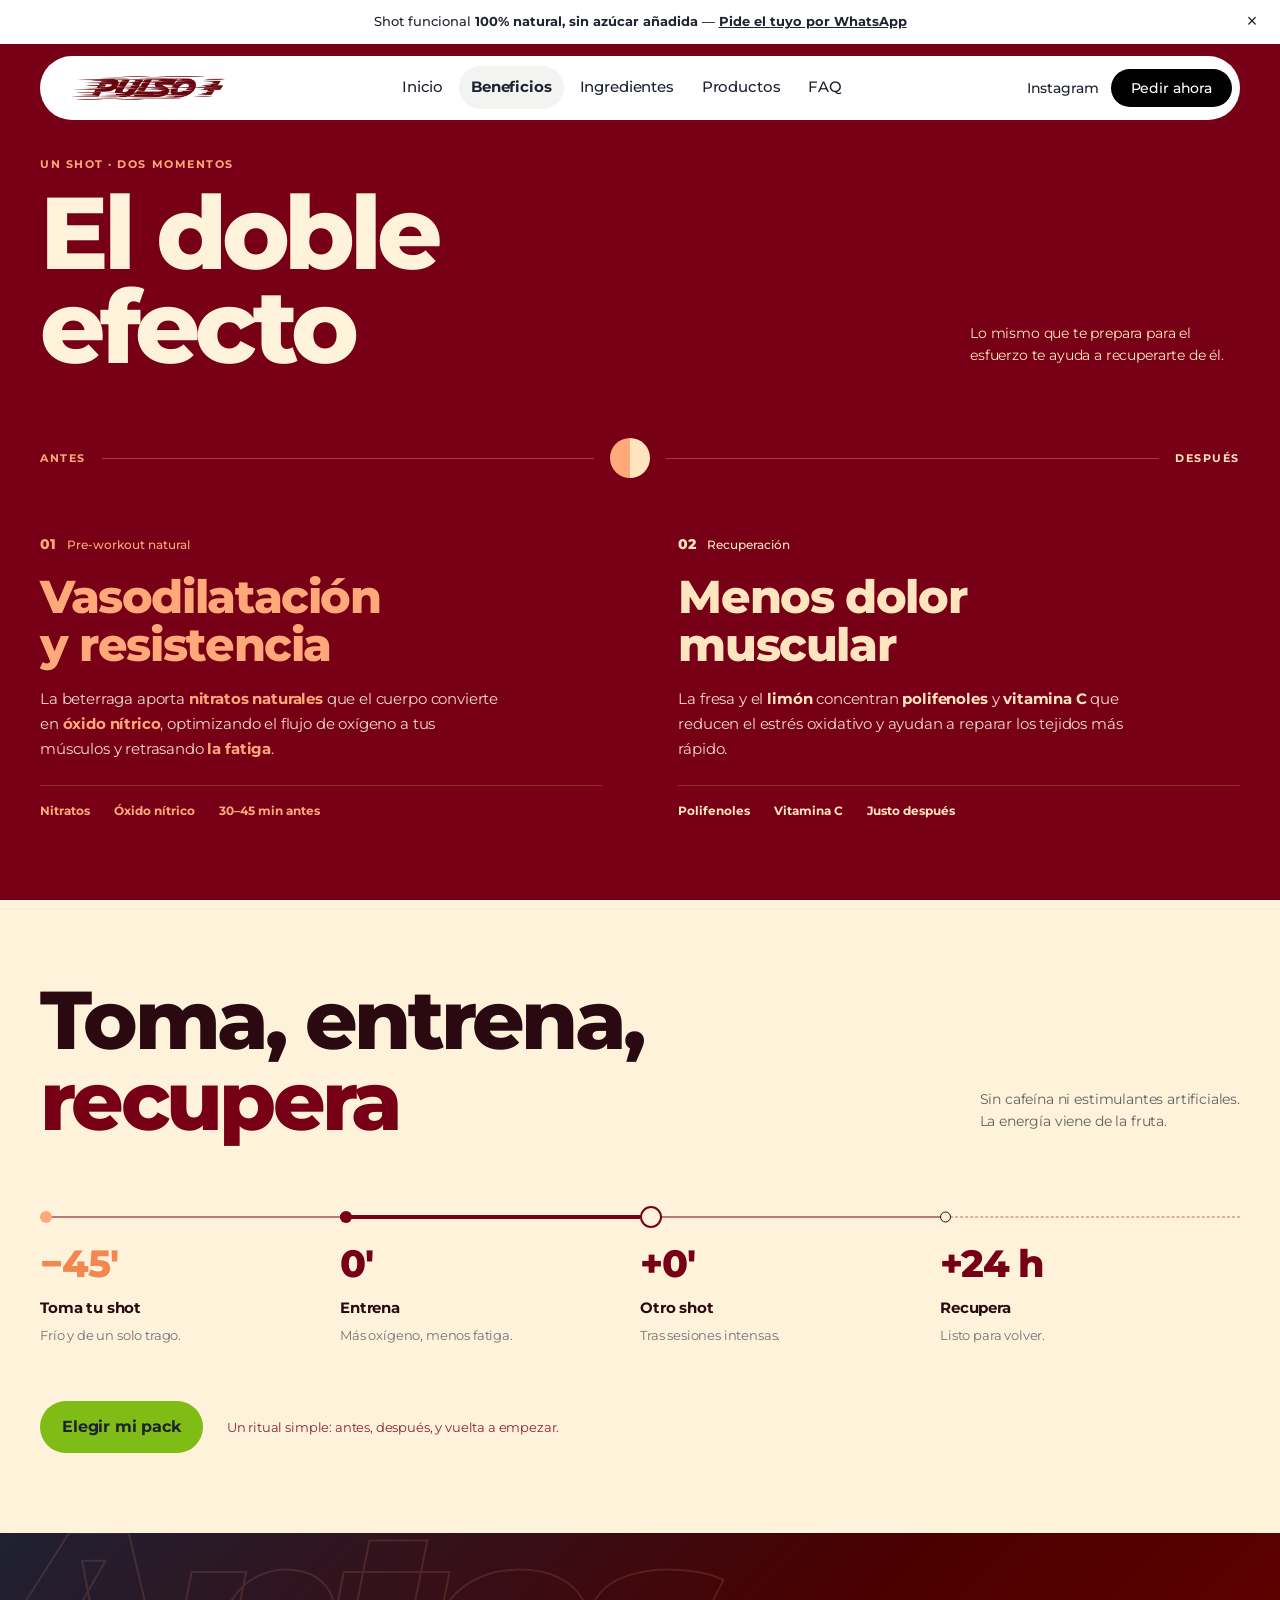
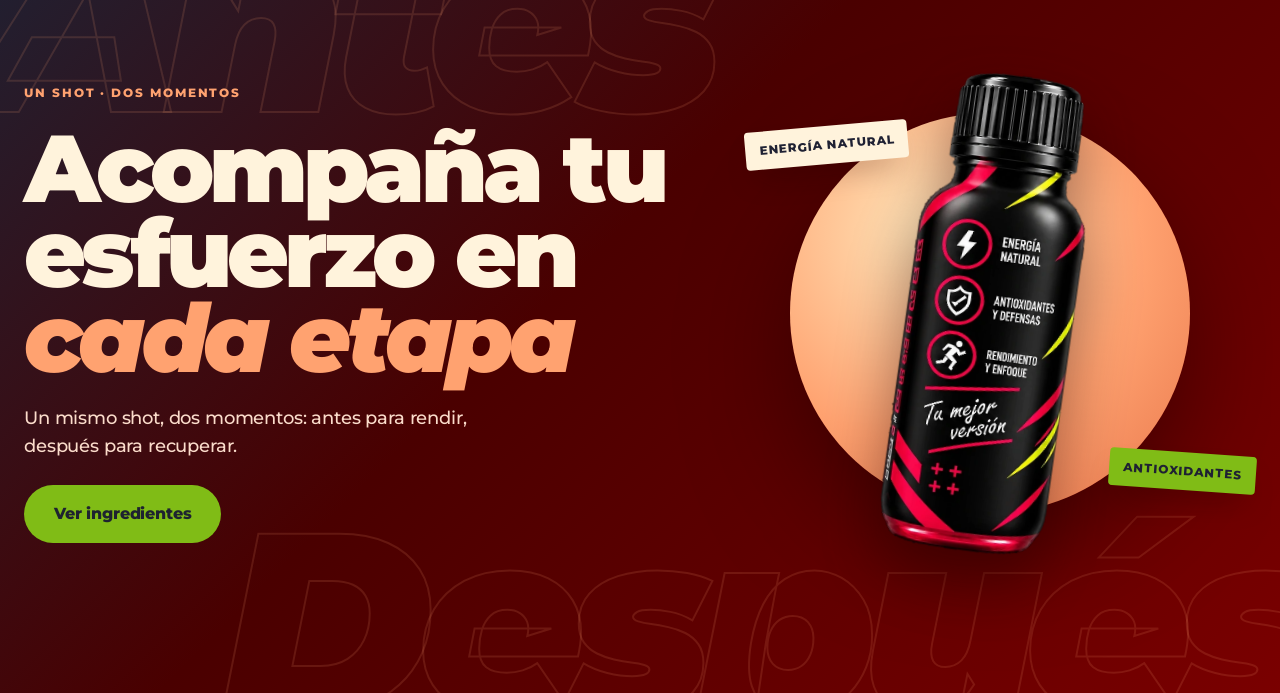
==== beneficios.html @ 3f857eae "Footer: sin banda superior ni columna Legal; WhatsApp en Redes Co-Authored-By: Claude Opus 5.5 <nore" ====
<!doctype html>
<html lang="es">
<head>
  <meta charset="utf-8">
  <meta name="viewport" content="width=device-width, initial-scale=1, viewport-fit=cover">
  <title>Beneficios — PULSO+ de Beti</title>
  <meta name="description" content="El doble efecto de PULSO+: pre-entreno natural con nitratos y recuperación con polifenoles y vitamina C.">
  <meta name="theme-color" content="#ffffff">
  <link rel="icon" type="image/png" href="assets/img/favicon.png">
  <link rel="preconnect" href="https://fonts.googleapis.com">
  <link rel="preconnect" href="https://fonts.gstatic.com" crossorigin>
  <link href="https://fonts.googleapis.com/css2?family=Montserrat:ital,wght@0,400;0,500;0,600;0,700;0,800;0,900;1,800;1,900&display=swap" rel="stylesheet">
  <link rel="stylesheet" href="css/styles.css?v=14">
  <script>document.documentElement.classList.add('js')</script>
</head>
<body>
  <div class="banner">
    Shot funcional <strong>100% natural, sin azúcar añadida</strong> — <a href="productos.html#pedido" data-wa="Hola, quiero información de PULSO+">Pide el tuyo por WhatsApp</a>
    <button class="banner__close" type="button" aria-label="Cerrar aviso">×</button>
  </div>

  <div class="nav-holder">
    <nav class="nav" aria-label="Principal">
      <a class="nav__logo" href="index.html" aria-label="PULSO+, inicio"><img src="assets/img/pulso-logo.webp" alt="PULSO+" width="1953" height="306"></a>
      <ul class="nav__links" id="menu">
        <li><a href="index.html">Inicio</a></li>
        <li><a href="beneficios.html" aria-current="page">Beneficios</a></li>
        <li><a href="ingredientes.html">Ingredientes</a></li>
        <li><a href="productos.html">Productos</a></li>
        <li><a href="faq.html">FAQ</a></li>
      </ul>
      <div class="nav__right">
        <a class="btn btn--ghost nav__ig" href="https://www.instagram.com/pulso.pluss/" target="_blank" rel="noopener">Instagram</a>
        <a class="btn btn--dark nav__cta" href="productos.html#pedido" data-wa="Hola, quiero información de PULSO+">Pedir ahora</a>
        <button class="nav__toggle" type="button" aria-controls="menu" aria-expanded="false">Menú</button>
      </div>
    </nav>
  </div>

  <main>

    <section class="band band--maroon band--first dual" aria-labelledby="h1">
      <div class="wrap">
        <div class="dual__head">
          <div>
            <p class="kicker">Un shot · Dos momentos</p>
            <h1 id="h1" class="dual__title">El doble<br>efecto</h1>
          </div>
          <p class="dual__intro">Lo mismo que te prepara para el esfuerzo te ayuda a recuperarte de él.</p>
        </div>
        <div class="dual__axis" aria-hidden="true">
          <span class="dual__label dual__label--a">Antes</span>
          <span class="dual__line"></span>
          <span class="dual__dot"></span>
          <span class="dual__line"></span>
          <span class="dual__label dual__label--b">Después</span>
        </div>
        <div class="dual__cols">
          <article class="dual__col dual__col--a" data-reveal>
            <p class="dual__meta"><strong>01</strong> Pre-workout natural</p>
            <h2 class="dual__h">Vasodilatación<br>y resistencia</h2>
            <p class="dual__body">La beterraga aporta <strong>nitratos naturales</strong> que el cuerpo convierte en <strong>óxido nítrico</strong>, optimizando el flujo de oxígeno a tus músculos y retrasando <strong>la fatiga</strong>.</p>
            <ul class="dual__tags"><li>Nitratos</li><li>Óxido nítrico</li><li>30–45 min antes</li></ul>
          </article>
          <article class="dual__col dual__col--b" data-reveal>
            <p class="dual__meta"><strong>02</strong> Recuperación</p>
            <h2 class="dual__h">Menos dolor<br>muscular</h2>
            <p class="dual__body">La fresa y el <strong>limón</strong> concentran <strong>polifenoles</strong> y <strong>vitamina C</strong> que reducen el estrés oxidativo y ayudan a reparar los tejidos más rápido.</p>
            <ul class="dual__tags"><li>Polifenoles</li><li>Vitamina C</li><li>Justo después</li></ul>
          </article>
        </div>
      </div>
    </section>

    <section class="band band--cream ritual" aria-labelledby="rutina-h">
      <div class="wrap">
        <div class="ritual__head">
          <h2 id="rutina-h" class="ritual__title">Toma, entrena,<br><span>recupera</span></h2>
          <p class="ritual__intro">Sin cafeína ni estimulantes artificiales.<br>La energía viene de la fruta.</p>
        </div>
        <ol class="ritual__steps">
          <li class="ritual__step ritual__step--1" data-reveal><span class="ritual__time">−45′</span><span class="ritual__name">Toma tu shot</span><span class="ritual__note">Frío y de un solo trago.</span></li>
          <li class="ritual__step ritual__step--2" data-reveal><span class="ritual__time">0′</span><span class="ritual__name">Entrena</span><span class="ritual__note">Más oxígeno, menos fatiga.</span></li>
          <li class="ritual__step ritual__step--3" data-reveal><span class="ritual__time">+0′</span><span class="ritual__name">Otro shot</span><span class="ritual__note">Tras sesiones intensas.</span></li>
          <li class="ritual__step ritual__step--4" data-reveal><span class="ritual__time">+24 h</span><span class="ritual__name">Recupera</span><span class="ritual__note">Listo para volver.</span></li>
        </ol>
        <div class="ritual__cta">
          <a class="btn btn--lime" href="productos.html#packs">Elegir mi pack</a>
          <span class="ritual__tagline">Un ritual simple: antes, después, y vuelta a empezar.</span>
        </div>
      </div>
    </section>


    <section class="bx-close" aria-labelledby="cierre-h">
      <span class="bx-close__word bx-close__word--a" aria-hidden="true">Antes</span>
      <span class="bx-close__word bx-close__word--b" aria-hidden="true">Después</span>
      <div class="ix-wrap bx-close__grid">
        <div class="bx-close__copy" data-reveal>
          <p class="px-kicker">Un shot · Dos momentos</p>
          <h2 id="cierre-h" class="px-h1">Acompaña tu esfuerzo en <em>cada etapa</em></h2>
          <p class="px-lead">Un mismo shot, dos momentos: antes para rendir, después para recuperar.</p>
          <div class="ix-actions"><a class="btn btn--lime ix-btn" href="ingredientes.html">Ver ingredientes</a></div>
        </div>
        <div class="bx-close__art">
          <div class="bx-close__disc" aria-hidden="true"></div>
          <img class="bx-close__bottle ix-float" src="assets/img/pulso-botella-beneficios-v2.webp" alt="Lateral de la botella PULSO+: energía natural, antioxidantes y defensas, rendimiento y enfoque" width="333" height="941" loading="lazy">
          <span class="px-chip px-chip--a">Energía natural</span>
          <span class="px-chip px-chip--b">Antioxidantes</span>
        </div>
      </div>
    </section>


  </main>


  <script src="js/main.js?v=14"></script>
</body>
</html>
---- css/styles.css ----
/* =========================================================
   PULSO+ de Beti — Sistema visual "color-block"
   Franjas de color a todo el ancho, píldoras blancas,
   lima como único color de acción. Plano: sin sombras ni degradados.
   ========================================================= */

:root {
  /* Colores */
  --color-voltage-lime: #80bc16;  /* verde hoja (antes #d2e823) */
  --color-voltage-lime-hover: #6ea512;
  --color-leaf: #80bc16;        /* verde de botones (hojas de Beti) */
  --color-leaf-hover: #6ea512;
  --color-cobalt-signal: #2665d6;
  --color-bordeaux-maroon: #780016;
  --color-maroon-light: #8f0a25;
  --color-midnight-ink: #1e2330;
  --color-plaster-white: #ffffff;
  --color-bone-canvas: #f3f3f1;
  --color-slate-mute: #676b5f;
  --color-lilac-whisper: #e9c0e9;
  --color-indigo-abyss: #061492;
  --color-forest-depth: #254f1a;
  --color-saffron: #d6a337;
  --color-peach: #ffa97b;
  --color-apricot: #ffe5bf;
  --color-cream: #fff2db;
  --color-ivory: #fffaf3;

  /* Tipografía */
  --font-main: 'Montserrat', ui-sans-serif, system-ui, -apple-system, 'Segoe UI', Roboto, sans-serif;

  --text-caption: 12px;
  --text-body-sm: 14px;
  --text-body: 16px;
  --text-body-lg: 18px;
  --text-subheading: 20px;
  --text-heading-sm: 24px;
  --text-heading: 28px;
  --text-heading-lg: clamp(28px, 4.4vw, 51px);
  --text-display-alt: clamp(32px, 5vw, 56px);
  --text-display: clamp(36px, 7vw, 80px);

  /* Layout */
  --page-max-width: 1280px;
  --section-gap: clamp(56px, 8vw, 80px);
  --gutter: clamp(16px, 4vw, 40px);
  --card-padding: 24px;
  --element-gap: 16px;

  /* Radios */
  --radius-inputs: 8px;
  --radius-row: 24px;
  --radius-cards: 32px;
  --radius-lozenge: 48px;
  --radius-pills: 1000px;
}

*,
*::before,
*::after { box-sizing: border-box; }

html { scroll-behavior: smooth; }

body {
  margin: 0;
  background: var(--color-bone-canvas);
  color: var(--color-midnight-ink);
  font-family: var(--font-main);
  font-size: var(--text-body);
  font-weight: 400;
  line-height: 1.5;
  letter-spacing: -0.01em;
  -webkit-font-smoothing: antialiased;
  overflow-x: hidden;
}

img { max-width: 100%; height: auto; display: block; }
a { color: inherit; }
p { margin: 0; }
h1, h2, h3, h4 { margin: 0; overflow-wrap: break-word; hyphens: auto; }

:focus-visible { outline: 2px solid var(--color-midnight-ink); outline-offset: 3px; }
.band--blue :focus-visible,
.band--maroon :focus-visible { outline-color: var(--color-voltage-lime); }

/* ---------- Tipografía ---------- */
.display {
  font-size: var(--text-display);
  font-weight: 800;
  line-height: 1;
  letter-spacing: -0.043em;
}
.display-alt {
  font-size: var(--text-display-alt);
  font-weight: 800;
  line-height: 1.06;
  letter-spacing: -0.024em;
}
.heading-lg { font-size: var(--text-heading-lg); font-weight: 800; line-height: 1.06; letter-spacing: -0.024em; }
.heading { font-size: var(--text-heading); font-weight: 700; line-height: 1.2; letter-spacing: -0.02em; }
.heading-sm { font-size: var(--text-heading-sm); font-weight: 700; line-height: 1.2; letter-spacing: -0.02em; }
.subheading { font-size: var(--text-subheading); font-weight: 700; line-height: 1.31; letter-spacing: -0.02em; }
.lead { font-size: var(--text-body-lg); line-height: 1.5; letter-spacing: -0.013em; max-width: 520px; }
.body { font-size: var(--text-body); line-height: 1.5; max-width: 520px; }
.small { font-size: var(--text-body-sm); line-height: 1.5; letter-spacing: 0; }
.caption { font-size: var(--text-caption); line-height: 1.5; letter-spacing: 0; font-weight: 500; }

/* ---------- Franjas de color (cada una con un único color de titular) ---------- */
.band {
  --accent: var(--color-midnight-ink);
  --ink: var(--color-midnight-ink);
  background: var(--bg);
  color: var(--ink);
  padding: var(--section-gap) var(--gutter);
}
.band--lime   { --bg: var(--color-voltage-lime);   --accent: var(--color-midnight-ink); --ink: var(--color-midnight-ink); }
.band--blue   { --bg: var(--color-cobalt-signal);  --accent: var(--color-voltage-lime); --ink: var(--color-plaster-white); }
.band--maroon { --bg: var(--color-bordeaux-maroon); --accent: var(--color-plaster-white); --ink: var(--color-plaster-white); }
.band--white  { --bg: var(--color-bone-canvas);    --accent: var(--color-midnight-ink); --ink: var(--color-midnight-ink); }
.band--cream  { --bg: var(--color-cream);          --accent: var(--color-midnight-ink); --ink: var(--color-midnight-ink); }

/* Franja con difuminado en los colores de Beti (beterraga, mejillas, hojas, lima) */
/* Versión oscura: base vino casi negra, manchas intensas y grano sutil */
.band--glow {
  --bg: #16040a;
  --accent: var(--color-plaster-white);
  --ink: var(--color-plaster-white);
  position: relative;
  overflow: hidden;
  isolation: isolate;
}
.band--glow::before {
  content: "";
  position: absolute;
  inset: -12%;
  z-index: -2;
  background:
    radial-gradient(34% 44% at 80% 44%, rgba(222, 22, 72, .85), transparent 70%),   /* beterraga detrás del producto */
    radial-gradient(48% 60% at 60% 60%, rgba(120, 0, 22, .90), transparent 72%),    /* vino de marca */
    radial-gradient(26% 32% at 66% 86%, rgba(255, 92, 138, .55), transparent 70%),  /* mejillas */
    radial-gradient(30% 38% at 98% 96%, rgba(98, 160, 40, .70), transparent 70%),   /* hojas */
    radial-gradient(26% 30% at 4% 0%, rgba(128, 188, 22, .38), transparent 70%),    /* chispa verde */
    radial-gradient(30% 36% at 22% 100%, rgba(98, 160, 40, .30), transparent 70%);
  filter: blur(70px) saturate(1.15);
  animation: glow-drift 16s ease-in-out infinite alternate;
}
/* Grano fino para que el difuminado no se vea plano */
.band--glow::after {
  content: "";
  position: absolute;
  inset: 0;
  z-index: -1;
  pointer-events: none;
  opacity: .14;
  mix-blend-mode: overlay;
  background-image: url("data:image/svg+xml,%3Csvg xmlns='http://www.w3.org/2000/svg' width='160' height='160'%3E%3Cfilter id='n'%3E%3CfeTurbulence type='fractalNoise' baseFrequency='.9' numOctaves='2' stitchTiles='stitch'/%3E%3C/filter%3E%3Crect width='100%25' height='100%25' filter='url(%23n)'/%3E%3C/svg%3E");
}
@keyframes glow-drift {
  from { transform: translate3d(0, 0, 0) scale(1); }
  to { transform: translate3d(-3%, 2%, 0) scale(1.08); }
}
.band--glow .btn--dark { background: var(--color-leaf); color: var(--color-midnight-ink); }
.band--glow .btn--dark:hover { background: var(--color-plaster-white); color: var(--color-bordeaux-maroon); }
/* Dentro de la cajita blanca del pedido rápido, el hover va a vino */
.band--glow .quick .btn:hover { background: var(--color-bordeaux-maroon); color: var(--color-plaster-white); }
.band--glow .lead { color: rgba(255, 255, 255, .86); }
/* Página completa sobre un único difuminado fijo: sin cortes entre secciones */
.page-glow { background: #16040a; }
.page-glow::before,
.page-glow::after {
  content: "";
  position: fixed;
  pointer-events: none;
}
.page-glow::before {
  inset: -15%;
  z-index: -2;
  background:
    radial-gradient(34% 44% at 80% 44%, rgba(222, 22, 72, .85), transparent 70%),
    radial-gradient(48% 60% at 60% 60%, rgba(120, 0, 22, .90), transparent 72%),
    radial-gradient(26% 32% at 66% 86%, rgba(255, 92, 138, .55), transparent 70%),
    radial-gradient(30% 38% at 98% 96%, rgba(98, 160, 40, .70), transparent 70%),
    radial-gradient(26% 30% at 4% 0%, rgba(128, 188, 22, .38), transparent 70%),
    radial-gradient(30% 36% at 22% 100%, rgba(98, 160, 40, .30), transparent 70%);
  filter: blur(70px) saturate(1.15);
  animation: glow-drift 16s ease-in-out infinite alternate;
}
.page-glow::after {
  inset: 0;
  z-index: -1;
  opacity: .14;
  mix-blend-mode: overlay;
  background-image: url("data:image/svg+xml,%3Csvg xmlns='http://www.w3.org/2000/svg' width='160' height='160'%3E%3Cfilter id='n'%3E%3CfeTurbulence type='fractalNoise' baseFrequency='.9' numOctaves='2' stitchTiles='stitch'/%3E%3C/filter%3E%3Crect width='100%25' height='100%25' filter='url(%23n)'/%3E%3C/svg%3E");
}
/* Las secciones quedan transparentes: solo se ve el difuminado de fondo */
.page-glow .band--glow { background: transparent; overflow: visible; isolation: auto; }
.page-glow .band--glow::before,
.page-glow .band--glow::after { display: none; }
.page-glow .footer { background: transparent; }

.band .accent { color: var(--accent); }
.band--first { padding-top: calc(var(--section-gap) + 72px); }

.wrap { max-width: var(--page-max-width); margin: 0 auto; }

.split {
  display: grid;
  grid-template-columns: minmax(0, 1.05fr) minmax(0, .95fr);
  gap: clamp(32px, 5vw, 64px);
  align-items: center;
}
.split--reverse > :first-child { order: 2; }
.stack { display: grid; gap: 24px; align-content: start; }
.stack--tight { gap: 16px; }
.center-head { display: grid; gap: 16px; justify-items: center; text-align: center; margin: 0 auto 48px; max-width: 900px; }

@media (max-width: 900px) {
  .split { grid-template-columns: minmax(0, 1fr); }
  .split--reverse > :first-child { order: 0; }
}

/* ---------- Botones (todo lo clicable es píldora) ---------- */
.btn {
  display: inline-flex;
  align-items: center;
  justify-content: center;
  gap: 8px;
  border: 0;
  border-radius: 9999px;
  padding: 18px 22px;
  font: 700 16px/1 var(--font-main);
  letter-spacing: -0.01em;
  text-decoration: none;
  cursor: pointer;
  white-space: nowrap;
  transition: background-color .2s ease, color .2s ease;
}
.btn--lime { background: var(--color-leaf); color: var(--color-midnight-ink); }
.btn--lime:hover { background: var(--color-bordeaux-maroon); color: var(--color-plaster-white); }
/* Sobre fondos vino u oscuros, el hover pasa a blanco para no perderse */
.band--maroon .btn--lime:hover,
.card--maroon .btn--lime:hover,
.band--glow .btn--lime:hover { background: var(--color-plaster-white); color: var(--color-bordeaux-maroon); }
.btn--dark { background: #000; color: #fff; font-weight: 500; font-size: 14px; padding: 12px 20px; }
.btn--dark:hover { background: var(--color-leaf); color: var(--color-midnight-ink); }
.btn--dark.btn--lg { font-size: 16px; font-weight: 700; padding: 18px 22px; }
.btn--ghost { background: transparent; color: inherit; font-weight: 500; font-size: 14px; padding: 12px 8px; }
.btn--ghost:hover { text-decoration: underline; text-underline-offset: 4px; }
.btn:active { transform: translateY(1px); }
.btn--block { width: 100%; white-space: normal; text-align: center; line-height: 1.2; }
.btn .arrow { transition: transform .2s ease; }
.btn:hover .arrow { transform: translateX(3px); }

.actions { display: flex; flex-wrap: wrap; gap: 12px; align-items: center; }

/* ---------- Etiquetas ---------- */
.tag {
  display: inline-flex;
  align-items: center;
  gap: 6px;
  border-radius: 9999px;
  padding: 6px 14px;
  font-size: 13px;
  font-weight: 500;
  letter-spacing: 0;
  border: 1px solid currentColor;
}
.tag--solid { background: var(--color-plaster-white); color: var(--color-midnight-ink); border-color: var(--color-plaster-white); }
.tags { display: flex; flex-wrap: wrap; gap: 8px; }

/* ---------- Franja promocional superior ---------- */
.banner {
  position: relative;
  background: var(--color-plaster-white);
  color: var(--color-midnight-ink);
  font-size: 13px;
  font-weight: 500;
  letter-spacing: 0;
  text-align: center;
  padding: 12px 48px;
}
.banner a { font-weight: 700; }
.banner__close {
  position: absolute;
  right: 12px;
  top: 50%;
  transform: translateY(-50%);
  width: 32px; height: 32px;
  border: 0;
  border-radius: 9999px;
  background: transparent;
  color: inherit;
  font-size: 18px;
  cursor: pointer;
}
.banner__close:hover { background: var(--color-bone-canvas); }

/* ---------- Navegación flotante (píldora blanca) ---------- */
.nav-holder {
  position: sticky;
  top: 0;
  z-index: 50;
  height: 0;
  padding: 0 var(--gutter);
}
.nav {
  position: relative;
  top: 12px;                 /* flota sin empujar la página (no deja hueco arriba) */
  max-width: var(--page-max-width);
  margin: 0 auto;
  background: var(--color-plaster-white);
  border-radius: var(--radius-pills);
  min-height: 64px;
  padding: 8px 8px 8px 32px;
  display: flex;
  align-items: center;
  justify-content: space-between;
  gap: 16px;
}
.nav__logo img { height: 24px; width: auto; }
.nav__links {
  display: flex;
  gap: 4px;
  list-style: none;
  margin: 0;
  padding: 0;
}
.nav__links a {
  display: block;
  padding: 10px 12px;
  border-radius: 9999px;
  font-size: 15px;
  font-weight: 500;
  letter-spacing: -0.01em;
  text-decoration: none;
  color: var(--color-midnight-ink);
}
.nav__links a:hover { background: var(--color-bone-canvas); }
.nav__links a[aria-current="page"] { background: var(--color-bone-canvas); font-weight: 700; }
.nav__right { display: flex; align-items: center; gap: 4px; }
.nav__toggle {
  display: none;
  border: 0;
  border-radius: 9999px;
  background: var(--color-bone-canvas);
  color: var(--color-midnight-ink);
  font: 500 14px/1 var(--font-main);
  padding: 12px 16px;
  cursor: pointer;
}

@media (max-width: 1060px) {
  .nav { padding-left: 20px; }
  .nav__toggle { display: inline-flex; }
  .nav__ig { display: none; }
  .nav__links {
    display: none;
    position: absolute;
    top: calc(100% + 8px);
    left: 0;
    right: 0;
    flex-direction: column;
    gap: 2px;
    padding: 12px;
    background: var(--color-plaster-white);
    border-radius: var(--radius-cards);
  }
  .nav.is-open .nav__links { display: flex; }
  .nav__links a { font-size: 18px; padding: 14px 16px; }
}
@media (max-width: 480px) {
  .nav__logo img { height: 18px; }
  .nav__cta { padding: 12px 14px; }
}

/* ---------- Tarjetas ---------- */
.card {
  border-radius: var(--radius-cards);
  padding: 32px;
  display: grid;
  gap: 16px;
  align-content: start;
  position: relative;
}
.card--white  { background: var(--color-plaster-white); color: var(--color-midnight-ink); }
.card--lime   { background: var(--color-voltage-lime); color: var(--color-midnight-ink); }
.card--blue   { background: var(--color-cobalt-signal); color: #fff; }
.card--blue .accent { color: var(--color-voltage-lime); }
.card--maroon { background: var(--color-bordeaux-maroon); color: #fff; }
.card--maroon .accent { color: var(--color-plaster-white); }
.card--indigo { background: var(--color-indigo-abyss); color: #fff; }
.card--indigo .accent { color: var(--color-lilac-whisper); }
.card--saffron { background: var(--color-saffron); color: var(--color-midnight-ink); }
.card--p1 { background: var(--color-peach); color: var(--color-midnight-ink); }
.card--p2 { background: var(--color-apricot); color: var(--color-midnight-ink); }
.card--p3 { background: var(--color-cream); color: var(--color-midnight-ink); }
.card--p4 { background: var(--color-ivory); color: var(--color-midnight-ink); }
.card--outline { border: 2px solid var(--color-lilac-whisper); }
.card--outline-forest { border: 2px solid var(--color-forest-depth); }
.card--lighter { background: var(--color-maroon-light); border: 1px solid var(--color-lilac-whisper); color: #fff; }
.card .icon { width: 48px; height: 48px; }

.grid-3 { display: grid; grid-template-columns: repeat(3, minmax(0, 1fr)); gap: var(--element-gap); }
.grid-2 { display: grid; grid-template-columns: repeat(2, minmax(0, 1fr)); gap: var(--element-gap); }
.grid-4 { display: grid; grid-template-columns: repeat(4, minmax(0, 1fr)); gap: var(--element-gap); }
@media (max-width: 1200px) { .grid-4 { grid-template-columns: repeat(2, minmax(0, 1fr)); } }
@media (max-width: 900px) { .grid-3, .grid-2 { grid-template-columns: minmax(0, 1fr); } }
@media (max-width: 520px) { .grid-4 { grid-template-columns: minmax(0, 1fr); } }

/* ---------- Bloque visual (producto flotando en un bloque de color) ---------- */
.showcase {
  position: relative;
  border-radius: var(--radius-lozenge);
  min-height: clamp(420px, 52vw, 620px);
  display: grid;
  place-items: center;
  padding: 40px 24px;
  overflow: hidden;
}
/* En las franjas el producto flota directamente sobre el color de la sección;
   el bloque de color solo se usa dentro de tarjetas (galería de producto). */
.band > .wrap .showcase { overflow: visible; }
.card .showcase--maroon { background: var(--color-bordeaux-maroon); }
.card .showcase--lime   { background: var(--color-voltage-lime); }
.card .showcase--lilac  { background: var(--color-lilac-whisper); }
.showcase img {
  max-height: clamp(340px, 44vw, 540px);
  width: auto;
  transform: rotate(-6deg);
  animation: bob 7s ease-in-out infinite;
}
.showcase--mascot img { transform: none; }
@keyframes bob {
  0%, 100% { translate: 0 0; }
  50% { translate: 0 -12px; }
}

/* Pegatinas en píldora sobre el bloque */
.sticker {
  position: absolute;
  z-index: 2;
  background: var(--color-plaster-white);
  color: var(--color-midnight-ink);
  border-radius: 9999px;
  padding: 10px 16px;
  font-size: 14px;
  font-weight: 700;
  letter-spacing: -0.01em;
  white-space: nowrap;
}
.sticker--lime { background: var(--color-voltage-lime); }
.band--lime .sticker--lime { background: var(--color-midnight-ink); color: var(--color-plaster-white); }
.sticker--1 { top: 12%; left: 6%; transform: rotate(-4deg); }
.sticker--2 { top: 42%; right: 5%; transform: rotate(5deg); }
.sticker--3 { bottom: 10%; left: 9%; transform: rotate(3deg); }
@media (max-width: 520px) {
  .sticker { font-size: 12px; padding: 8px 12px; }
}

/* ---------- Pedido rápido (grupo de input estilo "handle") ---------- */
.quick {
  display: flex;
  align-items: center;
  gap: 8px;
  background: var(--color-plaster-white);
  border-radius: 9999px;
  padding: 8px 8px 8px 24px;
  max-width: 560px;
}
.quick__prefix { font-weight: 500; white-space: nowrap; color: var(--color-slate-mute); }
.quick select {
  flex: 1;
  min-width: 0;
  border: 0;
  background: transparent;
  font: 500 16px/1.3 var(--font-main);
  color: var(--color-midnight-ink);
  padding: 10px 4px;
  cursor: pointer;
}
.quick select:focus { outline: none; }
.quick:focus-within { outline: 2px solid var(--color-midnight-ink); outline-offset: 2px; }
@media (max-width: 560px) {
  .quick { flex-wrap: wrap; border-radius: var(--radius-cards); padding: 16px; }
  .quick select { flex-basis: 100%; }
  .quick .btn { width: 100%; }
}

/* ---------- Ingredientes ---------- */
.ing-icon {
  width: 96px;
  height: 96px;
  border-radius: 9999px;
  display: grid;
  place-items: center;
  border: 2px solid currentColor;
}
.ing-icon svg { width: 60px; height: 60px; }

/* ---------- Lista de filas (ficha / lo que no lleva) ---------- */
.rows { list-style: none; margin: 0; padding: 0; display: grid; gap: 8px; }
.rows li {
  display: flex;
  justify-content: space-between;
  align-items: center;
  gap: 16px;
  background: var(--color-plaster-white);
  color: var(--color-midnight-ink);
  border-radius: 9999px;
  padding: 16px 24px;
  font-weight: 500;
}
.rows li strong { font-weight: 800; }
.rows--bone li { background: var(--color-bone-canvas); }
.band--white .rows li { background: var(--color-apricot); }

/* ---------- Pasos (timeline) ---------- */
.steps { display: grid; grid-template-columns: repeat(4, minmax(0, 1fr)); gap: var(--element-gap); }
.step {
  border-radius: var(--radius-cards);
  padding: 24px;
  background: var(--color-maroon-light);
  border: 1px solid var(--color-lilac-whisper);
  color: #fff;
  display: grid;
  gap: 8px;
}
.step__time {
  display: inline-flex;
  justify-self: start;
  background: var(--color-lilac-whisper);
  color: var(--color-bordeaux-maroon);
  border-radius: 9999px;
  padding: 6px 12px;
  font-size: 13px;
  font-weight: 700;
  letter-spacing: 0;
}
.band--white .step { border: 0; color: var(--color-midnight-ink); }
.band--white .step:nth-child(4n+1) { background: var(--color-peach); }
.band--white .step:nth-child(4n+2) { background: var(--color-apricot); }
.band--white .step:nth-child(4n+3) { background: var(--color-cream); }
.band--white .step:nth-child(4n+4) { background: var(--color-ivory); }
.band--white .step__time { background: var(--color-bordeaux-maroon); color: var(--color-plaster-white); }
@media (max-width: 900px) { .steps { grid-template-columns: repeat(2, minmax(0, 1fr)); } }
@media (max-width: 520px) { .steps { grid-template-columns: minmax(0, 1fr); } }

/* ---------- Packs ---------- */
.pack__num { font-size: clamp(72px, 9vw, 112px); font-weight: 800; line-height: .9; letter-spacing: -0.05em; }
.pack .btn { margin-top: 8px; }
.badge {
  position: absolute;
  top: 24px;
  right: 24px;
  background: var(--color-voltage-lime);
  color: var(--color-midnight-ink);
  border-radius: 9999px;
  padding: 6px 14px;
  font-size: 13px;
  font-weight: 700;
  letter-spacing: 0;
}

/* ---------- Formulario ---------- */
.form { display: grid; gap: 16px; }
.form__row { display: grid; grid-template-columns: repeat(2, minmax(0, 1fr)); gap: 16px; }
@media (max-width: 600px) { .form__row { grid-template-columns: minmax(0, 1fr); } }
.field { display: grid; gap: 6px; }
.field label { font-size: 14px; font-weight: 500; letter-spacing: 0; }
.field input,
.field select {
  width: 100%;
  font: 400 16px/1.4 var(--font-main);
  color: var(--color-midnight-ink);
  background: var(--color-plaster-white);
  border: 1px solid var(--color-slate-mute);
  border-radius: var(--radius-inputs);
  padding: 12px 16px;
}
.field input::placeholder { color: #757575; }
.field input:focus, .field select:focus { outline: 2px solid var(--color-midnight-ink); outline-offset: 1px; border-color: var(--color-midnight-ink); }

/* ---------- FAQ (acordeón) ---------- */
.faq { display: grid; gap: 12px; max-width: 960px; margin: 0 auto; }
.faq details {
  background: var(--color-maroon-light);
  border: 1px solid var(--color-lilac-whisper);
  border-radius: var(--radius-row);
  color: #fff;
}
.faq summary {
  list-style: none;
  cursor: pointer;
  display: flex;
  justify-content: space-between;
  align-items: center;
  gap: 16px;
  padding: 20px 24px;
  font-size: 18px;
  font-weight: 500;
  letter-spacing: -0.013em;
}
.faq summary::-webkit-details-marker { display: none; }
.faq summary svg { flex: none; width: 20px; height: 20px; transition: transform .25s ease; }
.faq details[open] summary svg { transform: rotate(180deg); }
.faq .answer { padding: 0 24px 24px; max-width: 70ch; color: rgba(255, 255, 255, .88); }
.faq .answer a { color: var(--color-voltage-lime); font-weight: 700; }
.band--glow .faq details { background: var(--color-ivory); border-color: var(--color-peach); color: var(--color-midnight-ink); }
.band--glow .faq .answer { color: rgba(30, 35, 48, .82); }
.band--glow .faq .answer a { color: var(--color-bordeaux-maroon); }

/* ---------- Beneficios en columnas (sobre el difuminado) ---------- */
.feat-head {
  display: grid;
  grid-template-columns: minmax(0, 1.25fr) minmax(0, .75fr);
  gap: 32px 48px;
  align-items: end;
  margin-bottom: clamp(40px, 6vw, 72px);
}
.feat-head .display { text-align: left; }
.feat-head .lead { color: rgba(255, 236, 236, .82); max-width: 40ch; }
.hl { color: var(--color-voltage-lime); }
.pill-outline {
  display: inline-flex;
  align-items: center;
  border: 1px solid rgba(255, 255, 255, .22);
  border-radius: 9999px;
  padding: 14px 20px;
  font-size: 13px;
  font-weight: 500;
  letter-spacing: 0;
  color: rgba(255, 255, 255, .88);
}
.feat-grid {
  display: grid;
  grid-template-columns: repeat(3, minmax(0, 1fr));
  border-top: 1px solid rgba(255, 255, 255, .12);
}
.feat {
  display: grid;
  gap: 14px;
  align-content: start;
  padding: 32px clamp(20px, 2.5vw, 32px) 36px;
}
.feat + .feat { border-left: 1px solid rgba(255, 255, 255, .12); }
.feat__top { display: flex; justify-content: space-between; align-items: center; margin-bottom: 12px; }
.feat__num { font-size: 13px; font-weight: 500; letter-spacing: 0; color: rgba(255, 190, 200, .7); }
.feat__icon {
  width: 48px; height: 48px;
  display: grid; place-items: center;
  border-radius: 12px;
  background: var(--color-voltage-lime);
  color: var(--color-midnight-ink);
}
.feat__icon .icon { width: 26px; height: 26px; }
.feat .heading { color: var(--color-plaster-white); }
.feat .body { color: rgba(255, 226, 226, .78); }
.feat__tag { font-size: 13px; font-weight: 700; letter-spacing: 0; color: var(--color-voltage-lime); margin-top: 6px; }
@media (max-width: 900px) {
  .feat-head { grid-template-columns: minmax(0, 1fr); align-items: start; }
  .feat-grid { grid-template-columns: minmax(0, 1fr); }
  .feat + .feat { border-left: 0; border-top: 1px solid rgba(255, 255, 255, .12); }
  .feat { padding-inline: 0; }
}

/* ---------- Beneficios: "El doble efecto" ---------- */
.dual.band--first { padding-top: calc(var(--section-gap) * .5 + 72px); }
.kicker {
  font-size: 11px;
  font-weight: 700;
  letter-spacing: .14em;
  text-transform: uppercase;
  color: var(--color-peach);
  margin-bottom: 14px;
}
.dual__head {
  display: flex;
  justify-content: space-between;
  align-items: flex-end;
  gap: 32px;
  flex-wrap: wrap;
}
.dual__title {
  font-size: clamp(56px, 8vw, 104px);
  font-weight: 800;
  line-height: .92;
  letter-spacing: -0.05em;
  color: var(--color-cream);
}
.dual__intro { max-width: 30ch; font-size: 14px; line-height: 1.6; color: var(--color-apricot); padding-bottom: 8px; }
.dual__axis {
  display: flex;
  align-items: center;
  gap: 16px;
  margin: clamp(40px, 6vw, 64px) 0 clamp(36px, 5vw, 56px);
}
.dual__label { font-size: 11px; font-weight: 700; letter-spacing: .14em; text-transform: uppercase; }
.dual__label--a { color: var(--color-peach); }
.dual__label--b { color: var(--color-apricot); }
.dual__line { flex: 1; height: 1px; background: rgba(255, 169, 123, .35); }
.dual__dot {
  width: 40px; height: 40px;
  flex: none;
  border-radius: 9999px;
  background: linear-gradient(90deg, var(--color-peach) 50%, var(--color-apricot) 50%);
}
.dual__cols { display: grid; grid-template-columns: repeat(2, minmax(0, 1fr)); gap: clamp(32px, 6vw, 80px); }
.dual__col { display: grid; gap: 18px; align-content: start; --tone: var(--color-peach); }
.dual__col--b { --tone: var(--color-apricot); }
.dual__meta { font-size: 12px; font-weight: 500; letter-spacing: 0; color: var(--tone); }
.dual__meta strong { font-size: 14px; font-weight: 800; margin-right: 8px; }
.dual__h { font-size: clamp(32px, 3.6vw, 46px); font-weight: 800; line-height: 1.04; letter-spacing: -0.03em; color: var(--tone); }
.dual__body { font-size: 15px; line-height: 1.65; color: rgba(255, 242, 219, .9); max-width: 46ch; }
.dual__body strong { font-weight: 700; color: var(--tone); }
.dual__tags {
  list-style: none;
  margin: 6px 0 0;
  padding: 16px 0 0;
  border-top: 1px solid rgba(255, 169, 123, .25);
  display: flex;
  flex-wrap: wrap;
  gap: 8px 24px;
  font-size: 12px;
  font-weight: 700;
  letter-spacing: 0;
  color: var(--tone);
}
@media (max-width: 760px) { .dual__cols { grid-template-columns: minmax(0, 1fr); } }

/* ---------- Beneficios: "Toma, entrena, recupera" (línea de tiempo) ---------- */
.ritual__head {
  display: flex;
  justify-content: space-between;
  align-items: flex-end;
  gap: 32px;
  flex-wrap: wrap;
  margin-bottom: clamp(40px, 6vw, 64px);
}
.ritual__title {
  font-size: clamp(44px, 6.4vw, 84px);
  font-weight: 800;
  line-height: .98;
  letter-spacing: -0.045em;
  color: #2a0a10;
}
.ritual__title span { color: var(--color-bordeaux-maroon); }
.ritual__intro { font-size: 14px; line-height: 1.6; color: rgba(30, 35, 48, .7); padding-bottom: 8px; }
.ritual__steps {
  list-style: none;
  margin: 0;
  padding: 0;
  display: grid;
  grid-template-columns: repeat(4, minmax(0, 1fr));
}
.ritual__step { position: relative; display: grid; gap: 6px; padding: 40px 24px 0 0; }
/* tramo de línea de cada paso */
.ritual__step::before {
  content: "";
  position: absolute;
  top: 12px; left: 0; right: 0;
  border-top: 1.5px solid var(--color-bordeaux-maroon);
  transform: translateY(-50%);
}
.ritual__step--2::before { border-top-width: 4px; }
.ritual__step--4::before { border-top-style: dashed; border-top-color: rgba(120, 0, 22, .55); }
/* punto de cada paso */
.ritual__step::after {
  content: "";
  position: absolute;
  top: 12px; left: 0;
  transform: translateY(-50%);
  width: 12px; height: 12px;
  border-radius: 9999px;
  background: var(--color-bordeaux-maroon);
}
.ritual__step--1::after { background: var(--color-peach); }
.ritual__step--3::after { width: 22px; height: 22px; background: var(--color-cream); border: 2px solid var(--color-bordeaux-maroon); }
.ritual__step--4::after { width: 11px; height: 11px; background: var(--color-cream); border: 1.5px solid #2a0a10; }
.ritual__time { font-size: clamp(30px, 3vw, 40px); font-weight: 800; line-height: 1; letter-spacing: -0.03em; color: var(--color-bordeaux-maroon); margin-bottom: 8px; }
.ritual__step--1 .ritual__time { color: #f2874f; }
.ritual__name { font-size: 15px; font-weight: 700; letter-spacing: -0.01em; color: #2a0a10; }
.ritual__note { font-size: 13px; color: rgba(30, 35, 48, .62); }
.ritual__cta { display: flex; flex-wrap: wrap; align-items: center; gap: 16px 24px; margin-top: clamp(40px, 5vw, 56px); }
.ritual__tagline { font-size: 13px; color: rgba(120, 0, 22, .85); }
@media (max-width: 760px) {
  .ritual__steps { grid-template-columns: repeat(2, minmax(0, 1fr)); row-gap: 32px; }
}
@media (max-width: 420px) {
  .ritual__steps { grid-template-columns: minmax(0, 1fr); }
}

/* =========================================================
   Vista Ingredientes (réplica del mockup "mockupingredientes")
   ========================================================= */
:root {
  --ix-wine: #7a0000;
  --ix-wine-deep: #4a0000;
  --ix-peach: #ffa270;
  --ix-cream: #ffe6ba;
  --ix-paper: #fff3dc;
  --ix-ink: #1f2133;
  --ix-bg: #f3f2ef;
  --ix-muted: #4a4b5c;
}
.ix-wrap { max-width: 1240px; margin: 0 auto; }
.ix-stack-16 { display: flex; flex-direction: column; gap: 16px; }
.ix-stack-24 { display: flex; flex-direction: column; gap: 24px; }
.ix-stack-56 { display: flex; flex-direction: column; gap: 56px; }
.ix-stack-64 { display: flex; flex-direction: column; gap: 64px; }
.ix-stack-80 { display: flex; flex-direction: column; gap: 80px; }
.ix-wine { color: var(--ix-wine); }
.ix-peach { color: var(--ix-peach); }
.ix-cream { color: var(--ix-cream); }
.ix-outline { color: transparent; -webkit-text-stroke: 2.5px var(--ix-wine); }

.ix-head { display: flex; flex-wrap: wrap; justify-content: space-between; align-items: flex-end; gap: 24px 64px; }
.ix-head__main { max-width: 640px; }
.ix-h1 { margin: 0; font-weight: 900; font-size: clamp(56px, 8vw, 120px); line-height: .88; letter-spacing: -0.05em; color: var(--ix-paper); }
.ix-h1 em { font-style: italic; color: var(--ix-peach); }
.ix-h2 { margin: 0; font-weight: 900; font-size: clamp(48px, 7vw, 104px); line-height: .9; letter-spacing: -0.05em; color: var(--ix-ink); }
.ix-h2--md { font-size: clamp(44px, 5.5vw, 80px); line-height: .92; color: var(--ix-paper); }
.ix-h2--md em { font-style: italic; color: var(--ix-peach); }
.ix-h2--lg { font-size: clamp(48px, 6.5vw, 96px); }
.ix-h2 em { font-style: italic; }
.ix-h2--promo { font-size: clamp(40px, 5vw, 72px); line-height: .92; letter-spacing: -0.045em; color: var(--ix-paper); }
.ix-h2.ix-wine { color: var(--ix-wine); }
.ix-h3 { margin: 0; font-weight: 900; font-size: clamp(44px, 5vw, 72px); line-height: .95; letter-spacing: -0.04em; color: var(--ix-ink); }
.ix-lead { margin: 0; max-width: 440px; font-size: 18px; line-height: 1.55; font-weight: 500; }
.ix-lead--warm { color: #fbdccb; }
.ix-lead--muted { max-width: 340px; color: var(--ix-muted); }
.ix-text { margin: 0; max-width: 520px; font-size: 18px; line-height: 1.55; font-weight: 500; color: #2b2c3d; }

.ix-tags { display: flex; flex-wrap: wrap; gap: 8px; }
.ix-tag { font-size: 13px; font-weight: 800; letter-spacing: .06em; text-transform: uppercase; padding: 8px 12px; border-radius: 4px; }
.ix-tag--sm { font-size: 12px; }
.ix-tag--ink { background: var(--ix-ink); color: var(--ix-cream); }
.ix-tag--wine { background: var(--ix-wine); color: var(--ix-paper); }
.ix-tag--line { border: 2px solid var(--ix-ink); color: var(--ix-ink); }

.ix-actions { display: flex; flex-wrap: wrap; align-items: center; gap: 14px 24px; }
.ix-btn { min-height: 58px; padding: 0 30px; font-size: 16px; font-weight: 800; }
.ix-btn--lg { min-height: 60px; padding: 0 32px; font-size: 17px; }
.ix-ghost {
  display: inline-flex; align-items: center;
  min-height: 58px; padding: 0 28px;
  border-radius: 999px; border: 2px solid var(--ix-paper);
  color: var(--ix-paper); font-size: 16px; font-weight: 700; text-decoration: none;
  transition: background .25s, color .25s;
}
.ix-ghost:hover { background: var(--ix-paper); color: var(--ix-wine); }

/* Animaciones del mockup */
@keyframes ix-marquee { to { transform: translateX(-50%); } }
@keyframes ix-floaty { 50% { transform: translateY(-14px) rotate(-2deg); } }
@keyframes ix-spin { to { transform: rotate(360deg); } }
.ix-float { animation: ix-floaty 6s ease-in-out infinite; }
.ix-float2 { animation: ix-floaty 7s ease-in-out infinite reverse; }
.ix-spin { animation: ix-spin 20s linear infinite; }

/* ---------- Inicio ---------- */
.ix-hero {
  position: relative;
  background: radial-gradient(120% 90% at 78% 40%, #a3121a 0%, var(--ix-wine) 45%, var(--ix-wine-deep) 100%);
  color: var(--ix-paper);
  padding: 120px 24px 0;
  overflow-x: clip;          /* la cinta inclinada no genera scroll lateral */
}
.ix-hero__grid {
  position: relative; z-index: 2;
  padding: 32px 0 140px;
  display: grid;
  grid-template-columns: repeat(auto-fit, minmax(min(340px, 100%), 1fr));
  gap: 48px; align-items: center;
}
.ix-hero__copy { display: flex; flex-direction: column; gap: 28px; }
.ix-chip {
  align-self: flex-start;
  font-size: 12px; font-weight: 800; letter-spacing: .14em; text-transform: uppercase;
  padding: 8px 14px; border: 1.5px solid rgba(255, 243, 220, .5); border-radius: 4px; color: var(--ix-cream);
}
.ix-hero__art { position: relative; min-height: 560px; display: flex; align-items: center; justify-content: center; }
.ix-shot {
  position: absolute;
  font-weight: 900; font-size: clamp(140px, 18vw, 260px); letter-spacing: -0.06em; line-height: 1;
  color: transparent; -webkit-text-stroke: 2px rgba(255, 162, 112, .35); user-select: none;
}
.ix-orb {
  position: absolute; width: 440px; max-width: 90%; aspect-ratio: 1; border-radius: 50%;
  background: radial-gradient(circle at 35% 30%, var(--ix-cream) 0%, var(--ix-peach) 55%, #e8754a 100%);
  box-shadow: 0 40px 120px -20px rgba(0, 0, 0, .5);
}
.ix-bottle { position: relative; z-index: 2; height: 470px; width: auto; filter: drop-shadow(0 30px 30px rgba(40, 0, 0, .45)); }
.ix-fruit { position: absolute; z-index: 3; }
.ix-fruit--beet { top: 4%; left: 6%; }
.ix-fruit--straw { top: 18%; right: 4%; }
.ix-fruit--lemon { bottom: 8%; left: 2%; }
.ix-badge { position: absolute; bottom: 4%; right: 6%; z-index: 3; }
.ix-marquee {
  position: absolute; left: -2%; right: -2%; bottom: -34px; z-index: 4;
  transform: rotate(-2deg); background: var(--ix-ink); color: var(--ix-cream);
  padding: 18px 0; overflow: hidden;
}
.ix-marquee__track {
  display: flex; width: max-content; gap: 40px;
  font-weight: 900; font-size: 26px; letter-spacing: .02em; text-transform: uppercase; white-space: nowrap;
  animation: ix-marquee 28s linear infinite;
}
.ix-marquee__track i { font-style: normal; color: var(--ix-peach); }
.ix-marquee__track em { font-style: italic; color: var(--ix-peach); }

/* ---------- Tres ingredientes ---------- */
.ix-ings { background: var(--ix-bg); padding: 150px 24px 120px; }
.ix-ings--first { padding-top: 140px; }  /* primera sección de Ingredientes: deja espacio al menú flotante */
.ix-cards { display: flex; flex-direction: column; gap: 28px; }
.ix-ing {
  position: relative;
  display: flex; flex-wrap: wrap; align-items: center; gap: 24px 56px;
  padding: 48px 56px; border-radius: 8px;
  transition: transform .4s ease;
}
.ix-ing:hover { transform: translateY(-6px); }
.ix-ing__num { position: absolute; top: 8px; font-weight: 900; font-size: 160px; line-height: 1; letter-spacing: -0.06em; color: rgba(122, 0, 0, .1); }
.ix-ing__fruit { flex: 0 0 auto; margin: -90px 0 -30px; transition: transform .6s cubic-bezier(.2, .8, .2, 1); }
.ix-ing:hover .ix-ing__fruit { transform: rotate(-10deg) scale(1.08); }
.ix-ing__copy { position: relative; flex: 1 1 360px; display: flex; flex-direction: column; gap: 16px; }
.ix-ing--1 { background: linear-gradient(110deg, var(--ix-peach) 0%, #ffb98f 100%); }
.ix-ing--1 .ix-ing__num { right: 32px; color: rgba(122, 0, 0, .12); }
.ix-ing--1 .ix-ing__fruit { filter: drop-shadow(0 24px 24px rgba(74, 0, 0, .3)); }
.ix-ing--2 { flex-direction: row-reverse; flex-wrap: wrap-reverse; margin-left: 6%; background: linear-gradient(250deg, var(--ix-cream) 0%, var(--ix-paper) 100%); }
.ix-ing--2 .ix-ing__num { left: 32px; }
.ix-ing--2 .ix-ing__fruit { filter: drop-shadow(0 24px 24px rgba(74, 0, 0, .25)); }
.ix-ing--2 .ix-ing__copy { padding-left: 8%; }
.ix-ing--3 { margin-right: 6%; background: var(--ix-paper); border: 2px solid var(--ix-ink); }
.ix-ing--3 .ix-ing__num { right: 32px; }
.ix-ing--3 .ix-ing__fruit { margin-top: -80px; filter: drop-shadow(0 24px 24px rgba(74, 0, 0, .22)); }

/* ---------- Lo que no está ---------- */
.ix-zero {
  position: relative;
  background: linear-gradient(160deg, var(--ix-wine) 0%, var(--ix-wine-deep) 100%);
  color: var(--ix-paper);
  padding: 140px 24px 120px;
  clip-path: polygon(0 60px, 100% 0, 100% 100%, 0 100%);
  margin-top: -60px;
}
.ix-zero__grid { display: grid; grid-template-columns: repeat(auto-fit, minmax(min(340px, 100%), 1fr)); gap: 56px 80px; align-items: center; }
.ix-zero__list {
  list-style: none; margin: 0; padding: 0;
  display: grid; grid-template-columns: repeat(2, minmax(0, 1fr)); gap: 2px;
  background: rgba(255, 243, 220, .18);
}
.ix-zero__list li { display: flex; flex-direction: column; gap: 6px; padding: 32px 28px; background: #5e0000; font-size: 16px; font-weight: 700; }
.ix-zero__n { font-weight: 900; font-size: 88px; line-height: .9; letter-spacing: -0.05em; }
.ix-zero__n small { font-size: 40px; }

/* ---------- El doble efecto (con selector) ---------- */
.ix-dual { background: var(--ix-paper); padding: 120px 24px; }
.ix-dual .ix-head { gap: 24px 48px; }
.ix-toggle { display: inline-flex; padding: 5px; border-radius: 999px; background: var(--ix-ink); }
.ix-toggle button {
  min-height: 48px; padding: 0 22px; border: 0; border-radius: 999px;
  font: inherit; font-size: 14px; font-weight: 800; letter-spacing: .04em; text-transform: uppercase;
  cursor: pointer; background: transparent; color: var(--ix-paper);
  transition: background .25s, color .25s;
}
.ix-toggle button[data-pick="antes"][aria-pressed="true"] { background: var(--ix-peach); color: var(--ix-ink); }
.ix-toggle button[data-pick="despues"][aria-pressed="true"] { background: var(--ix-cream); color: var(--ix-ink); }
.ix-panels {
  position: relative; display: flex; flex-wrap: wrap; min-height: 440px;
  border-radius: 8px; overflow: hidden; box-shadow: 0 40px 80px -40px rgba(74, 0, 0, .45);
}
.ix-panel {
  flex: 1 1 300px; opacity: .75;
  text-align: left; border: 0; cursor: pointer; font: inherit; color: var(--ix-ink);
  padding: 56px 48px; min-height: 440px;
  display: flex; flex-direction: column; justify-content: flex-end; gap: 18px;
  transition: flex .5s cubic-bezier(.2, .8, .2, 1), opacity .4s;
}
.ix-panel--antes { background: linear-gradient(140deg, #ffb98f 0%, var(--ix-peach) 60%, #f28a5e 100%); }
.ix-panel--despues { background: linear-gradient(220deg, var(--ix-paper) 0%, var(--ix-cream) 70%); }
[data-active="antes"] .ix-panel--antes,
[data-active="despues"] .ix-panel--despues { flex: 1.7 1 420px; opacity: 1; }
.ix-panel__kicker { font-size: 13px; font-weight: 800; letter-spacing: .12em; text-transform: uppercase; }
.ix-panel__title { font-weight: 900; font-size: clamp(36px, 4vw, 60px); line-height: .95; letter-spacing: -0.04em; }
.ix-panel__more { display: flex; flex-direction: column; gap: 18px; }
.ix-panel__text { max-width: 520px; font-size: 17px; line-height: 1.6; font-weight: 500; color: #2b2c3d; }
/* Con JS solo se ve el detalle del momento elegido (sin JS se ven ambos) */
.js [data-active="antes"] .ix-panel--despues .ix-panel__more,
.js [data-active="despues"] .ix-panel--antes .ix-panel__more { display: none; }

/* ---------- Cómo tomarlo ---------- */
.ix-how { background: var(--ix-bg); padding: 120px 24px 140px; }
.ix-how__bar { height: 10px; border-radius: 999px; background: linear-gradient(90deg, var(--ix-peach) 0%, var(--ix-wine) 38%, var(--ix-cream) 70%, #d8d3ca 100%); }
.ix-how__steps {
  list-style: none; margin: 0; padding: 0;
  display: grid; grid-template-columns: repeat(auto-fit, minmax(min(240px, 100%), 1fr));
  border-left: 2px solid var(--ix-ink);
}
.ix-how__step {
  display: flex; flex-direction: column; gap: 10px;
  padding: 36px 28px 40px;
  border-right: 2px solid var(--ix-ink); border-bottom: 2px solid var(--ix-ink);
  color: var(--ix-ink); transition: background .3s;
}
.ix-how__step:hover { background: var(--ix-cream); }
.ix-how__step--dark { background: var(--ix-ink); color: var(--ix-paper); }
.ix-how__step--dark:hover { background: var(--ix-ink); }
.ix-how__n { font-weight: 900; font-size: 72px; line-height: 1; letter-spacing: -0.05em; }
.ix-how__n.ix-outline { -webkit-text-stroke-width: 2px; }
.ix-how__t { font-size: 22px; font-weight: 800; letter-spacing: -0.01em; }
.ix-how__d { font-size: 16px; line-height: 1.5; font-weight: 500; color: var(--ix-muted); }
.ix-how__step--dark .ix-how__d { color: #e4dccf; }

/* ---------- Promo de packs ---------- */
.ix-promo-wrap { padding: 0 24px 120px; background: var(--ix-bg); }
.ix-promo {
  position: relative; max-width: 1240px; margin: 0 auto;
  display: grid; grid-template-columns: repeat(auto-fit, minmax(min(340px, 100%), 1fr));
  align-items: center; gap: 32px;
  padding: 64px clamp(28px, 5vw, 72px); border-radius: 8px;
  background: linear-gradient(115deg, var(--ix-wine-deep) 0%, var(--ix-wine) 45%, #e8754a 85%, var(--ix-peach) 100%);
  color: var(--ix-paper); overflow: hidden;
}
.ix-promo__mark {
  position: absolute; right: -40px; bottom: -70px;
  font-weight: 900; font-style: italic; font-size: 300px; line-height: 1; letter-spacing: -0.06em;
  color: rgba(255, 243, 220, .1); pointer-events: none;
}
.ix-promo__copy { position: relative; }
.ix-promo__tag {
  align-self: flex-start;
  font-size: 12px; font-weight: 800; letter-spacing: .14em; text-transform: uppercase;
  padding: 8px 12px; border-radius: 4px; background: var(--color-leaf); color: #10200a;
}
.ix-promo__alt { font-size: 15px; font-weight: 600; color: var(--ix-cream); }
.ix-promo__alt:hover { color: var(--ix-paper); }
.ix-promo__art { position: relative; display: flex; justify-content: center; align-items: flex-end; min-height: 300px; }
.ix-promo__main { position: relative; z-index: 2; height: 340px; width: auto; filter: drop-shadow(0 24px 24px rgba(40, 0, 0, .5)); }
.ix-promo__side { height: 262px; width: auto; opacity: .9; }
.ix-promo__side--l { transform: rotate(-12deg) translateY(10px); margin-right: -6px; }
.ix-promo__side--r { transform: rotate(12deg) translateY(10px); margin-left: -6px; }

/* ---------- Ajustes para pantallas pequeñas ---------- */
@media (max-width: 760px) {
  .ix-hero { padding-top: 104px; }
  .ix-hero__art { min-height: 460px; }
  .ix-bottle { height: 380px; }
  .ix-fruit--beet { width: 92px; height: 92px; }
  .ix-fruit--straw { width: 80px; height: 80px; }
  .ix-fruit--lemon { width: 86px; height: 86px; }
  .ix-badge { width: 110px; height: 110px; }
  .ix-ings { padding-top: 120px; }
  .ix-ing { padding: 40px 24px; }
  .ix-ing--2, .ix-ing--3 { margin-left: 0; margin-right: 0; }
  .ix-ing--2 .ix-ing__copy { padding-left: 0; }
  .ix-ing__fruit { width: 160px; height: 160px; margin: -60px 0 -10px; }
  .ix-ing__num { font-size: 110px; }
  .ix-zero__list li { padding: 24px 18px; }
  .ix-zero__n { font-size: 64px; }
  .ix-panel { padding: 40px 24px; min-height: 0; }
  .ix-panels { min-height: 0; }
  .ix-promo__mark { font-size: 180px; bottom: -40px; }
  .ix-promo__main { height: 260px; }
  .ix-promo__side { height: 200px; }
}
@media (max-width: 520px) {
  .ix-h1 { font-size: clamp(44px, 15vw, 56px); }
  .ix-h2, .ix-h2--lg { font-size: clamp(34px, 11.5vw, 48px); }
  .ix-h2--md { font-size: clamp(32px, 10.5vw, 44px); }
  .ix-h2--promo { font-size: clamp(30px, 10vw, 40px); }
  .ix-h3 { font-size: clamp(36px, 12vw, 44px); }
  .ix-panel { min-width: 0; }
  [data-active] .ix-panel--antes, [data-active] .ix-panel--despues { flex-basis: 100%; }
  .ix-panel__title { font-size: clamp(28px, 9vw, 36px); }
  .ix-toggle button { padding: 0 14px; font-size: 12px; }
  .ix-how__n { font-size: 56px; }
}
@media (prefers-reduced-motion: reduce) {
  .ix-float, .ix-float2, .ix-spin, .ix-marquee__track { animation: none !important; }
}

/* En los fondos vino de Ingredientes, el hover del botón verde pasa a crema */
.ix-hero .btn--lime:hover,
.ix-promo .btn--lime:hover { background: var(--ix-paper); color: var(--ix-wine); }

/* ---------- Enlaces a vistas (tarjetas de color) ---------- */
.view-card {
  border-radius: var(--radius-cards);
  padding: 23px;
  min-height: 220px;
  display: flex;
  flex-direction: column;
  justify-content: space-between;
  gap: 24px;
  text-decoration: none;
  transition: transform .2s ease;
}
.view-card:hover { transform: rotate(-1.5deg) scale(1.02); }
.view-card .heading-lg { font-size: clamp(26px, 2.3vw, 36px); overflow-wrap: anywhere; }
.view-card__icon { display: grid; justify-self: center; place-items: center; margin-top: 16px; }
.view-card__icon .icon { width: 80px; height: 80px; stroke-width: 1.6; }
.view-card--1 { background: var(--color-peach); color: var(--color-midnight-ink); }
.view-card--2 { background: var(--color-apricot); color: var(--color-midnight-ink); }
.view-card--3 { background: var(--color-cream); color: var(--color-midnight-ink); }
.view-card--4 { background: var(--color-ivory); color: var(--color-midnight-ink); }
.band--white .view-card--4 { border: 1px solid rgba(30, 35, 48, .10); }
.view-card[class*="view-card--"] .view-card__go { background: var(--color-midnight-ink); color: var(--color-plaster-white); }
.view-card__go {
  width: 48px; height: 48px;
  border-radius: 9999px;
  display: grid; place-items: center;
  background: var(--color-plaster-white);
  color: var(--color-midnight-ink);
  font-size: 20px;
  align-self: flex-end;
}

/* Siguiente vista */
.next-link {
  display: flex;
  align-items: center;
  justify-content: space-between;
  gap: 24px;
  max-width: var(--page-max-width);
  margin: 0 auto;
  border-radius: var(--radius-lozenge);
  padding: clamp(28px, 4vw, 48px);
  text-decoration: none;
  background: var(--color-plaster-white);
  color: var(--color-midnight-ink);
  transition: background-color .2s ease;
}
.next-link:hover { background: var(--color-voltage-lime); }
.next-link > :first-child { min-width: 0; }
.next-link .view-card__go { background: var(--color-midnight-ink); color: #fff; flex: none; }

/* ---------- Footer ---------- */
.footer { background: var(--color-bordeaux-maroon); color: #fff; padding: var(--section-gap) var(--gutter) 32px; }
.footer__card {
  max-width: var(--page-max-width);
  margin: 0 auto;
  background: var(--color-plaster-white);
  color: var(--color-midnight-ink);
  border-radius: var(--radius-cards);
  padding: clamp(28px, 4vw, 48px);
  display: grid;
  grid-template-columns: minmax(0, 1.4fr) repeat(3, minmax(0, 1fr));
  gap: 32px;
}
.footer__brand { display: grid; gap: 16px; align-content: start; }
.footer__brand img { height: 28px; width: auto; }
.footer__col { display: grid; gap: 10px; align-content: start; }
.footer__col h4 { font-size: 13px; font-weight: 700; letter-spacing: 0; color: var(--color-slate-mute); margin-bottom: 4px; }
.footer__col a { font-weight: 500; text-decoration: none; }
.footer__col a:hover { text-decoration: underline; text-underline-offset: 4px; }
.footer__bottom {
  max-width: var(--page-max-width);
  margin: 24px auto 0;
  display: flex;
  flex-wrap: wrap;
  justify-content: space-between;
  gap: 12px;
  font-size: 13px;
  letter-spacing: 0;
  color: var(--color-lilac-whisper);
}
@media (max-width: 900px) { .footer__card { grid-template-columns: repeat(2, minmax(0, 1fr)); } .footer__brand { grid-column: 1 / -1; } }

/* ---------- Animación de entrada (solo con JS) ---------- */
.js [data-reveal] { opacity: 0; transform: translateY(16px); transition: opacity .6s ease, transform .6s ease; }
.js [data-reveal].is-in { opacity: 1; transform: none; }

@media (prefers-reduced-motion: reduce) {
  *, *::before, *::after { animation: none !important; transition: none !important; }
  .js [data-reveal] { opacity: 1; transform: none; }
}

/* =========================================================
   Productos · FAQ · cierre de Beneficios · Footer
   (dirección de arte comercial: bloques contrastados, tipografía
   grande, composiciones asimétricas, sin repetir estructuras)
   ========================================================= */
main { overflow-x: clip; }

/* ---------- Piezas compartidas ---------- */
.px-kicker { margin: 0; font-size: 12px; font-weight: 800; letter-spacing: .16em; text-transform: uppercase; color: var(--ix-peach); }
.px-kicker--ink { color: var(--ix-wine); }
.px-h1 { margin: 0; font-weight: 900; font-size: clamp(52px, 7.4vw, 112px); line-height: .9; letter-spacing: -0.05em; color: var(--ix-paper); }
.px-h1 em, .px-h2 em { font-style: italic; color: var(--ix-peach); }
.px-h2 { margin: 0; font-weight: 900; font-size: clamp(40px, 5.4vw, 84px); line-height: .92; letter-spacing: -0.05em; color: var(--ix-paper); }
.px-h2--xl { font-size: clamp(48px, 7vw, 112px); line-height: .88; }
.px-h2--ink { color: var(--ix-ink); }
.px-h2--ink em { color: var(--ix-wine); }
.px-lead { margin: 0; max-width: 460px; font-size: 18px; line-height: 1.55; font-weight: 500; color: #fbdccb; }
.px-chip {
  position: absolute; z-index: 3;
  background: var(--ix-paper); color: var(--ix-ink);
  font-size: 12px; font-weight: 800; letter-spacing: .08em; text-transform: uppercase;
  padding: 10px 14px; border-radius: 4px;
  box-shadow: 0 16px 30px -14px rgba(20, 0, 0, .55);
  white-space: nowrap;
}

/* ---------- PRODUCTOS · inicio (oscuro, asimétrico) ---------- */
.px-hero {
  position: relative;
  background:
    radial-gradient(70% 80% at 85% 45%, rgba(163, 18, 26, .55) 0%, transparent 70%),
    linear-gradient(160deg, #1f2133 0%, #24131c 60%, #3a0710 100%);
  color: var(--ix-paper);
  padding: 140px 24px 150px;
  overflow: hidden;
}
.px-hero__ghost {
  position: absolute; right: -2%; top: 50%; transform: translateY(-50%);
  font-weight: 900; font-size: clamp(220px, 32vw, 520px); line-height: .8; letter-spacing: -0.07em;
  color: transparent; -webkit-text-stroke: 2px rgba(255, 162, 112, .16); user-select: none; pointer-events: none;
}
.px-hero__ghost small { font-size: .3em; letter-spacing: -0.03em; }
.px-hero__grid { position: relative; z-index: 2; display: grid; grid-template-columns: minmax(0, 1.05fr) minmax(0, .95fr); gap: 48px; align-items: center; }
.px-hero__copy { display: flex; flex-direction: column; gap: 26px; }
.px-hero__facts { list-style: none; margin: 8px 0 0; padding: 22px 0 0; display: flex; flex-wrap: wrap; gap: 16px 40px; border-top: 1px solid rgba(255, 243, 220, .18); }
.px-hero__facts li { display: flex; flex-direction: column; gap: 4px; }
.px-hero__facts strong { font-size: 34px; font-weight: 900; letter-spacing: -0.04em; line-height: 1; color: var(--ix-peach); }
.px-hero__facts span { font-size: 12px; font-weight: 700; letter-spacing: .1em; text-transform: uppercase; color: var(--ix-cream); }
.px-hero__stage { position: relative; min-height: 580px; display: flex; align-items: center; justify-content: center; }
.px-hero__slab {
  position: absolute; right: 0; top: 6%; width: 78%; height: 88%;
  background: linear-gradient(150deg, var(--ix-peach) 0%, #e8754a 55%, var(--ix-wine) 100%);
  clip-path: polygon(18% 0, 100% 0, 82% 100%, 0 100%);
  border-radius: 8px;
}
.px-hero__ring { position: absolute; width: 440px; max-width: 92%; aspect-ratio: 1; border-radius: 50%; border: 2px dashed rgba(255, 243, 220, .45); }
.px-hero__bottle { position: relative; z-index: 2; height: 540px; width: auto; transform: rotate(-8deg); filter: drop-shadow(0 40px 40px rgba(10, 0, 0, .55)); }
.px-chip--1 { top: 12%; left: 0; transform: rotate(-4deg); }
.px-chip--2 { top: 48%; right: -2%; transform: rotate(5deg); }
.px-chip--3 { bottom: 10%; left: 10%; transform: rotate(-2deg); background: var(--color-leaf); }

/* ---------- PRODUCTOS · ficha superpuesta ---------- */
.px-spec { position: relative; z-index: 3; background: var(--ix-bg); padding: 0 24px 110px; }
.px-spec__card {
  margin-top: -80px;
  background: var(--ix-paper); border: 2px solid var(--ix-ink); border-radius: 8px;
  padding: 48px 56px;
  box-shadow: 14px 14px 0 var(--ix-ink);
  display: flex; flex-direction: column; gap: 40px;
}
.px-spec__head { display: flex; flex-wrap: wrap; justify-content: space-between; align-items: flex-end; gap: 16px 48px; }
.px-spec__head .px-h2 { color: var(--ix-ink); font-size: clamp(34px, 4.4vw, 64px); }
.px-spec__head .px-h2 em { color: var(--ix-wine); }
.px-spec__intro { margin: 0; max-width: 320px; font-size: 16px; line-height: 1.55; font-weight: 500; color: var(--ix-muted); }
.px-spec__list { margin: 0; display: grid; grid-template-columns: repeat(5, minmax(0, 1fr)); border-top: 2px solid var(--ix-ink); }
.px-spec__list > div { padding: 22px 20px 4px 0; display: flex; flex-direction: column; gap: 8px; }
.px-spec__list > div + div { border-left: 2px solid var(--ix-ink); padding-left: 20px; }
.px-spec__list dt { font-size: 11px; font-weight: 800; letter-spacing: .14em; text-transform: uppercase; color: var(--ix-wine); }
.px-spec__list dd { margin: 0; font-size: clamp(18px, 1.6vw, 22px); font-weight: 900; line-height: 1.15; letter-spacing: -0.02em; color: var(--ix-ink); }

/* ---------- PRODUCTOS · los tres lados (escalonado) ---------- */
.px-sides { background: linear-gradient(135deg, #ffb98f 0%, var(--ix-peach) 55%, #f28a5e 100%); padding: 120px 24px 150px; }
.px-sides__grid { display: grid; grid-template-columns: minmax(0, .8fr) minmax(0, 1.7fr); gap: 56px; align-items: start; }
.px-sides__intro { position: sticky; top: 120px; display: flex; flex-direction: column; gap: 20px; }
.px-sides__text { margin: 0; max-width: 300px; font-size: 17px; line-height: 1.55; font-weight: 600; color: #3a1a12; }
.px-sides__rail { display: flex; gap: 20px; align-items: flex-start; }
.px-side {
  position: relative; flex: 1 1 0; margin: 0;
  border-radius: 8px; overflow: hidden;
  padding: 44px 20px 22px;
  display: flex; flex-direction: column; align-items: center; gap: 18px;
  transition: transform .4s ease;
}
.px-side:hover { transform: translateY(-8px); }
.px-side img { height: 340px; width: auto; transition: transform .6s cubic-bezier(.2, .8, .2, 1); filter: drop-shadow(0 24px 22px rgba(20, 0, 0, .45)); }
.px-side:hover img { transform: rotate(-6deg) scale(1.04); }
.px-side__n { position: absolute; top: 6px; right: 12px; font-weight: 900; font-size: 92px; line-height: 1; letter-spacing: -0.06em; color: transparent; -webkit-text-stroke: 2px rgba(255, 243, 220, .3); }
.px-side figcaption { align-self: stretch; font-size: 13px; font-weight: 800; letter-spacing: .12em; text-transform: uppercase; padding-top: 14px; border-top: 1.5px solid currentColor; }
.px-side--1 { background: var(--ix-wine); color: var(--ix-cream); }
.px-side--2 { background: var(--ix-ink); color: var(--ix-cream); margin-top: 80px; }
.px-side--3 { background: var(--ix-paper); color: var(--ix-ink); margin-top: 160px; }
.px-side--3 .px-side__n { -webkit-text-stroke-color: rgba(122, 0, 0, .25); }

/* ---------- Cinta ---------- */
.px-marquee {
  position: relative; z-index: 4;
  margin: -26px 0;
  transform: rotate(1.5deg);
  background: var(--ix-ink); color: var(--ix-cream);
  padding: 16px 0; overflow: hidden;
}
.px-marquee .ix-marquee__track { font-size: 22px; }

/* ---------- PRODUCTOS · packs (composición editorial) ---------- */
.px-packs {
  background: radial-gradient(120% 90% at 15% 0%, #a3121a 0%, var(--ix-wine) 45%, var(--ix-wine-deep) 100%);
  color: var(--ix-paper);
  padding: 140px 24px 120px;
}
.px-packs__head { display: flex; flex-wrap: wrap; justify-content: space-between; align-items: flex-end; gap: 24px 56px; margin-bottom: 56px; }
.px-packs__grid { display: grid; grid-template-columns: minmax(0, 1.15fr) minmax(0, 1fr); grid-template-rows: auto auto; gap: 20px; }
.px-pack {
  position: relative; overflow: hidden;
  border-radius: 8px; padding: 40px;
  display: flex; flex-direction: column; gap: 14px;
  transition: transform .35s ease, box-shadow .35s ease;
}
.px-pack:hover { transform: translateY(-6px); box-shadow: 0 30px 60px -30px rgba(0, 0, 0, .6); }
.px-pack--hero { grid-row: span 2; background: linear-gradient(165deg, var(--ix-paper) 0%, var(--ix-cream) 100%); color: var(--ix-ink); padding: 48px; }
.px-pack--ink { background: var(--ix-ink); color: var(--ix-paper); }
.px-pack--peach { background: linear-gradient(120deg, var(--ix-peach) 0%, #f28a5e 100%); color: var(--ix-ink); }
.px-pack__badge {
  position: absolute; top: 28px; right: 28px; transform: rotate(4deg);
  background: var(--color-leaf); color: #10200a;
  font-size: 12px; font-weight: 800; letter-spacing: .1em; text-transform: uppercase;
  padding: 8px 12px; border-radius: 4px;
}
.px-pack__name { margin: 0; font-size: 13px; font-weight: 800; letter-spacing: .14em; text-transform: uppercase; }
.px-pack--hero .px-pack__name { color: var(--ix-wine); }
.px-pack--ink .px-pack__name { color: var(--ix-peach); }
.px-pack__num { margin: 0; font-weight: 900; line-height: .8; letter-spacing: -0.06em; font-size: 96px; display: flex; align-items: flex-end; gap: 10px; }
.px-pack__num small { font-size: 16px; letter-spacing: .04em; text-transform: uppercase; font-weight: 800; padding-bottom: 8px; }
.px-pack--hero .px-pack__num { font-size: clamp(140px, 15vw, 220px); color: var(--ix-wine); }
.px-pack--ink .px-pack__num { color: var(--ix-peach); }
.px-pack--peach .px-pack__num { color: var(--ix-wine); }
.px-pack__sub { margin: 0; font-size: 18px; font-weight: 800; letter-spacing: -0.01em; }
.px-pack__desc { margin: 0; max-width: 420px; font-size: 16px; line-height: 1.55; font-weight: 500; opacity: .85; }
.px-pack--hero .px-pack__desc { font-size: 18px; }
.px-pack--hero .btn { align-self: flex-start; margin-top: auto; }
.px-pack__row { display: flex; align-items: center; gap: 28px; }
.px-pack__info { display: flex; flex-direction: column; gap: 6px; }
.px-pack__foot { display: flex; flex-wrap: wrap; justify-content: space-between; align-items: center; gap: 16px; margin-top: 12px; }
.px-minis { display: flex; flex-wrap: wrap; gap: 6px; }
.px-mini { width: 14px; height: 31px; fill: currentColor; }
.px-pack--hero .px-minis { color: var(--ix-wine); margin: 8px 0 10px; }
.px-pack--hero .px-mini { width: 22px; height: 48px; }
.px-pack--ink .px-minis { color: var(--ix-peach); }
.px-pack--peach .px-minis { color: var(--ix-wine); max-width: 240px; gap: 4px; }
.px-minis--12 .px-mini { width: 12px; height: 26px; }

/* ---------- PRODUCTOS · pedido ---------- */
.px-order { background: var(--ix-bg); padding: 120px 24px; }
.px-order__grid { display: grid; grid-template-columns: minmax(0, .9fr) minmax(0, 1.1fr); }
.px-order__side {
  background: var(--ix-ink); color: var(--ix-paper);
  border-radius: 8px 0 0 8px; padding: 56px;
  display: flex; flex-direction: column; gap: 22px;
}
.px-order__text { margin: 0; max-width: 380px; font-size: 16px; line-height: 1.6; color: #e4dccf; }
.px-order__steps { list-style: none; margin: auto 0 0; padding: 0; }
.px-order__steps li { display: flex; align-items: baseline; gap: 16px; padding: 16px 0; border-top: 1px solid rgba(255, 243, 220, .18); font-size: 18px; font-weight: 800; }
.px-order__steps span { font-size: 13px; font-weight: 900; color: var(--ix-peach); letter-spacing: .06em; }
.px-form {
  background: var(--ix-paper); border: 2px solid var(--ix-ink); border-left: 0;
  border-radius: 0 8px 8px 0; padding: 48px;
  display: grid; gap: 20px; align-content: start;
}
.px-form__row { display: grid; grid-template-columns: repeat(2, minmax(0, 1fr)); gap: 20px; }
.px-field { display: grid; gap: 8px; }
.px-field label { font-size: 12px; font-weight: 800; letter-spacing: .1em; text-transform: uppercase; color: var(--ix-ink); }
.px-field input, .px-field select {
  width: 100%; font: 500 16px/1.4 var(--font-main); color: var(--ix-ink);
  background: #fff; border: 2px solid var(--ix-ink); border-radius: 6px; padding: 14px 16px;
}
.px-field input::placeholder { color: #8a8478; }
.px-field input:focus, .px-field select:focus { outline: 3px solid var(--ix-peach); outline-offset: 1px; }

/* ---------- PRODUCTOS · ayuda ---------- */
.px-help { background: var(--ix-peach); padding: 48px 24px; }
.px-help__inner { display: flex; flex-wrap: wrap; justify-content: space-between; align-items: center; gap: 20px 40px; }
.px-help__title { margin: 0; font-weight: 900; font-size: clamp(32px, 4vw, 56px); line-height: .95; letter-spacing: -0.045em; color: var(--ix-ink); }
.px-help__title em { font-style: italic; color: var(--ix-wine); }
.px-help__link { font-size: 18px; font-weight: 800; letter-spacing: .06em; text-transform: uppercase; color: var(--ix-ink); text-decoration: underline; text-decoration-thickness: 3px; text-underline-offset: 8px; transition: color .2s; }
.px-help__link:hover { color: var(--ix-wine); }

/* ---------- FAQ · inicio con Beti ---------- */
.fq-hero {
  position: relative; overflow: hidden;
  background: radial-gradient(110% 90% at 85% 55%, #a3121a 0%, var(--ix-wine) 45%, var(--ix-wine-deep) 100%);
  color: var(--ix-paper);
  padding: 140px 24px 100px;
}
.fq-hero__grid { display: grid; grid-template-columns: minmax(0, 1.1fr) minmax(0, .9fr); gap: 48px; align-items: center; }
.fq-hero__copy { display: flex; flex-direction: column; gap: 24px; }
.fq-hero .px-h1 { font-size: clamp(44px, 5.4vw, 80px); hyphens: manual; overflow-wrap: normal; }
.fq-chips { display: flex; flex-wrap: wrap; gap: 8px; margin-top: 8px; }
.fq-chip {
  font-size: 13px; font-weight: 700; color: var(--ix-paper); text-decoration: none;
  border: 1.5px solid rgba(255, 243, 220, .4); border-radius: 4px; padding: 9px 12px;
  transition: background .2s, color .2s, border-color .2s;
}
.fq-chip:hover { background: var(--ix-paper); color: var(--ix-wine); border-color: var(--ix-paper); }
.fq-hero__art { position: relative; min-height: 480px; display: grid; place-items: center; }
.fq-hero__mark {
  position: absolute; font-weight: 900; font-size: clamp(320px, 36vw, 560px); line-height: .8;
  color: transparent; -webkit-text-stroke: 2px rgba(255, 162, 112, .3); user-select: none;
}
.fq-hero__beti { position: relative; z-index: 2; height: 440px; width: auto; filter: drop-shadow(0 30px 30px rgba(30, 0, 0, .45)); }
.fq-bubble {
  position: absolute; z-index: 3; top: 6%; left: 0;
  background: var(--ix-paper); color: var(--ix-ink);
  font-size: 18px; font-weight: 900; font-style: italic; letter-spacing: -0.02em;
  padding: 14px 20px; border-radius: 6px; transform: rotate(-4deg);
  box-shadow: 0 18px 30px -16px rgba(20, 0, 0, .6);
}
.fq-bubble::after { content: ""; position: absolute; left: 70%; bottom: -10px; border: 10px solid transparent; border-top-color: var(--ix-paper); border-bottom: 0; }

/* ---------- FAQ · lista numerada ---------- */
.fq-list { background: var(--ix-paper); padding: 110px 24px; }
.fq-list__grid { display: grid; grid-template-columns: minmax(0, .75fr) minmax(0, 1.6fr); gap: 64px; align-items: start; }
.fq-aside { position: sticky; top: 110px; display: flex; flex-direction: column; gap: 14px; align-items: flex-start; }
.fq-aside__count { margin: 0; font-weight: 900; font-size: clamp(110px, 12vw, 170px); line-height: .8; letter-spacing: -0.06em; color: var(--ix-wine); }
.fq-aside__label { margin: 0; font-size: 14px; font-weight: 800; letter-spacing: .14em; text-transform: uppercase; color: var(--ix-ink); }
.fq-aside__text { margin: 0 0 8px; max-width: 280px; font-size: 16px; line-height: 1.55; color: var(--ix-muted); }
.fq-items { border-top: 2px solid var(--ix-ink); }
.fq-item { border-bottom: 2px solid var(--ix-ink); scroll-margin-top: 110px; }
.fq-item summary {
  list-style: none; cursor: pointer;
  display: grid; grid-template-columns: 56px minmax(0, 1fr) 40px; align-items: center; gap: 16px;
  padding: 28px 0;
}
.fq-item summary::-webkit-details-marker { display: none; }
.fq-item__n { font-size: 14px; font-weight: 900; letter-spacing: .06em; color: #e8754a; }
.fq-item__q { font-weight: 900; font-size: clamp(20px, 2.2vw, 28px); line-height: 1.15; letter-spacing: -0.025em; color: var(--ix-ink); transition: color .2s; }
.fq-item summary:hover .fq-item__q { color: var(--ix-wine); }
.fq-item__icon { position: relative; width: 40px; height: 40px; border: 2px solid var(--ix-ink); border-radius: 50%; transition: transform .3s ease, background .3s; }
.fq-item__icon::before, .fq-item__icon::after { content: ""; position: absolute; left: 50%; top: 50%; width: 14px; height: 2px; background: var(--ix-ink); transform: translate(-50%, -50%); }
.fq-item__icon::after { transform: translate(-50%, -50%) rotate(90deg); }
.fq-item[open] .fq-item__icon { transform: rotate(45deg); background: var(--ix-ink); }
.fq-item[open] .fq-item__icon::before, .fq-item[open] .fq-item__icon::after { background: var(--ix-paper); }
.fq-item__a { padding: 0 56px 30px 72px; }
.fq-item__a p { margin: 0; max-width: 62ch; font-size: 17px; line-height: 1.6; font-weight: 500; color: var(--ix-muted); }
.fq-item__a a { color: var(--ix-wine); font-weight: 800; }

/* ---------- FAQ · cierre ---------- */
.fq-cta { position: relative; overflow: hidden; background: var(--ix-ink); color: var(--ix-paper); padding: 120px 24px; }
.fq-cta::before {
  content: ""; position: absolute; right: -10%; top: 0; bottom: 0; width: 55%;
  background: linear-gradient(160deg, var(--ix-wine) 0%, var(--ix-wine-deep) 100%);
  clip-path: polygon(22% 0, 100% 0, 100% 100%, 0 100%);
}
.fq-cta__grid { position: relative; display: grid; grid-template-columns: minmax(0, 1.1fr) minmax(0, .9fr); gap: 48px; align-items: center; }
.fq-cta__copy { display: flex; flex-direction: column; gap: 24px; }
.fq-cta__art { position: relative; min-height: 480px; display: grid; place-items: center; }
.fq-cta__word { position: absolute; font-weight: 900; font-size: clamp(140px, 18vw, 260px); letter-spacing: -0.06em; line-height: 1; color: transparent; -webkit-text-stroke: 2px rgba(255, 162, 112, .25); user-select: none; }
.fq-cta__bottle { position: relative; z-index: 2; height: 440px; width: auto; transform: rotate(6deg); filter: drop-shadow(0 30px 30px rgba(0, 0, 0, .5)); }
.px-chip--a { top: 14%; left: 4%; transform: rotate(-5deg); }
.px-chip--b { bottom: 16%; right: 0; transform: rotate(4deg); background: var(--color-leaf); }

/* ---------- BENEFICIOS · cierre ---------- */
.bx-close {
  position: relative; overflow: hidden;
  background: linear-gradient(135deg, var(--ix-ink) 0%, var(--ix-wine-deep) 45%, var(--ix-wine) 100%);
  color: var(--ix-paper);
  padding: 120px 24px;
}
.bx-close__word { position: absolute; font-weight: 900; font-style: italic; font-size: clamp(140px, 20vw, 320px); line-height: .8; letter-spacing: -0.06em; color: transparent; -webkit-text-stroke: 2px rgba(255, 162, 112, .14); user-select: none; pointer-events: none; }
.bx-close__word--a { top: -2%; left: -2%; }
.bx-close__word--b { bottom: -4%; right: -2%; }
.bx-close__grid { position: relative; display: grid; grid-template-columns: minmax(0, 1.1fr) minmax(0, .9fr); gap: 48px; align-items: center; }
.bx-close__copy { display: flex; flex-direction: column; gap: 24px; }
.bx-close__art { position: relative; min-height: 520px; display: grid; place-items: center; }
.bx-close__disc { position: absolute; width: 400px; max-width: 90%; aspect-ratio: 1; border-radius: 50%; background: radial-gradient(circle at 35% 30%, var(--ix-cream) 0%, var(--ix-peach) 55%, #e8754a 100%); box-shadow: 0 40px 120px -20px rgba(0, 0, 0, .5); }
.bx-close__bottle { position: relative; z-index: 2; height: 480px; width: auto; transform: rotate(8deg); filter: drop-shadow(0 30px 30px rgba(40, 0, 0, .45)); }

/* ---------- FOOTER ---------- */
.ft { background: var(--ix-ink); color: var(--ix-paper); overflow: hidden; }
.ft__cta { background: linear-gradient(110deg, var(--ix-wine-deep) 0%, var(--ix-wine) 55%, #e8754a 100%); padding: 60px 24px; }
.ft__cta-inner { display: flex; flex-wrap: wrap; justify-content: space-between; align-items: center; gap: 24px 48px; }
.ft__tagline { margin: 0; font-weight: 900; font-size: clamp(40px, 5vw, 76px); line-height: .9; letter-spacing: -0.05em; }
.ft__tagline em { font-style: italic; color: var(--ix-cream); }
.ft__body { padding: 72px 24px 24px; display: grid; grid-template-columns: minmax(0, 1.8fr) repeat(2, minmax(0, 1fr)); gap: 40px; }
.ft__brand { display: flex; flex-direction: column; gap: 18px; }
.ft__brand img { height: 34px; width: auto; align-self: flex-start; }
.ft__brand p { margin: 0; max-width: 320px; font-size: 15px; line-height: 1.6; font-weight: 500; color: #d9d3c8; }
.ft__col { display: flex; flex-direction: column; gap: 2px; }
.ft__col h4 { margin: 0 0 10px; font-size: 13px; font-weight: 800; letter-spacing: .14em; text-transform: uppercase; color: var(--ix-peach); }
.ft__col a { padding: 6px 0; font-size: 15px; font-weight: 600; color: var(--ix-paper); text-decoration: none; transition: color .2s; }
.ft__col a:hover { color: var(--ix-peach); }
.ft__mark { max-width: 1240px; margin: 24px auto -2%; padding: 0 24px; opacity: .07; }
.ft__mark img { width: 100%; height: auto; }
.ft__bottom { background: #14151f; padding: 18px 24px; }
.ft__bottom-inner { display: flex; flex-wrap: wrap; justify-content: space-between; gap: 8px 24px; font-size: 13px; font-weight: 500; color: #b9b3a8; }

/* Hover del botón verde sobre fondos oscuros o vino de estas vistas */
.px-hero .btn--lime:hover, .px-packs .btn--lime:hover, .px-pack--ink .btn--lime:hover,
.fq-hero .btn--lime:hover, .fq-cta .btn--lime:hover, .bx-close .btn--lime:hover, .ft .btn--lime:hover {
  background: var(--ix-paper); color: var(--ix-wine);
}
.px-pack--hero .btn--lime:hover, .px-pack--peach .btn--lime:hover { background: var(--ix-ink); color: var(--ix-paper); }

/* ---------- Responsive ---------- */
@media (max-width: 960px) {
  .px-hero__grid, .fq-hero__grid, .fq-cta__grid, .bx-close__grid { grid-template-columns: minmax(0, 1fr); }
  .px-hero__stage { min-height: 500px; }
  .px-hero__bottle { height: 440px; }
  .px-spec__list { grid-template-columns: repeat(2, minmax(0, 1fr)); }
  .px-spec__list > div { border-left: 0 !important; padding-left: 0 !important; border-bottom: 1.5px solid rgba(31, 33, 51, .2); }
  .px-sides__grid { grid-template-columns: minmax(0, 1fr); }
  .px-sides__intro { position: static; }
  .px-packs__grid { grid-template-columns: minmax(0, 1fr); }
  .px-pack--hero { grid-row: auto; }
  .px-order__grid { grid-template-columns: minmax(0, 1fr); }
  .px-order__side { border-radius: 8px 8px 0 0; }
  .px-form { border-left: 2px solid var(--ix-ink); border-top: 0; border-radius: 0 0 8px 8px; }
  .fq-list__grid { grid-template-columns: minmax(0, 1fr); gap: 40px; }
  .fq-aside { position: static; }
  .fq-cta::before { width: 100%; right: 0; top: 55%; clip-path: polygon(0 12%, 100% 0, 100% 100%, 0 100%); }
  .ft__body { grid-template-columns: repeat(2, minmax(0, 1fr)); }
  .ft__brand { grid-column: 1 / -1; }
}
@media (max-width: 640px) {
  .px-hero { padding: 112px 20px 120px; }
  .px-hero__stage { min-height: 420px; }
  .px-hero__bottle { height: 360px; }
  .px-hero__ring { width: 320px; }
  .px-chip { font-size: 11px; padding: 8px 10px; }
  .px-spec__card { padding: 32px 22px; box-shadow: 8px 8px 0 var(--ix-ink); }
  .px-spec__list { grid-template-columns: minmax(0, 1fr); }
  /* Los tres lados: carrusel horizontal */
  .px-sides { padding: 90px 0 110px; }
  .px-sides__intro { padding: 0 20px; }
  .px-sides__rail { overflow-x: auto; scroll-snap-type: x mandatory; padding: 0 20px 12px; }
  .px-side { flex: 0 0 72%; scroll-snap-align: center; margin-top: 0 !important; }
  .px-side img { height: 280px; }
  .px-packs { padding: 110px 20px 90px; }
  .px-pack, .px-pack--hero { padding: 30px 24px; }
  .px-pack__row { flex-direction: column; align-items: flex-start; gap: 14px; }
  .px-order { padding: 80px 20px; }
  .px-order__side, .px-form { padding: 32px 22px; }
  .px-form__row { grid-template-columns: minmax(0, 1fr); }
  .fq-hero { padding: 112px 20px 70px; }
  .fq-hero__art { min-height: 380px; }
  .fq-hero__beti { height: 330px; }
  .fq-item summary { grid-template-columns: 34px minmax(0, 1fr) 34px; gap: 12px; }
  .fq-item__icon { width: 34px; height: 34px; }
  .fq-item__a { padding: 0 0 26px 46px; }
  .fq-cta, .bx-close { padding: 90px 20px; }
  .fq-cta__art, .bx-close__art { min-height: 400px; }
  .fq-cta__bottle, .bx-close__bottle { height: 340px; }
  .ft__body { grid-template-columns: minmax(0, 1fr); }
}
@media (max-width: 520px) {
  .px-h1 { font-size: clamp(42px, 13vw, 56px); }
  .px-h2, .px-h2--xl { font-size: clamp(34px, 11vw, 48px); }
  .px-pack--hero .px-pack__num { font-size: clamp(84px, 28vw, 120px); }
  .fq-hero .px-h1 { font-size: clamp(34px, 11.5vw, 48px); }
}

/* =========================================================
   Inicio · "Todo lo bueno de la beterraga" (anatomía del producto)
   ========================================================= */
.hx-benefits {
  position: relative; overflow: hidden;
  background:
    radial-gradient(55% 60% at 50% 66%, rgba(163, 18, 26, .9) 0%, transparent 70%),
    linear-gradient(170deg, var(--ix-wine) 0%, var(--ix-wine-deep) 100%);
  color: var(--ix-paper);
  padding: 120px 24px 130px;
}
.hx-benefits__ghost {
  position: absolute; left: 50%; top: 64%; transform: translate(-50%, -50%);
  font-weight: 900; font-size: clamp(260px, 34vw, 560px); line-height: .8; letter-spacing: -0.07em;
  color: transparent; -webkit-text-stroke: 2px rgba(255, 162, 112, .12);
  white-space: nowrap; user-select: none; pointer-events: none;
}
.hx-benefits__ghost small { font-size: .3em; }
.hx-benefits__head { position: relative; display: flex; flex-wrap: wrap; justify-content: space-between; align-items: flex-end; gap: 28px 56px; }
.hx-benefits__side { display: flex; flex-direction: column; gap: 22px; max-width: 440px; }
.hx-anatomy {
  position: relative;
  margin-top: 72px;
  display: grid;
  grid-template-columns: minmax(0, 1fr) minmax(280px, 380px) minmax(0, 1fr);
  grid-template-areas: "a p b" "c p b";
  gap: 28px 64px;
  align-items: center;
}
.hx-anatomy__product { grid-area: p; position: relative; min-height: 540px; display: grid; place-items: center; }
.hx-anatomy__disc {
  position: absolute; width: 340px; max-width: 100%; aspect-ratio: 1; border-radius: 50%;
  background: radial-gradient(circle at 38% 32%, var(--ix-cream) 0%, var(--ix-peach) 55%, #e8754a 100%);
  box-shadow: 0 40px 120px -20px rgba(0, 0, 0, .55);
}
.hx-anatomy__orbit { position: absolute; width: 460px; max-width: 120%; aspect-ratio: 1; border-radius: 50%; border: 2px dashed rgba(255, 243, 220, .28); }
.hx-anatomy__bottle { position: relative; z-index: 2; height: 500px; width: auto; transform: rotate(-6deg); filter: drop-shadow(0 34px 34px rgba(20, 0, 0, .55)); }
.hx-note {
  position: relative;
  padding: 26px 28px;
  background: rgba(31, 33, 51, .55);
  border: 1px solid rgba(255, 243, 220, .14);
  border-radius: 8px;
  -webkit-backdrop-filter: blur(6px); backdrop-filter: blur(6px);
  display: flex; flex-direction: column; gap: 12px;
  transition: transform .35s ease, border-color .35s ease, background .35s ease;
}
.hx-note:hover { transform: translateY(-4px); border-color: rgba(255, 162, 112, .7); background: rgba(31, 33, 51, .75); }
.hx-note--a { grid-area: a; align-self: end; }
.hx-note--b { grid-area: b; }
.hx-note--c { grid-area: c; align-self: start; }
.hx-note__top { display: flex; justify-content: space-between; align-items: center; }
.hx-note__n { font-weight: 900; font-size: 46px; line-height: 1; letter-spacing: -0.05em; color: transparent; -webkit-text-stroke: 1.5px var(--ix-peach); }
.hx-note__title { margin: 0; font-weight: 900; font-size: 24px; line-height: 1.1; letter-spacing: -0.03em; color: var(--ix-paper); }
.hx-note__text { margin: 0; font-size: 15px; line-height: 1.55; color: rgba(255, 226, 226, .82); }
/* Líneas que conectan cada beneficio con la botella */
.hx-note__link { position: absolute; top: 50%; width: 52px; height: 2px; background: rgba(255, 162, 112, .65); }
.hx-note__link::after { content: ""; position: absolute; top: 50%; width: 10px; height: 10px; border-radius: 50%; background: var(--ix-peach); transform: translateY(-50%); }
.hx-note--a .hx-note__link, .hx-note--c .hx-note__link { right: -53px; }
.hx-note--a .hx-note__link::after, .hx-note--c .hx-note__link::after { right: -4px; }
.hx-note--b .hx-note__link { left: -53px; }
.hx-note--b .hx-note__link::after { left: -4px; }
.hx-benefits .btn--lime:hover { background: var(--ix-paper); color: var(--ix-wine); }

/* =========================================================
   Inicio · "Explora PULSO+" (mosaico de categorías)
   ========================================================= */
.hx-explore { position: relative; overflow: hidden; background: var(--ix-bg); padding: 110px 24px 120px; }
.hx-explore__mark {
  position: absolute; right: -2%; top: 40px;
  font-weight: 900; font-size: clamp(160px, 22vw, 340px); line-height: .8; letter-spacing: -0.06em;
  color: transparent; -webkit-text-stroke: 2px rgba(122, 0, 0, .08); user-select: none; pointer-events: none;
}
.hx-explore__head { position: relative; display: flex; flex-wrap: wrap; justify-content: space-between; align-items: flex-end; gap: 16px 40px; }
.hx-explore__intro { margin: 0; font-size: 14px; font-weight: 800; letter-spacing: .14em; text-transform: uppercase; color: var(--ix-wine); }
.hx-bento {
  position: relative; margin-top: 48px;
  display: grid; grid-template-columns: minmax(0, 1.3fr) minmax(0, 1fr); grid-template-rows: minmax(300px, 1fr) minmax(300px, 1fr);
  gap: 18px;
}
.hx-tile {
  position: relative; overflow: hidden; border-radius: 8px; padding: 36px;
  display: flex; flex-direction: column; justify-content: flex-end; gap: 10px;
  text-decoration: none;
  transition: transform .35s ease, box-shadow .35s ease;
}
.hx-tile:hover { transform: translateY(-6px); box-shadow: 0 34px 60px -34px rgba(74, 0, 0, .6); }
.hx-tile__kicker { margin: 0; font-size: 12px; font-weight: 800; letter-spacing: .14em; text-transform: uppercase; }
.hx-tile__title { margin: 0; font-weight: 900; font-size: clamp(40px, 4vw, 64px); line-height: .92; letter-spacing: -0.045em; }
.hx-tile__go {
  position: absolute; right: 28px; bottom: 28px;
  width: 52px; height: 52px; border-radius: 50%;
  display: grid; place-items: center; font-size: 30px; font-weight: 500; line-height: 1;
  background: var(--ix-ink); color: var(--ix-paper);
  transition: transform .35s ease, background .35s ease;
}
.hx-tile:hover .hx-tile__go { transform: rotate(90deg); background: var(--ix-wine); }

/* Productos: bloque grande */
.hx-tile--prod {
  grid-row: span 2; padding: 44px;
  background: linear-gradient(150deg, var(--ix-ink) 0%, #2a1320 55%, var(--ix-wine) 100%);
  color: var(--ix-paper);
}
.hx-tile__big {
  position: absolute; top: 24px; left: 32px;
  font-weight: 900; font-size: clamp(110px, 12vw, 180px); line-height: .8; letter-spacing: -0.06em;
  color: transparent; -webkit-text-stroke: 2px rgba(255, 162, 112, .18);
}
.hx-tile__copy { position: relative; z-index: 2; max-width: 56%; display: flex; flex-direction: column; gap: 12px; }
.hx-tile--prod .hx-tile__kicker { color: var(--ix-peach); }
.hx-tile--prod .hx-tile__title { font-size: clamp(44px, 4.6vw, 72px); overflow-wrap: normal; hyphens: manual; }
.hx-tile__sub { margin: 0; font-size: 18px; font-weight: 700; color: var(--ix-cream); }
.hx-tile__packs { list-style: none; margin: 4px 0 10px; padding: 0; display: flex; gap: 8px; }
.hx-tile__packs li {
  width: 52px; height: 52px; display: grid; place-items: center;
  border-radius: 6px; background: var(--ix-paper); color: var(--ix-wine);
  font-weight: 900; font-size: 22px; letter-spacing: -0.03em;
}
.hx-tile__link { font-size: 14px; font-weight: 800; letter-spacing: .08em; text-transform: uppercase; color: var(--ix-paper); text-decoration: underline; text-decoration-thickness: 2px; text-underline-offset: 6px; transition: color .2s; }
.hx-tile__link:hover { color: var(--ix-peach); }
.hx-tile__bottle {
  position: absolute; right: 3%; bottom: -4%; z-index: 1;
  height: 94%; width: auto; transform: rotate(-8deg);
  filter: drop-shadow(0 34px 34px rgba(0, 0, 0, .55));
  transition: transform .6s cubic-bezier(.2, .8, .2, 1);
}
.hx-tile--prod:hover .hx-tile__bottle { transform: rotate(-3deg) scale(1.03); }
.hx-tile--prod .btn--lime:hover { background: var(--ix-paper); color: var(--ix-wine); }

/* Beneficios: durazno con Antes / Después */
.hx-tile--ben { background: linear-gradient(135deg, #ffb98f 0%, var(--ix-peach) 55%, #f28a5e 100%); color: var(--ix-ink); }
.hx-tile__words { position: absolute; top: 22px; left: 30px; display: flex; flex-direction: column; }
.hx-tile__words span { font-weight: 900; font-style: italic; font-size: clamp(54px, 5.6vw, 92px); line-height: .85; letter-spacing: -0.05em; color: transparent; -webkit-text-stroke: 2px rgba(122, 0, 0, .3); }
.hx-tile__words span + span { -webkit-text-stroke: 0; color: rgba(122, 0, 0, .14); }
.hx-tile__dot { position: absolute; top: 30px; right: 30px; width: 54px; height: 54px; border-radius: 50%; background: linear-gradient(90deg, var(--ix-wine) 50%, var(--ix-paper) 50%); transition: transform .5s ease; }
.hx-tile--ben:hover .hx-tile__dot { transform: rotate(180deg); }
.hx-tile--ben .hx-tile__kicker { color: var(--ix-wine); }

/* Ingredientes: crema con las tres frutas */
.hx-tile--ing { background: linear-gradient(200deg, var(--ix-paper) 0%, var(--ix-cream) 100%); border: 2px solid var(--ix-ink); color: var(--ix-ink); }
.hx-tile__fruits { position: absolute; top: 18px; right: 22px; display: flex; align-items: flex-start; }
.hx-fruit { transition: transform .6s cubic-bezier(.2, .8, .2, 1); filter: drop-shadow(0 14px 14px rgba(74, 0, 0, .22)); }
.hx-fruit--2 { margin-top: 26px; margin-left: -8px; }
.hx-fruit--3 { margin-left: -10px; }
.hx-tile--ing:hover .hx-fruit--1 { transform: rotate(-12deg) translateY(-4px); }
.hx-tile--ing:hover .hx-fruit--2 { transform: rotate(10deg) scale(1.08); }
.hx-tile--ing:hover .hx-fruit--3 { transform: rotate(-8deg) translateY(-6px); }
.hx-tile--ing .hx-tile__kicker { color: var(--ix-wine); }
.hx-tile--ben .hx-tile__title, .hx-tile--ing .hx-tile__title { padding-right: 64px; }

/* ---------- Responsive ---------- */
@media (max-width: 960px) {
  .hx-anatomy { grid-template-columns: minmax(0, 1fr); grid-template-areas: "p" "a" "b" "c"; gap: 16px; margin-top: 40px; }
  .hx-anatomy__product { min-height: 440px; }
  .hx-anatomy__bottle { height: 400px; }
  .hx-note__link { display: none; }
  .hx-note--a, .hx-note--c { align-self: auto; }
  .hx-bento { grid-template-columns: minmax(0, 1fr); grid-template-rows: none; }
  .hx-tile--prod { grid-row: auto; min-height: 560px; justify-content: flex-start; }
  .hx-tile__copy { max-width: 62%; }
  .hx-tile__bottle { height: 380px; right: -2%; bottom: -6%; }
  .hx-tile--ben, .hx-tile--ing { min-height: 300px; }
}
@media (max-width: 560px) {
  .hx-benefits { padding: 90px 20px 100px; }
  .hx-anatomy__product { min-height: 380px; }
  .hx-anatomy__disc { width: 260px; }
  .hx-anatomy__orbit { width: 330px; }
  .hx-anatomy__bottle { height: 340px; }
  .hx-note { padding: 22px 20px; }
  .hx-explore { padding: 90px 20px 100px; }
  .hx-tile, .hx-tile--prod { padding: 28px 22px; }
  .hx-tile--prod { min-height: 620px; }
  .hx-tile__copy { max-width: 100%; }
  .hx-tile__bottle { height: 320px; right: 50%; bottom: -3%; transform: translateX(50%) rotate(-8deg); }
  .hx-tile--prod:hover .hx-tile__bottle { transform: translateX(50%) rotate(-3deg) scale(1.03); }
  .hx-tile__fruits svg { width: 70px; height: 70px; }
  .hx-tile__words span { font-size: 52px; }
  .hx-tile--ben .hx-tile__title, .hx-tile--ing .hx-tile__title { padding-right: 0; }
  .hx-tile__go { position: static; align-self: flex-start; margin-top: 10px; width: 46px; height: 46px; }
}
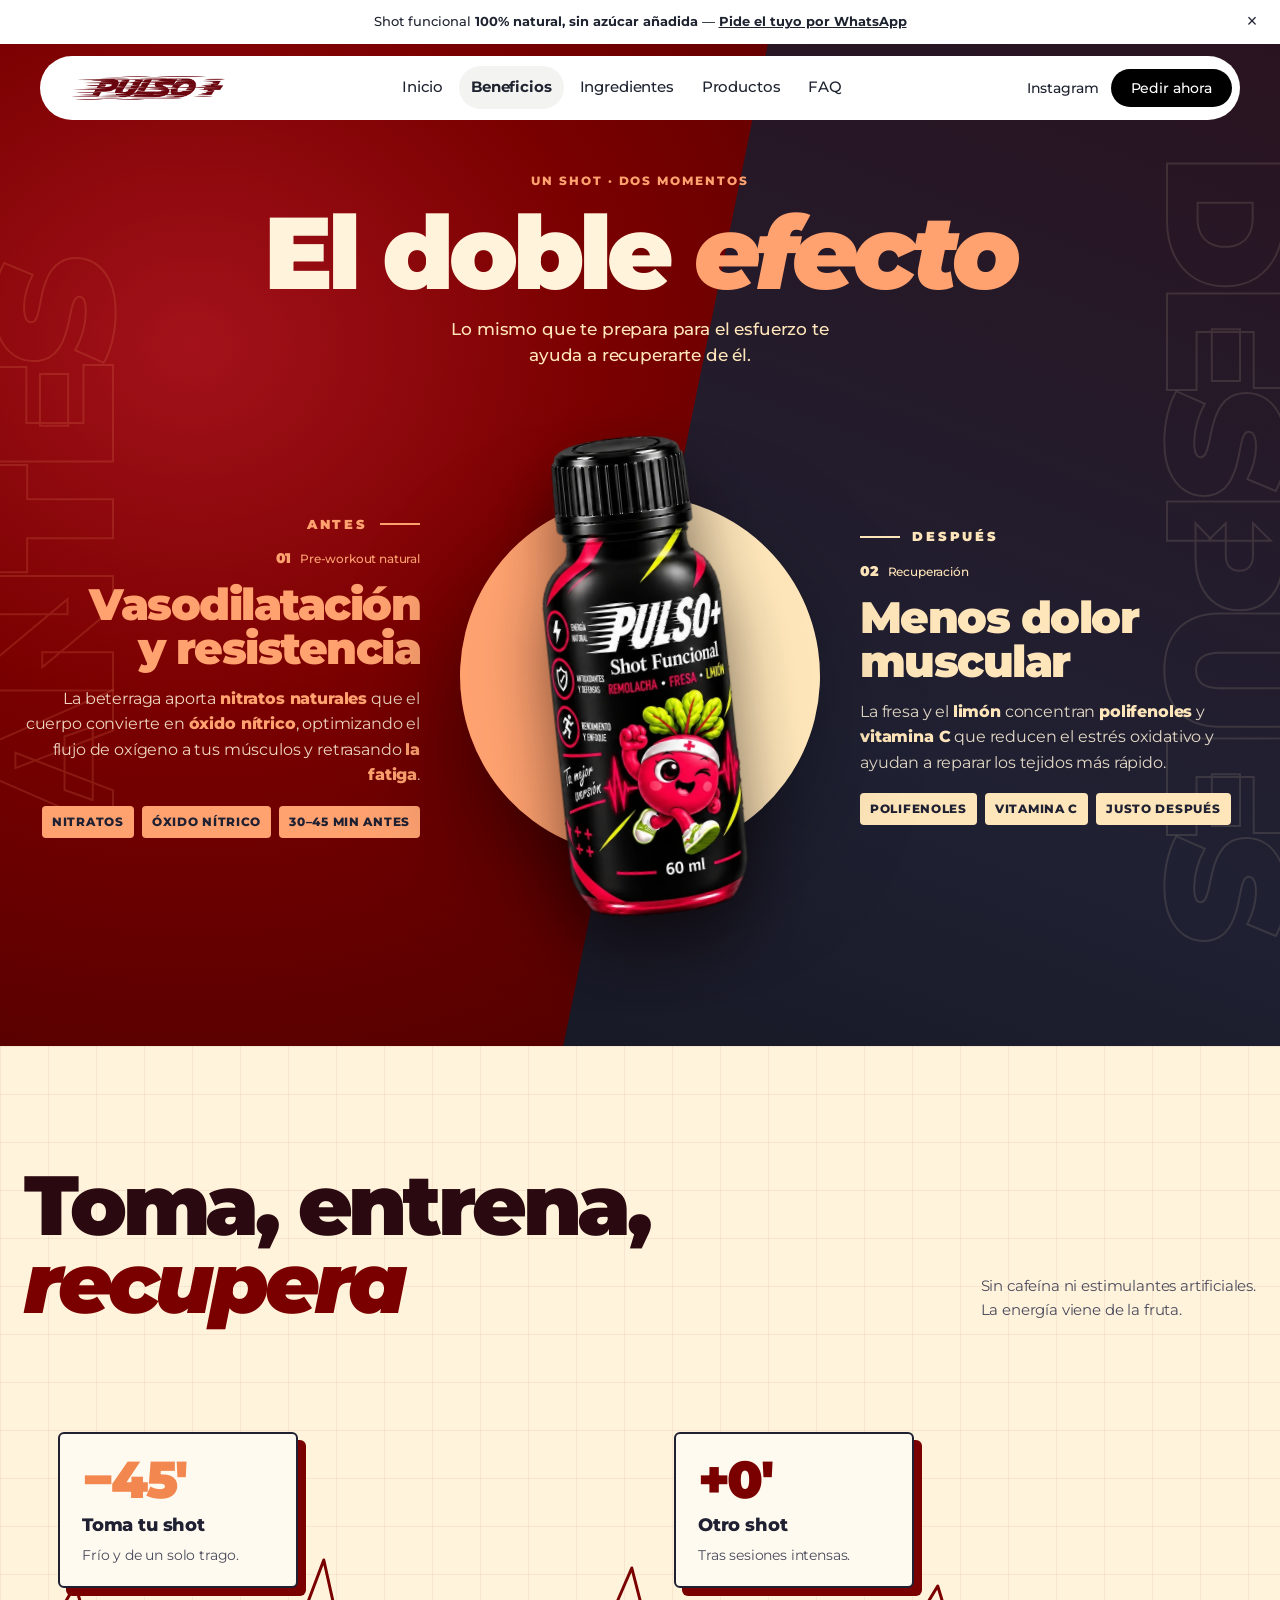
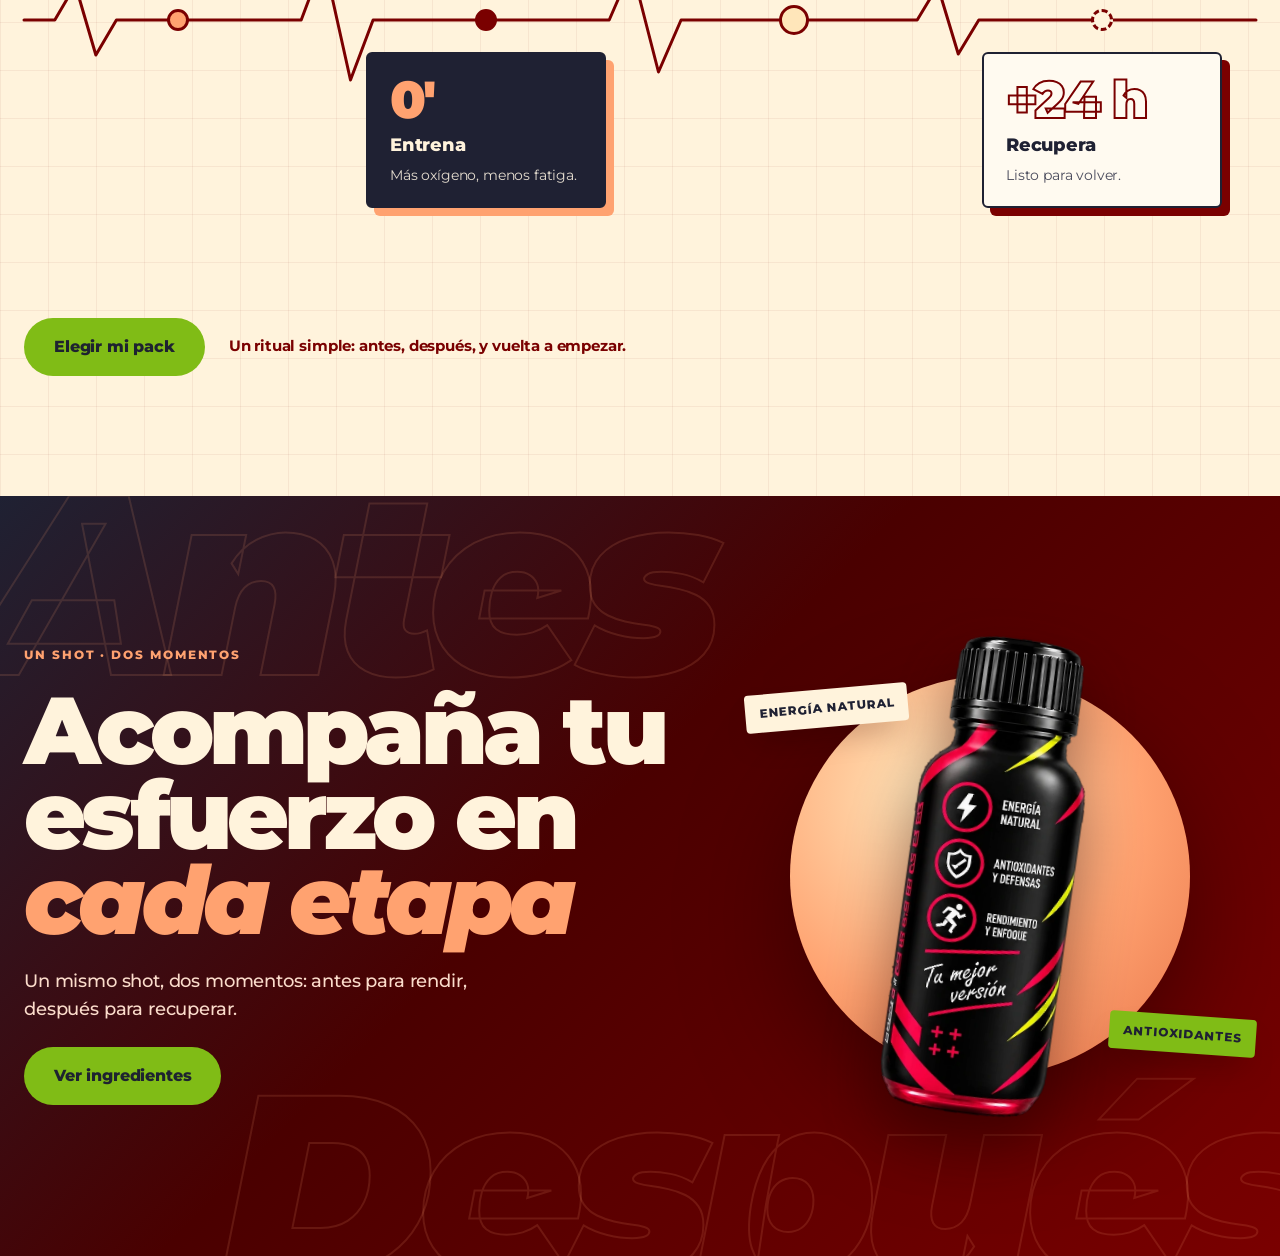
==== commit ee4287d9: "Beneficios: doble efecto en pantalla dividida y rutina sobre línea de pulso - "El doble efecto": dia" ====
--- a/beneficios.html
+++ b/beneficios.html
@@ -10,7 +10,7 @@
   <link rel="preconnect" href="https://fonts.googleapis.com">
   <link rel="preconnect" href="https://fonts.gstatic.com" crossorigin>
   <link href="https://fonts.googleapis.com/css2?family=Montserrat:ital,wght@0,400;0,500;0,600;0,700;0,800;0,900;1,800;1,900&display=swap" rel="stylesheet">
-  <link rel="stylesheet" href="css/styles.css?v=14">
+  <link rel="stylesheet" href="css/styles.css?v=16">
   <script>document.documentElement.classList.add('js')</script>
 </head>
 <body>
@@ -39,57 +39,77 @@
 
   <main>
 
-    <section class="band band--maroon band--first dual" aria-labelledby="h1">
-      <div class="wrap">
-        <div class="dual__head">
-          <div>
-            <p class="kicker">Un shot · Dos momentos</p>
-            <h1 id="h1" class="dual__title">El doble<br>efecto</h1>
+
+    <section class="bd band--first" aria-labelledby="h1">
+      <div class="bd__bg" aria-hidden="true"><span class="bd__half bd__half--b"></span></div>
+      <span class="bd__vword bd__vword--a" aria-hidden="true">Antes</span>
+      <span class="bd__vword bd__vword--b" aria-hidden="true">Después</span>
+      <div class="ix-wrap bd__wrap">
+        <header class="bd__head" data-reveal>
+          <p class="px-kicker">Un shot · Dos momentos</p>
+          <h1 id="h1" class="bd__title">El doble <em>efecto</em></h1>
+          <p class="bd__intro">Lo mismo que te prepara para el esfuerzo te ayuda a recuperarte de él.</p>
+        </header>
+        <div class="bd__stage">
+          <article class="bd__side bd__side--a" data-reveal>
+            <p class="bd__moment">Antes</p>
+            <p class="bd__meta"><strong>01</strong> Pre-workout natural</p>
+            <h2 class="bd__h">Vasodilatación<br>y resistencia</h2>
+            <p class="bd__body">La beterraga aporta <strong>nitratos naturales</strong> que el cuerpo convierte en <strong>óxido nítrico</strong>, optimizando el flujo de oxígeno a tus músculos y retrasando <strong>la fatiga</strong>.</p>
+            <ul class="bd__tags"><li>Nitratos</li><li>Óxido nítrico</li><li>30–45 min antes</li></ul>
+          </article>
+          <div class="bd__product" aria-hidden="true">
+            <div class="bd__disc"></div>
+            <img class="bd__bottle ix-float" src="assets/img/pulso-botella-34-v2.webp" alt="" width="364" height="960" loading="lazy">
           </div>
-          <p class="dual__intro">Lo mismo que te prepara para el esfuerzo te ayuda a recuperarte de él.</p>
-        </div>
-        <div class="dual__axis" aria-hidden="true">
-          <span class="dual__label dual__label--a">Antes</span>
-          <span class="dual__line"></span>
-          <span class="dual__dot"></span>
-          <span class="dual__line"></span>
-          <span class="dual__label dual__label--b">Después</span>
-        </div>
-        <div class="dual__cols">
-          <article class="dual__col dual__col--a" data-reveal>
-            <p class="dual__meta"><strong>01</strong> Pre-workout natural</p>
-            <h2 class="dual__h">Vasodilatación<br>y resistencia</h2>
-            <p class="dual__body">La beterraga aporta <strong>nitratos naturales</strong> que el cuerpo convierte en <strong>óxido nítrico</strong>, optimizando el flujo de oxígeno a tus músculos y retrasando <strong>la fatiga</strong>.</p>
-            <ul class="dual__tags"><li>Nitratos</li><li>Óxido nítrico</li><li>30–45 min antes</li></ul>
-          </article>
-          <article class="dual__col dual__col--b" data-reveal>
-            <p class="dual__meta"><strong>02</strong> Recuperación</p>
-            <h2 class="dual__h">Menos dolor<br>muscular</h2>
-            <p class="dual__body">La fresa y el <strong>limón</strong> concentran <strong>polifenoles</strong> y <strong>vitamina C</strong> que reducen el estrés oxidativo y ayudan a reparar los tejidos más rápido.</p>
-            <ul class="dual__tags"><li>Polifenoles</li><li>Vitamina C</li><li>Justo después</li></ul>
+          <article class="bd__side bd__side--b" data-reveal>
+            <p class="bd__moment">Después</p>
+            <p class="bd__meta"><strong>02</strong> Recuperación</p>
+            <h2 class="bd__h">Menos dolor<br>muscular</h2>
+            <p class="bd__body">La fresa y el <strong>limón</strong> concentran <strong>polifenoles</strong> y <strong>vitamina C</strong> que reducen el estrés oxidativo y ayudan a reparar los tejidos más rápido.</p>
+            <ul class="bd__tags"><li>Polifenoles</li><li>Vitamina C</li><li>Justo después</li></ul>
           </article>
         </div>
       </div>
     </section>
 
-    <section class="band band--cream ritual" aria-labelledby="rutina-h">
-      <div class="wrap">
-        <div class="ritual__head">
-          <h2 id="rutina-h" class="ritual__title">Toma, entrena,<br><span>recupera</span></h2>
-          <p class="ritual__intro">Sin cafeína ni estimulantes artificiales.<br>La energía viene de la fruta.</p>
+
+    <section class="br" aria-labelledby="rutina-h">
+      <div class="ix-wrap">
+        <div class="br__head" data-reveal>
+          <h2 id="rutina-h" class="br__title">Toma, entrena,<br><span>recupera</span></h2>
+          <p class="br__intro">Sin cafeína ni estimulantes artificiales.<br>La energía viene de la fruta.</p>
         </div>
-        <ol class="ritual__steps">
-          <li class="ritual__step ritual__step--1" data-reveal><span class="ritual__time">−45′</span><span class="ritual__name">Toma tu shot</span><span class="ritual__note">Frío y de un solo trago.</span></li>
-          <li class="ritual__step ritual__step--2" data-reveal><span class="ritual__time">0′</span><span class="ritual__name">Entrena</span><span class="ritual__note">Más oxígeno, menos fatiga.</span></li>
-          <li class="ritual__step ritual__step--3" data-reveal><span class="ritual__time">+0′</span><span class="ritual__name">Otro shot</span><span class="ritual__note">Tras sesiones intensas.</span></li>
-          <li class="ritual__step ritual__step--4" data-reveal><span class="ritual__time">+24 h</span><span class="ritual__name">Recupera</span><span class="ritual__note">Listo para volver.</span></li>
-        </ol>
-        <div class="ritual__cta">
-          <a class="btn btn--lime" href="productos.html#packs">Elegir mi pack</a>
-          <span class="ritual__tagline">Un ritual simple: antes, después, y vuelta a empezar.</span>
+        <div class="br__track" data-reveal>
+          <svg class="br__pulse" viewBox="0 0 1200 160" preserveAspectRatio="none" aria-hidden="true">
+            <path d="M0 80 H30 L50 45 L70 115 L90 80 H270 L292 20 L318 140 L340 80 H570 L592 28 L618 132 L640 80 H870 L890 46 L910 114 L930 80 H1200"/>
+          </svg>
+          <ol class="br__steps">
+            <li class="br__step br__step--1">
+              <div class="br__card"><span class="br__n">−45′</span><span class="br__name">Toma tu shot</span><span class="br__note">Frío y de un solo trago.</span></div>
+              <span class="br__dot" aria-hidden="true"></span>
+            </li>
+            <li class="br__step br__step--2">
+              <div class="br__card"><span class="br__n">0′</span><span class="br__name">Entrena</span><span class="br__note">Más oxígeno, menos fatiga.</span></div>
+              <span class="br__dot" aria-hidden="true"></span>
+            </li>
+            <li class="br__step br__step--3">
+              <div class="br__card"><span class="br__n">+0′</span><span class="br__name">Otro shot</span><span class="br__note">Tras sesiones intensas.</span></div>
+              <span class="br__dot" aria-hidden="true"></span>
+            </li>
+            <li class="br__step br__step--4">
+              <div class="br__card"><span class="br__n">+24 h</span><span class="br__name">Recupera</span><span class="br__note">Listo para volver.</span></div>
+              <span class="br__dot" aria-hidden="true"></span>
+            </li>
+          </ol>
+        </div>
+        <div class="br__cta" data-reveal>
+          <a class="btn btn--lime ix-btn" href="productos.html#packs">Elegir mi pack</a>
+          <span class="br__tagline">Un ritual simple: antes, después, y vuelta a empezar.</span>
         </div>
       </div>
     </section>
+
 
 
     <section class="bx-close" aria-labelledby="cierre-h">
@@ -115,6 +135,6 @@
   </main>
 
 
-  <script src="js/main.js?v=14"></script>
+  <script src="js/main.js?v=16"></script>
 </body>
 </html>
--- a/css/styles.css
+++ b/css/styles.css
@@ -1727,3 +1727,138 @@
   .hx-tile__go { position: static; align-self: flex-start; margin-top: 10px; width: 46px; height: 46px; }
 }
 
+/* =========================================================
+   Beneficios · "El doble efecto" (pantalla dividida en diagonal)
+   ========================================================= */
+.bd {
+  position: relative; overflow: hidden;
+  color: var(--ix-paper);
+  background: radial-gradient(80% 90% at 15% 30%, #a3121a 0%, var(--ix-wine) 40%, var(--ix-wine-deep) 100%);
+}
+.bd.band--first { padding: 128px 24px 110px; }
+.bd__bg { position: absolute; inset: 0; z-index: 0; }
+.bd__half--b {
+  position: absolute; inset: 0;
+  background: linear-gradient(200deg, #2a1320 0%, var(--ix-ink) 60%, #14151f 100%);
+  clip-path: polygon(60% 0, 100% 0, 100% 100%, 44% 100%);
+}
+.bd__vword {
+  position: absolute; top: 50%; z-index: 1;
+  writing-mode: vertical-rl;
+  font-weight: 900; text-transform: uppercase; font-size: clamp(110px, 13vw, 210px); line-height: .8; letter-spacing: -0.04em;
+  color: transparent; user-select: none; pointer-events: none;
+}
+.bd__vword--a { left: -1%; transform: translateY(-50%) rotate(180deg); -webkit-text-stroke: 2px rgba(255, 162, 112, .16); }
+.bd__vword--b { right: -1%; transform: translateY(-50%); -webkit-text-stroke: 2px rgba(255, 230, 186, .12); }
+.bd__wrap { position: relative; z-index: 2; }
+.bd__head { max-width: 780px; margin: 0 auto; text-align: center; display: flex; flex-direction: column; align-items: center; gap: 18px; }
+.bd__title { margin: 0; font-weight: 900; font-size: clamp(56px, 8vw, 128px); line-height: .88; letter-spacing: -0.05em; color: var(--ix-paper); }
+.bd__title em { font-style: italic; color: var(--ix-peach); }
+.bd__intro { margin: 0; max-width: 420px; font-size: 17px; line-height: 1.55; font-weight: 500; color: var(--ix-cream); }
+.bd__stage { margin-top: 48px; display: grid; grid-template-columns: minmax(0, 1fr) minmax(260px, 360px) minmax(0, 1fr); gap: 40px; align-items: center; }
+.bd__product { position: relative; min-height: 520px; display: grid; place-items: center; }
+.bd__disc {
+  position: absolute; width: 360px; max-width: 100%; aspect-ratio: 1; border-radius: 50%;
+  background: linear-gradient(90deg, var(--ix-peach) 50%, var(--ix-cream) 50%);
+  transform: rotate(14deg);
+  box-shadow: 0 40px 120px -20px rgba(0, 0, 0, .6);
+}
+.bd__bottle { position: relative; z-index: 2; height: 480px; width: auto; transform: rotate(-6deg); filter: drop-shadow(0 34px 34px rgba(10, 0, 0, .55)); }
+.bd__side { display: flex; flex-direction: column; gap: 14px; transition: transform .35s ease; --tone: var(--ix-peach); }
+.bd__side:hover { transform: translateY(-4px); }
+.bd__side--a { text-align: right; align-items: flex-end; }
+.bd__side--b { --tone: var(--ix-cream); }
+.bd__moment { margin: 0; display: inline-flex; align-items: center; gap: 12px; font-size: 13px; font-weight: 900; letter-spacing: .22em; text-transform: uppercase; color: var(--tone); }
+.bd__moment::before { content: ""; width: 40px; height: 2px; background: currentColor; }
+.bd__side--a .bd__moment { flex-direction: row-reverse; }
+.bd__meta { margin: 0; font-size: 12px; font-weight: 500; color: var(--tone); }
+.bd__meta strong { font-size: 14px; font-weight: 900; margin-right: 6px; }
+.bd__h { margin: 0; font-weight: 900; font-size: clamp(32px, 3.4vw, 50px); line-height: 1.02; letter-spacing: -0.035em; color: var(--tone); }
+.bd__body { margin: 0; max-width: 40ch; font-size: 15.5px; line-height: 1.65; color: rgba(255, 242, 219, .88); }
+.bd__body strong { font-weight: 800; color: var(--tone); }
+.bd__tags { list-style: none; margin: 4px 0 0; padding: 0; display: flex; flex-wrap: wrap; gap: 8px; }
+.bd__side--a .bd__tags { justify-content: flex-end; }
+.bd__tags li { font-size: 12px; font-weight: 800; letter-spacing: .06em; text-transform: uppercase; padding: 7px 10px; border-radius: 4px; background: var(--tone); color: var(--ix-ink); }
+
+/* =========================================================
+   Beneficios · "Toma, entrena, recupera" (línea de pulso)
+   ========================================================= */
+.br {
+  background-color: var(--ix-paper);
+  background-image:
+    linear-gradient(rgba(122, 0, 0, .06) 1px, transparent 1px),
+    linear-gradient(90deg, rgba(122, 0, 0, .06) 1px, transparent 1px);
+  background-size: 48px 48px;
+  color: var(--ix-ink);
+  padding: 120px 24px;
+}
+.br__head { display: flex; flex-wrap: wrap; justify-content: space-between; align-items: flex-end; gap: 24px 48px; }
+.br__title { margin: 0; font-weight: 900; font-size: clamp(48px, 6.6vw, 100px); line-height: .92; letter-spacing: -0.05em; color: #2a0a10; }
+.br__title span { font-style: italic; color: var(--ix-wine); }
+.br__intro { margin: 0; font-size: 15px; line-height: 1.6; color: var(--ix-muted); }
+.br__track { position: relative; margin-top: 48px; }
+.br__pulse { position: absolute; left: 0; top: 50%; width: 100%; height: 160px; transform: translateY(-50%); overflow: visible; }
+.br__pulse path { fill: none; stroke: var(--ix-wine); stroke-width: 3; stroke-linejoin: round; stroke-linecap: round; vector-effect: non-scaling-stroke; }
+/* La línea se dibuja al aparecer la sección (solo con JS) */
+.js .br__track .br__pulse path { stroke-dasharray: 3000; stroke-dashoffset: 3000; transition: stroke-dashoffset 2.2s cubic-bezier(.4, 0, .2, 1) .2s; }
+.js .br__track.is-in .br__pulse path { stroke-dashoffset: 0; }
+.br__steps { position: relative; z-index: 1; list-style: none; margin: 0; padding: 0; display: grid; grid-template-columns: repeat(4, minmax(0, 1fr)); min-height: 500px; }
+.br__step { display: grid; grid-template-rows: 1fr 28px 1fr; justify-items: center; }
+.br__dot { grid-row: 2; align-self: center; width: 22px; height: 22px; border-radius: 50%; border: 3px solid var(--ix-wine); background: var(--ix-paper); }
+.br__step--1 .br__dot { background: var(--ix-peach); }
+.br__step--2 .br__dot { background: var(--ix-wine); }
+.br__step--3 .br__dot { width: 30px; height: 30px; background: var(--ix-cream); }
+.br__step--4 .br__dot { border-style: dashed; }
+.br__card {
+  width: min(100%, 240px);
+  display: flex; flex-direction: column; gap: 6px;
+  background: #fffaf0; border: 2px solid var(--ix-ink); border-radius: 6px;
+  padding: 20px 22px;
+  box-shadow: 8px 8px 0 var(--ix-wine);
+  transition: transform .3s ease, box-shadow .3s ease;
+}
+.br__card:hover { transform: translate(-3px, -3px); box-shadow: 11px 11px 0 var(--ix-wine); }
+.br__step--1 .br__card, .br__step--3 .br__card { grid-row: 1; align-self: end; margin-bottom: 18px; }
+.br__step--2 .br__card, .br__step--4 .br__card { grid-row: 3; align-self: start; margin-top: 18px; }
+.br__step--1 .br__dot, .br__step--3 .br__dot { grid-row: 2; }
+.br__step--2 .br__card { background: var(--ix-ink); color: var(--ix-paper); box-shadow: 8px 8px 0 var(--ix-peach); }
+.br__step--2 .br__card:hover { box-shadow: 11px 11px 0 var(--ix-peach); }
+.br__n { font-weight: 900; font-size: 52px; line-height: 1; letter-spacing: -0.05em; color: var(--ix-wine); }
+.br__step--1 .br__n { color: #f2874f; }
+.br__step--2 .br__n { color: var(--ix-peach); }
+.br__step--4 .br__n { color: transparent; -webkit-text-stroke: 2px var(--ix-wine); }
+.br__name { font-size: 18px; font-weight: 800; letter-spacing: -0.01em; }
+.br__note { font-size: 14px; line-height: 1.5; color: var(--ix-muted); }
+.br__step--2 .br__note { color: #e4dccf; }
+.br__cta { margin-top: 48px; display: flex; flex-wrap: wrap; align-items: center; gap: 16px 24px; }
+.br__tagline { font-size: 15px; font-weight: 700; color: var(--ix-wine); }
+
+/* ---------- Responsive ---------- */
+@media (max-width: 960px) {
+  .bd__stage { grid-template-columns: minmax(0, 1fr); gap: 32px; }
+  .bd__product { order: -1; min-height: 440px; }
+  .bd__bottle { height: 400px; }
+  .bd__side--a { text-align: left; align-items: flex-start; }
+  .bd__side--a .bd__moment { flex-direction: row; }
+  .bd__side--a .bd__tags { justify-content: flex-start; }
+  .bd__half--b { clip-path: polygon(0 66%, 100% 58%, 100% 100%, 0 100%); }
+  .bd__vword { display: none; }
+}
+@media (max-width: 760px) {
+  .br { padding: 90px 20px; }
+  .br__pulse { display: none; }
+  .br__steps { grid-template-columns: minmax(0, 1fr); min-height: 0; margin-left: 11px; border-left: 3px solid var(--ix-wine); }
+  .br__step { display: block; position: relative; padding: 0 0 28px 30px; }
+  .br__step:last-child { padding-bottom: 0; }
+  .br__dot { position: absolute; left: -13px; top: 24px; }
+  .br__step--3 .br__dot { left: -17px; }
+  .br__card { width: auto; margin: 0 !important; }
+}
+@media (max-width: 560px) {
+  .bd.band--first { padding: 112px 20px 90px; }
+  .bd__product { min-height: 380px; }
+  .bd__disc { width: 280px; }
+  .bd__bottle { height: 340px; }
+  .bd__title { font-size: clamp(44px, 14vw, 60px); }
+}
+
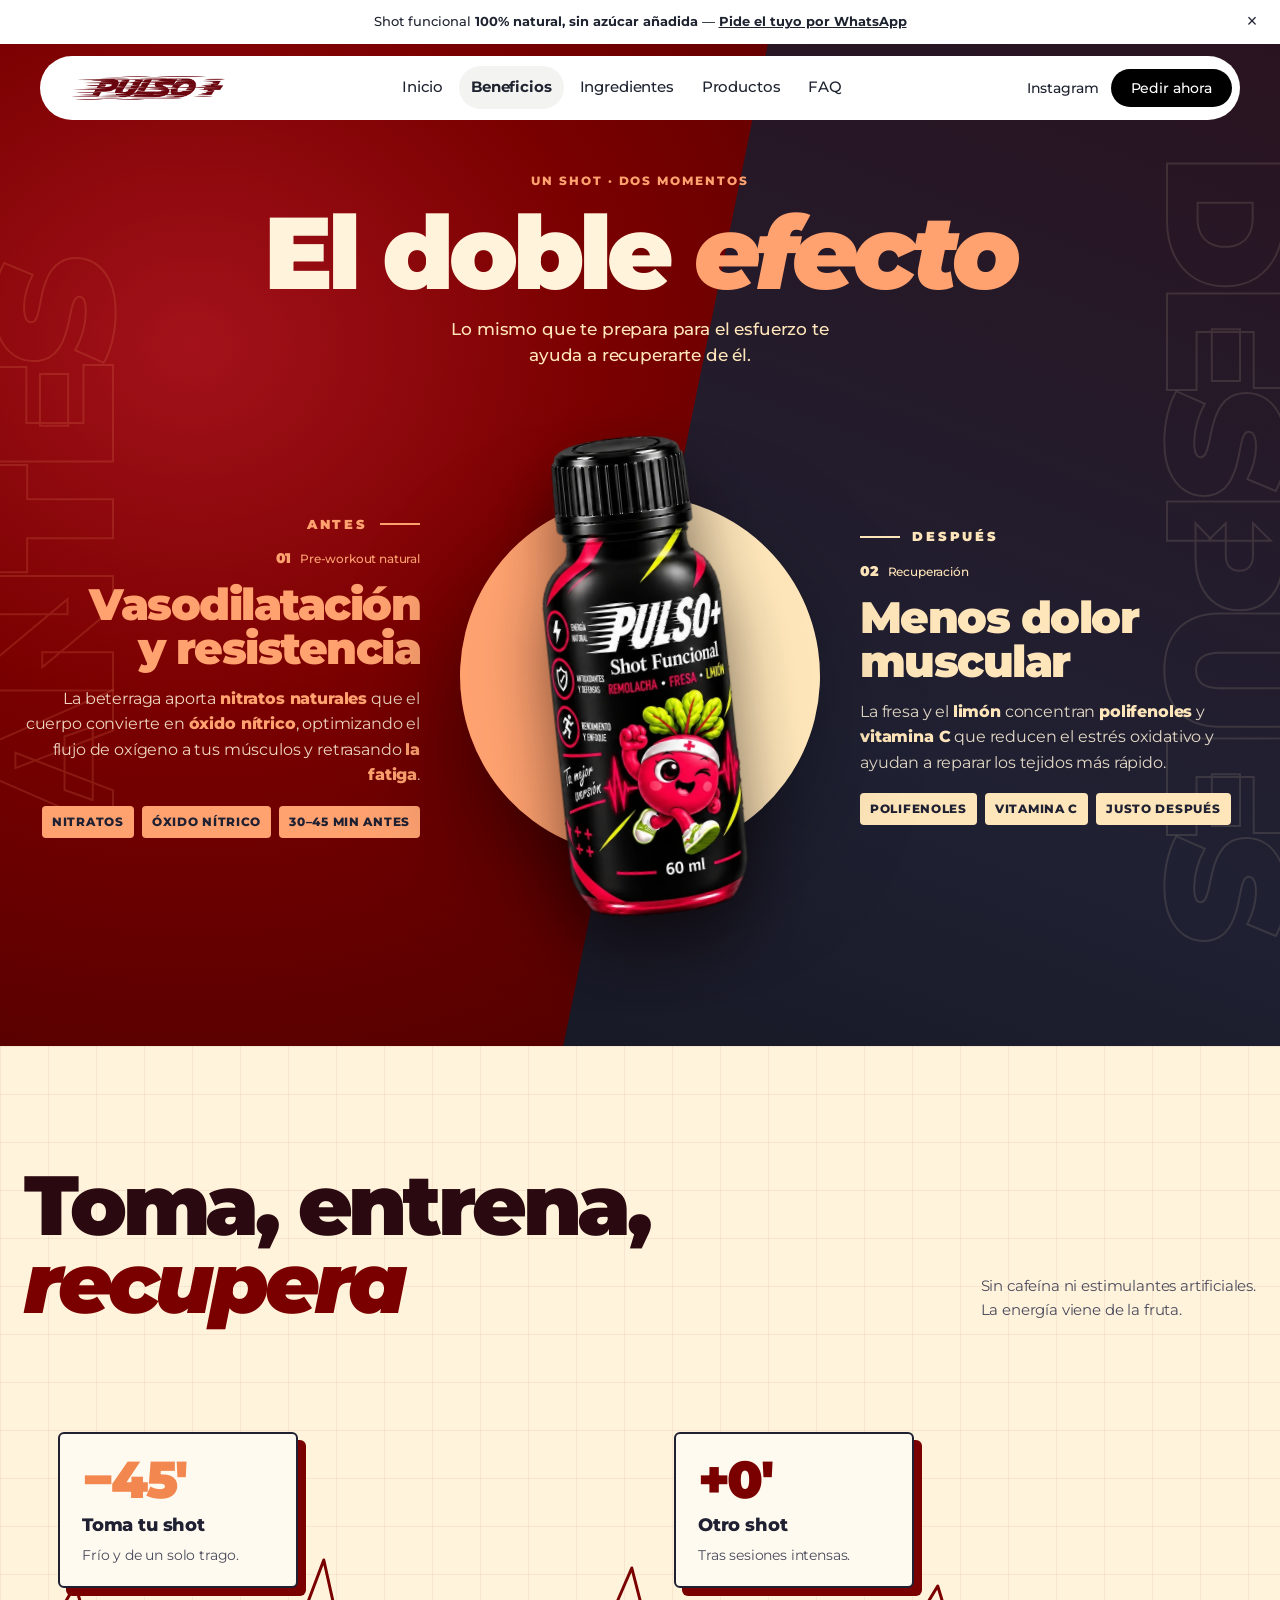
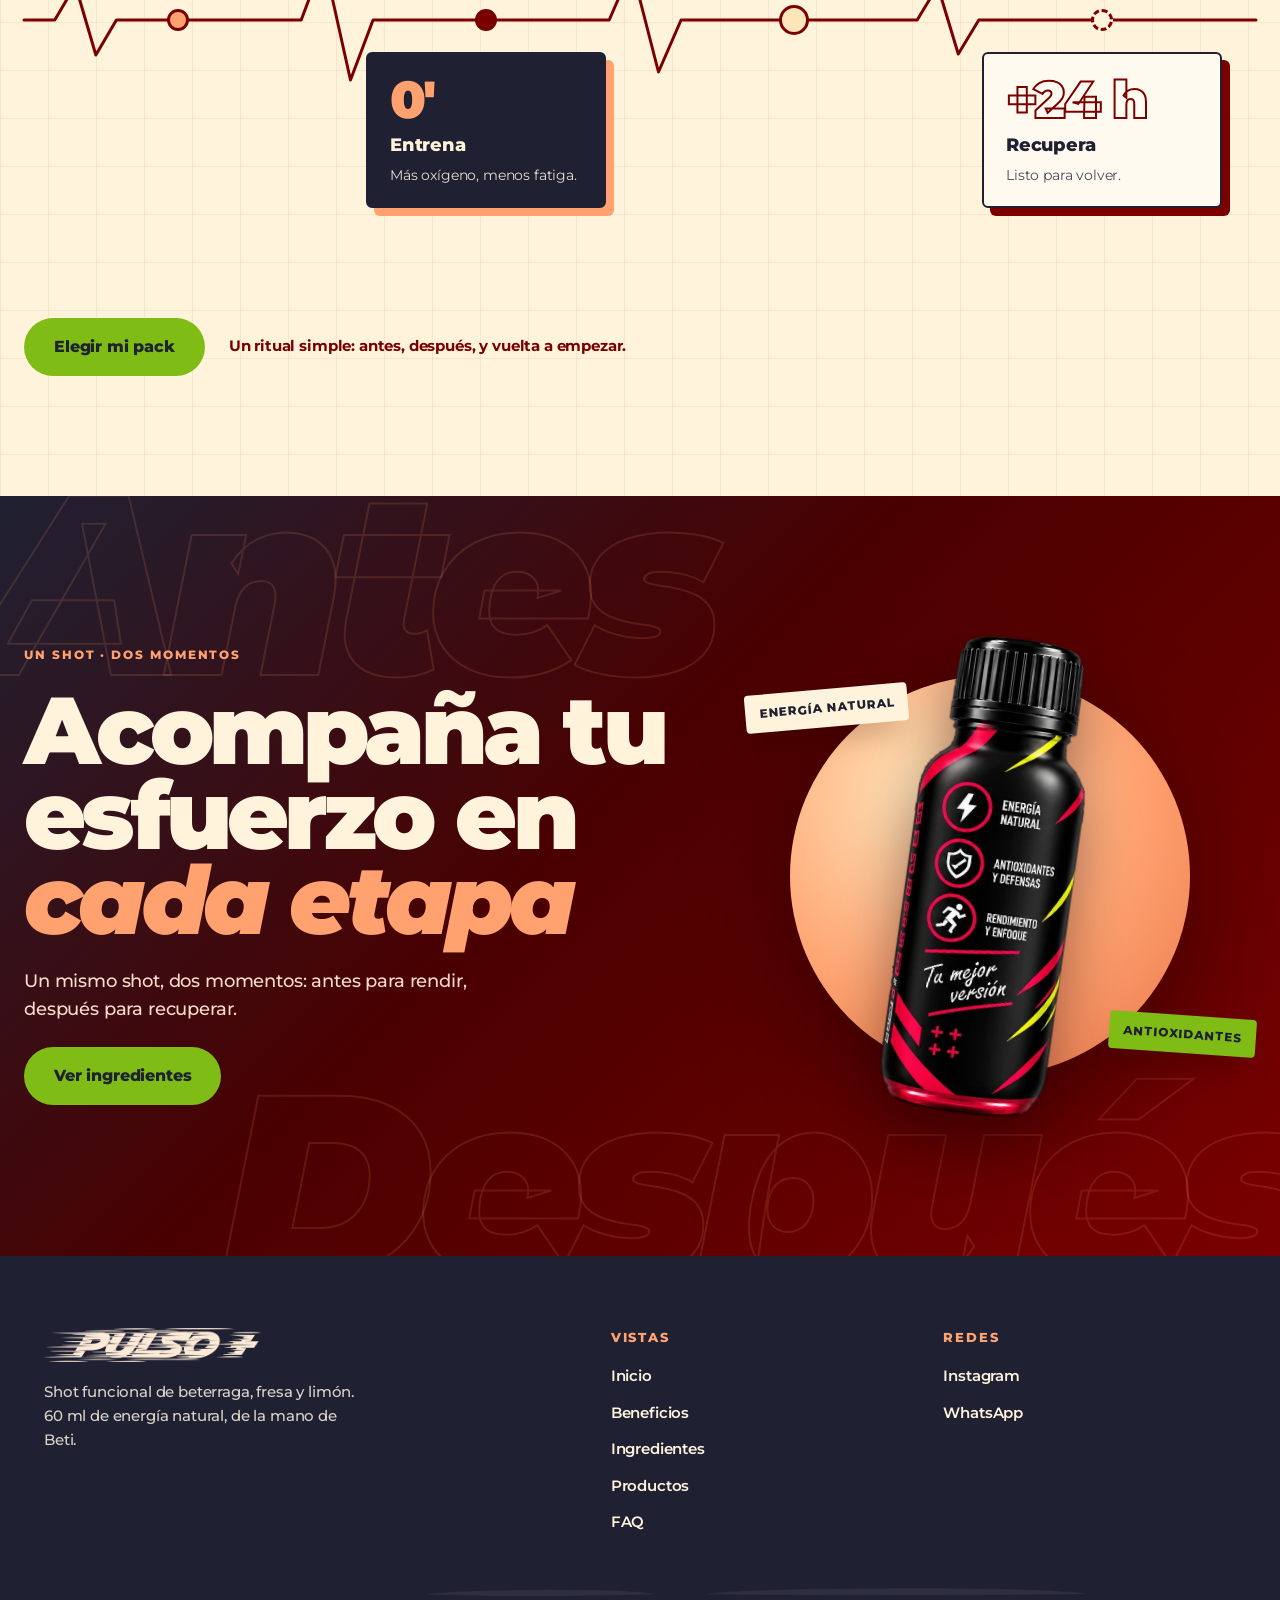
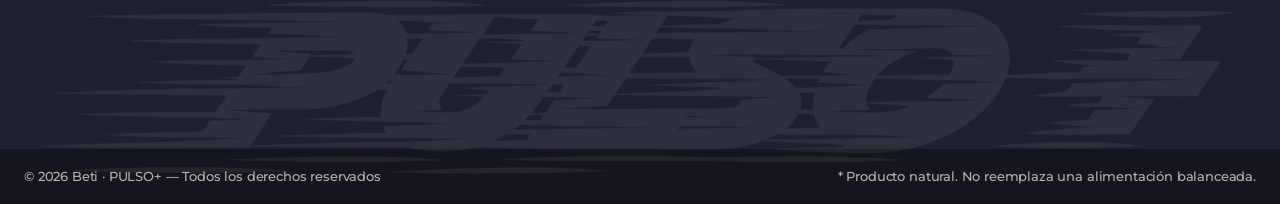
==== commit 17b5b11d: "Beneficios vuelve a tener footer Co-Authored-By: Claude Opus 5.5 <noreply@anthropic.com>" ====
--- a/beneficios.html
+++ b/beneficios.html
@@ -134,7 +134,34 @@
 
   </main>
 
-
+  <footer class="ft">
+    <div class="ix-wrap ft__body">
+      <div class="ft__brand">
+        <img src="assets/img/pulso-logo-crema.webp" alt="PULSO+" width="1953" height="306" loading="lazy">
+        <p>Shot funcional de beterraga, fresa y limón. 60 ml de energía natural, de la mano de Beti.</p>
+      </div>
+      <nav class="ft__col" aria-label="Vistas">
+        <h4>Vistas</h4>
+          <a href="index.html">Inicio</a>
+          <a href="beneficios.html">Beneficios</a>
+          <a href="ingredientes.html">Ingredientes</a>
+          <a href="productos.html">Productos</a>
+          <a href="faq.html">FAQ</a>
+      </nav>
+      <div class="ft__col">
+        <h4>Redes</h4>
+        <a href="https://www.instagram.com/pulso.pluss/" target="_blank" rel="noopener">Instagram</a>
+        <a href="productos.html#pedido" data-wa="Hola, quiero información de PULSO+">WhatsApp</a>
+      </div>
+    </div>
+    <div class="ft__mark" aria-hidden="true"><img src="assets/img/pulso-logo-crema.webp" alt="" width="1953" height="306" loading="lazy"></div>
+    <div class="ft__bottom">
+      <div class="ix-wrap ft__bottom-inner">
+        <span>© <span data-year>2026</span> Beti · PULSO+ — Todos los derechos reservados</span>
+        <span>* Producto natural. No reemplaza una alimentación balanceada.</span>
+      </div>
+    </div>
+  </footer>
   <script src="js/main.js?v=16"></script>
 </body>
 </html>
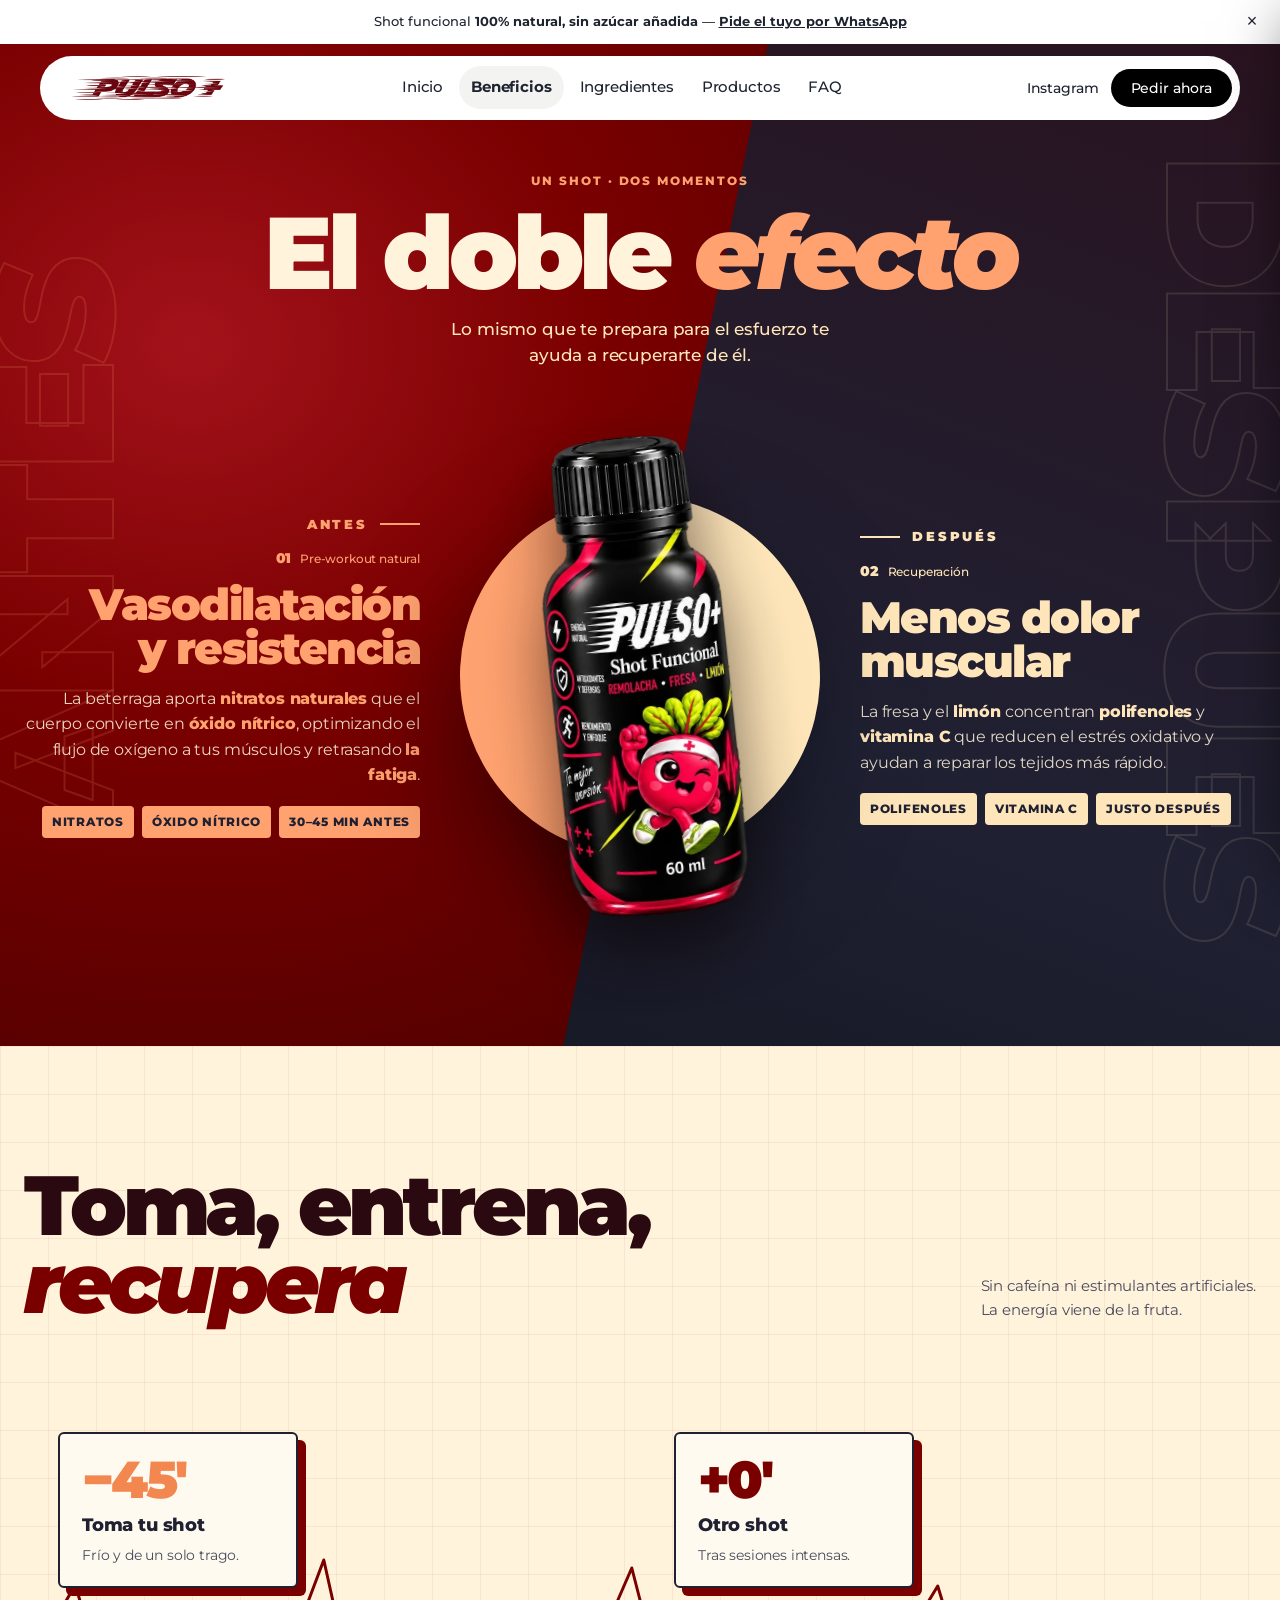
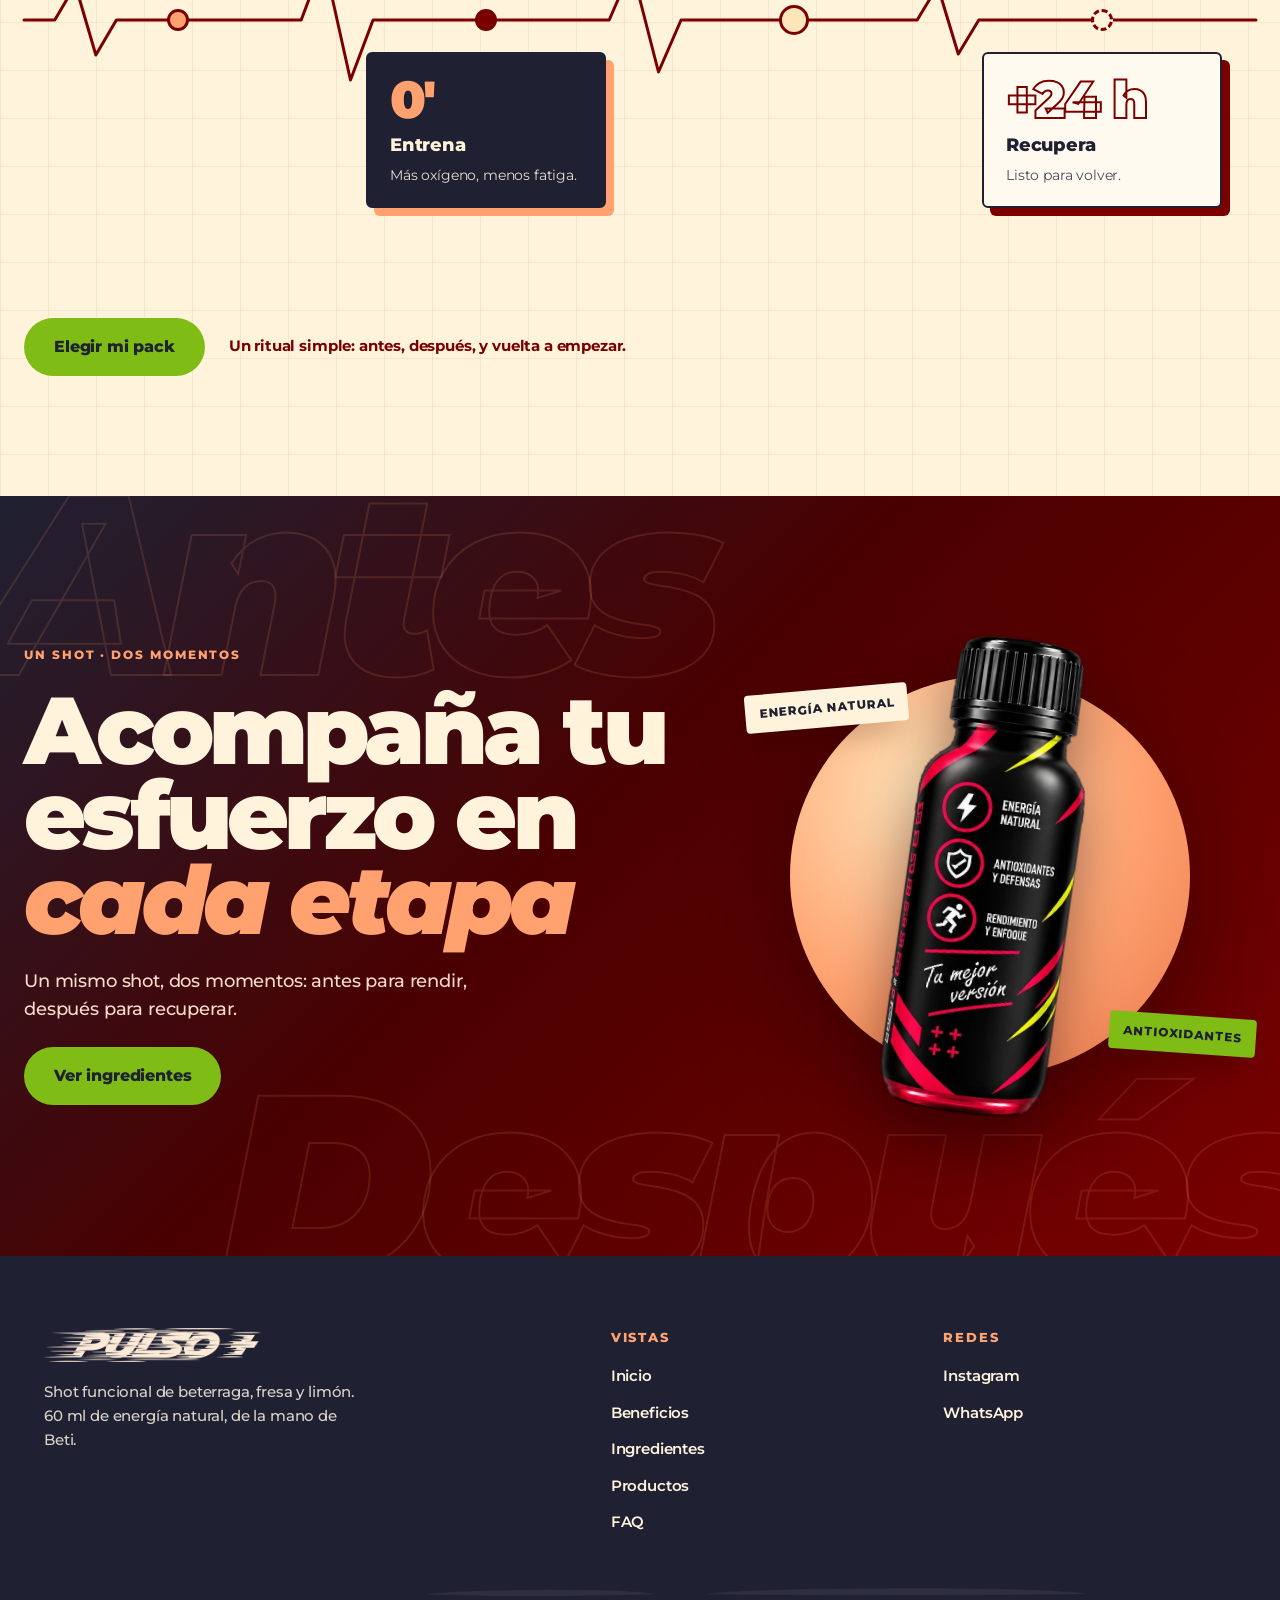
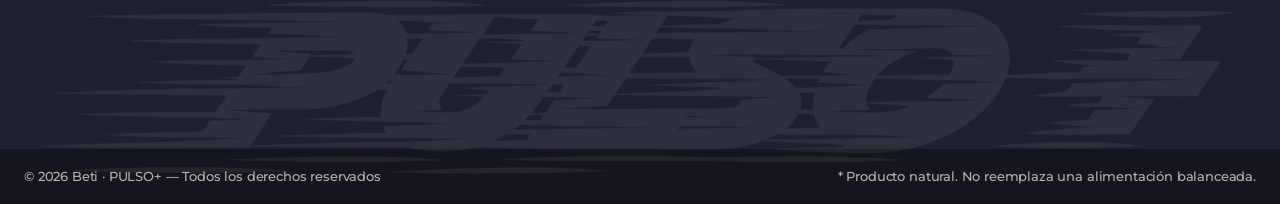
==== commit 9d70bea0: "Menú hamburguesa con menú lateral de vistas en celular y tablet Co-Authored-By: Claude Opus 5.5 <nor" ====
--- a/beneficios.html
+++ b/beneficios.html
@@ -10,7 +10,7 @@
   <link rel="preconnect" href="https://fonts.googleapis.com">
   <link rel="preconnect" href="https://fonts.gstatic.com" crossorigin>
   <link href="https://fonts.googleapis.com/css2?family=Montserrat:ital,wght@0,400;0,500;0,600;0,700;0,800;0,900;1,800;1,900&display=swap" rel="stylesheet">
-  <link rel="stylesheet" href="css/styles.css?v=16">
+  <link rel="stylesheet" href="css/styles.css?v=25">
   <script>document.documentElement.classList.add('js')</script>
 </head>
 <body>
@@ -32,10 +32,34 @@
       <div class="nav__right">
         <a class="btn btn--ghost nav__ig" href="https://www.instagram.com/pulso.pluss/" target="_blank" rel="noopener">Instagram</a>
         <a class="btn btn--dark nav__cta" href="productos.html#pedido" data-wa="Hola, quiero información de PULSO+">Pedir ahora</a>
-        <button class="nav__toggle" type="button" aria-controls="menu" aria-expanded="false">Menú</button>
+        <button class="nav__burger" type="button" aria-controls="drawer" aria-expanded="false" aria-label="Abrir menú"><span></span><span></span><span></span></button>
       </div>
     </nav>
   </div>
+
+  <div class="drawer-backdrop" data-drawer-close hidden></div>
+  <aside class="drawer" id="drawer" aria-label="Menú de vistas" aria-hidden="true" inert>
+    <div class="drawer__top">
+      <img class="drawer__logo" src="assets/img/pulso-logo-crema.webp" alt="PULSO+" width="1953" height="306">
+      <button class="drawer__close" type="button" data-drawer-close aria-label="Cerrar menú"><span></span><span></span></button>
+    </div>
+    <p class="drawer__kicker">Vistas</p>
+    <nav aria-label="Vistas">
+      <ol class="drawer__list">
+        <li style="--i:0"><a href="index.html"><span class="drawer__n">01</span><span class="drawer__name">Inicio</span><span class="drawer__sub">Toma, entrena, recupera</span></a></li>
+        <li style="--i:1"><a href="beneficios.html" aria-current="page"><span class="drawer__n">02</span><span class="drawer__name">Beneficios</span><span class="drawer__sub">Antes y después de entrenar</span></a></li>
+        <li style="--i:2"><a href="ingredientes.html"><span class="drawer__n">03</span><span class="drawer__name">Ingredientes</span><span class="drawer__sub">Beterraga · Fresa · Limón</span></a></li>
+        <li style="--i:3"><a href="productos.html"><span class="drawer__n">04</span><span class="drawer__name">Productos</span><span class="drawer__sub">Packs de 3, 6 y 12 shots</span></a></li>
+        <li style="--i:4"><a href="faq.html"><span class="drawer__n">05</span><span class="drawer__name">FAQ</span><span class="drawer__sub">Preguntas frecuentes</span></a></li>
+      </ol>
+    </nav>
+    <div class="drawer__foot">
+      <a class="btn btn--lime ix-btn" href="productos.html#pedido" data-wa="Hola, quiero información de PULSO+">Pedir por WhatsApp</a>
+      <a class="drawer__ig" href="https://www.instagram.com/pulso.pluss/" target="_blank" rel="noopener">Instagram</a>
+    </div>
+    <span class="drawer__mark" aria-hidden="true">PULSO+</span>
+    <img class="drawer__bottle" src="assets/img/pulso-botella-frente-v2.webp" alt="" width="355" height="941" loading="lazy">
+  </aside>
 
   <main>
 
@@ -162,6 +186,6 @@
       </div>
     </div>
   </footer>
-  <script src="js/main.js?v=16"></script>
+  <script src="js/main.js?v=25"></script>
 </body>
 </html>
--- a/css/styles.css
+++ b/css/styles.css
@@ -1862,3 +1862,119 @@
   .bd__title { font-size: clamp(44px, 14vw, 60px); }
 }
 
+/* =========================================================
+   Inicio · portada a pantalla completa (la cinta se ve al abrir)
+   ========================================================= */
+.ix-hero { min-height: calc(100svh - 44px - 74px); display: flex; flex-direction: column; padding-top: 100px; }
+.ix-hero__grid { flex: 1; width: 100%; padding: 0 0 72px; align-content: center; }
+.ix-hero .ix-h1 { font-size: clamp(46px, min(8vw, 10.4vh), 120px); }
+.ix-hero .ix-hero__copy { gap: clamp(18px, 2.6vh, 28px); }
+.ix-hero__art { min-height: min(520px, 52vh); }
+.ix-hero .ix-marquee { bottom: -34px; }  /* montada sobre el borde, corta el rojo como antes */
+@media (max-width: 760px) {
+  .ix-hero { min-height: 0; padding-top: 88px; }
+  .ix-hero__grid { padding-bottom: 100px; }
+  .ix-hero__art { min-height: 240px; }
+  .ix-hero .ix-btn { min-height: 50px; padding: 0 20px; font-size: 15px; }
+  .ix-hero .ix-ghost { min-height: 50px; padding: 0 20px; font-size: 15px; }
+  .ix-hero .ix-actions { gap: 10px; }
+  .ix-hero .ix-lead { font-size: 16px; }
+  .ix-hero .ix-fruit--beet { width: 70px; height: 70px; }
+  .ix-hero .ix-fruit--straw { width: 62px; height: 62px; }
+  .ix-hero .ix-fruit--lemon { width: 66px; height: 66px; }
+  .ix-hero .ix-badge { width: 92px; height: 92px; }
+  .ix-hero .ix-shot { font-size: 150px; }
+  .ix-hero .ix-hero__grid { gap: 20px; }
+}
+.ix-hero .ix-bottle { height: min(470px, 46vh); }
+.ix-hero .ix-orb { width: min(440px, 44vh); }
+@media (max-width: 760px) {
+  .ix-hero .ix-bottle { height: 230px; }
+  .ix-hero .ix-orb { width: 220px; }
+  .ix-hero__grid { padding-bottom: 54px; }
+}
+
+/* =========================================================
+   Menú hamburguesa + menú lateral (celular y tablet)
+   ========================================================= */
+.nav__burger {
+  display: none; position: relative; flex: none;
+  width: 48px; height: 48px; border: 0; border-radius: 50%;
+  background: var(--ix-ink); cursor: pointer;
+  transition: background .25s ease;
+}
+.nav__burger span { position: absolute; left: 14px; right: 14px; height: 2px; border-radius: 2px; background: var(--ix-paper); transition: right .3s ease; }
+.nav__burger span:nth-child(1) { top: 17px; }
+.nav__burger span:nth-child(2) { top: 23px; right: 20px; }
+.nav__burger span:nth-child(3) { top: 29px; }
+.nav__burger:hover { background: var(--ix-wine); }
+.nav__burger:hover span:nth-child(2) { right: 14px; }
+@media (max-width: 1060px) {
+  .nav__burger { display: inline-block; }
+  .nav__toggle { display: none !important; }
+  .nav .nav__links { display: none !important; }
+}
+
+.drawer-open, .drawer-open body { overflow: hidden; }
+.drawer-backdrop {
+  position: fixed; inset: 0; z-index: 99;
+  background: rgba(16, 6, 10, .55);
+  -webkit-backdrop-filter: blur(3px); backdrop-filter: blur(3px);
+  opacity: 0; transition: opacity .35s ease;
+}
+.drawer-backdrop.is-open { opacity: 1; }
+.drawer {
+  position: fixed; top: 0; right: 0; bottom: 0; z-index: 100;
+  width: min(440px, 92vw);
+  display: flex; flex-direction: column; gap: 14px;
+  padding: calc(20px + env(safe-area-inset-top, 0px)) 28px calc(28px + env(safe-area-inset-bottom, 0px));
+  background:
+    radial-gradient(120% 60% at 100% 100%, rgba(163, 18, 26, .9) 0%, transparent 60%),
+    linear-gradient(170deg, var(--ix-ink) 0%, #2a1320 55%, var(--ix-wine-deep) 100%);
+  color: var(--ix-paper);
+  overflow-y: auto; overflow-x: hidden;
+  transform: translateX(105%);
+  transition: transform .45s cubic-bezier(.2, .8, .2, 1);
+  box-shadow: -30px 0 60px -20px rgba(0, 0, 0, .6);
+}
+.drawer.is-open { transform: none; }
+.drawer > * { position: relative; z-index: 1; }
+.drawer__top { display: flex; justify-content: space-between; align-items: center; }
+.drawer__logo { height: 26px; width: auto; }
+.drawer__close { position: relative; width: 46px; height: 46px; border-radius: 50%; border: 1.5px solid rgba(255, 243, 220, .5); background: transparent; cursor: pointer; transition: background .25s, border-color .25s; }
+.drawer__close span { position: absolute; left: 13px; right: 13px; top: 21px; height: 2px; background: var(--ix-paper); }
+.drawer__close span:first-child { transform: rotate(45deg); }
+.drawer__close span:last-child { transform: rotate(-45deg); }
+.drawer__close:hover { background: var(--ix-paper); border-color: var(--ix-paper); }
+.drawer__close:hover span { background: var(--ix-wine); }
+.drawer__kicker { margin: 18px 0 0; font-size: 12px; font-weight: 800; letter-spacing: .16em; text-transform: uppercase; color: var(--ix-peach); }
+.drawer__list { list-style: none; margin: 0; padding: 0; }
+.drawer__list li { border-top: 1px solid rgba(255, 243, 220, .14); opacity: 0; transform: translateX(28px); transition: opacity .4s ease, transform .5s cubic-bezier(.2, .8, .2, 1); }
+.drawer__list li:last-child { border-bottom: 1px solid rgba(255, 243, 220, .14); }
+.drawer.is-open .drawer__list li { opacity: 1; transform: none; transition-delay: calc(.15s + .07s * var(--i)); }
+.drawer__list a {
+  display: grid; grid-template-columns: 44px minmax(0, 1fr); grid-template-rows: auto auto; column-gap: 6px; row-gap: 4px;
+  padding: 13px 0; text-decoration: none; color: var(--ix-paper);
+}
+.drawer__n { grid-row: span 2; padding-top: 6px; font-size: 13px; font-weight: 900; letter-spacing: .06em; color: var(--ix-peach); }
+.drawer__name { font-weight: 900; font-size: clamp(30px, 8.4vw, 40px); line-height: 1; letter-spacing: -0.04em; transition: color .25s ease, transform .3s ease; }
+.drawer__sub { font-size: 13px; font-weight: 500; color: rgba(255, 230, 186, .72); }
+.drawer__list a:hover .drawer__name { color: var(--ix-peach); transform: translateX(6px); }
+.drawer__list a[aria-current="page"] .drawer__name { font-style: italic; color: var(--ix-peach); }
+.drawer__list a[aria-current="page"] .drawer__n::after { content: ""; display: block; width: 8px; height: 8px; margin-top: 8px; border-radius: 50%; background: var(--color-leaf); }
+.drawer__foot { margin-top: auto; padding-top: 24px; display: flex; flex-direction: column; align-items: flex-start; gap: 16px; }
+.drawer__ig { font-size: 14px; font-weight: 800; letter-spacing: .08em; text-transform: uppercase; color: var(--ix-paper); text-decoration: underline; text-decoration-thickness: 2px; text-underline-offset: 6px; }
+.drawer__ig:hover { color: var(--ix-peach); }
+.drawer .btn--lime:hover { background: var(--ix-paper); color: var(--ix-wine); }
+.drawer > .drawer__mark {
+  position: absolute; z-index: 0; left: -8px; bottom: -18px;
+  font-weight: 900; font-size: 120px; line-height: 1; letter-spacing: -0.06em;
+  color: transparent; -webkit-text-stroke: 2px rgba(255, 243, 220, .07); pointer-events: none; white-space: nowrap;
+}
+.drawer > .drawer__bottle {
+  position: absolute; z-index: 0; right: -18px; bottom: 24px;
+  height: 230px; width: auto; transform: rotate(10deg); pointer-events: none;
+  filter: drop-shadow(0 20px 24px rgba(0, 0, 0, .55));
+}
+@media (max-height: 640px) { .drawer > .drawer__bottle { display: none; } }
+@media (prefers-reduced-motion: reduce) { .drawer, .drawer__list li { transition: none !important; } }
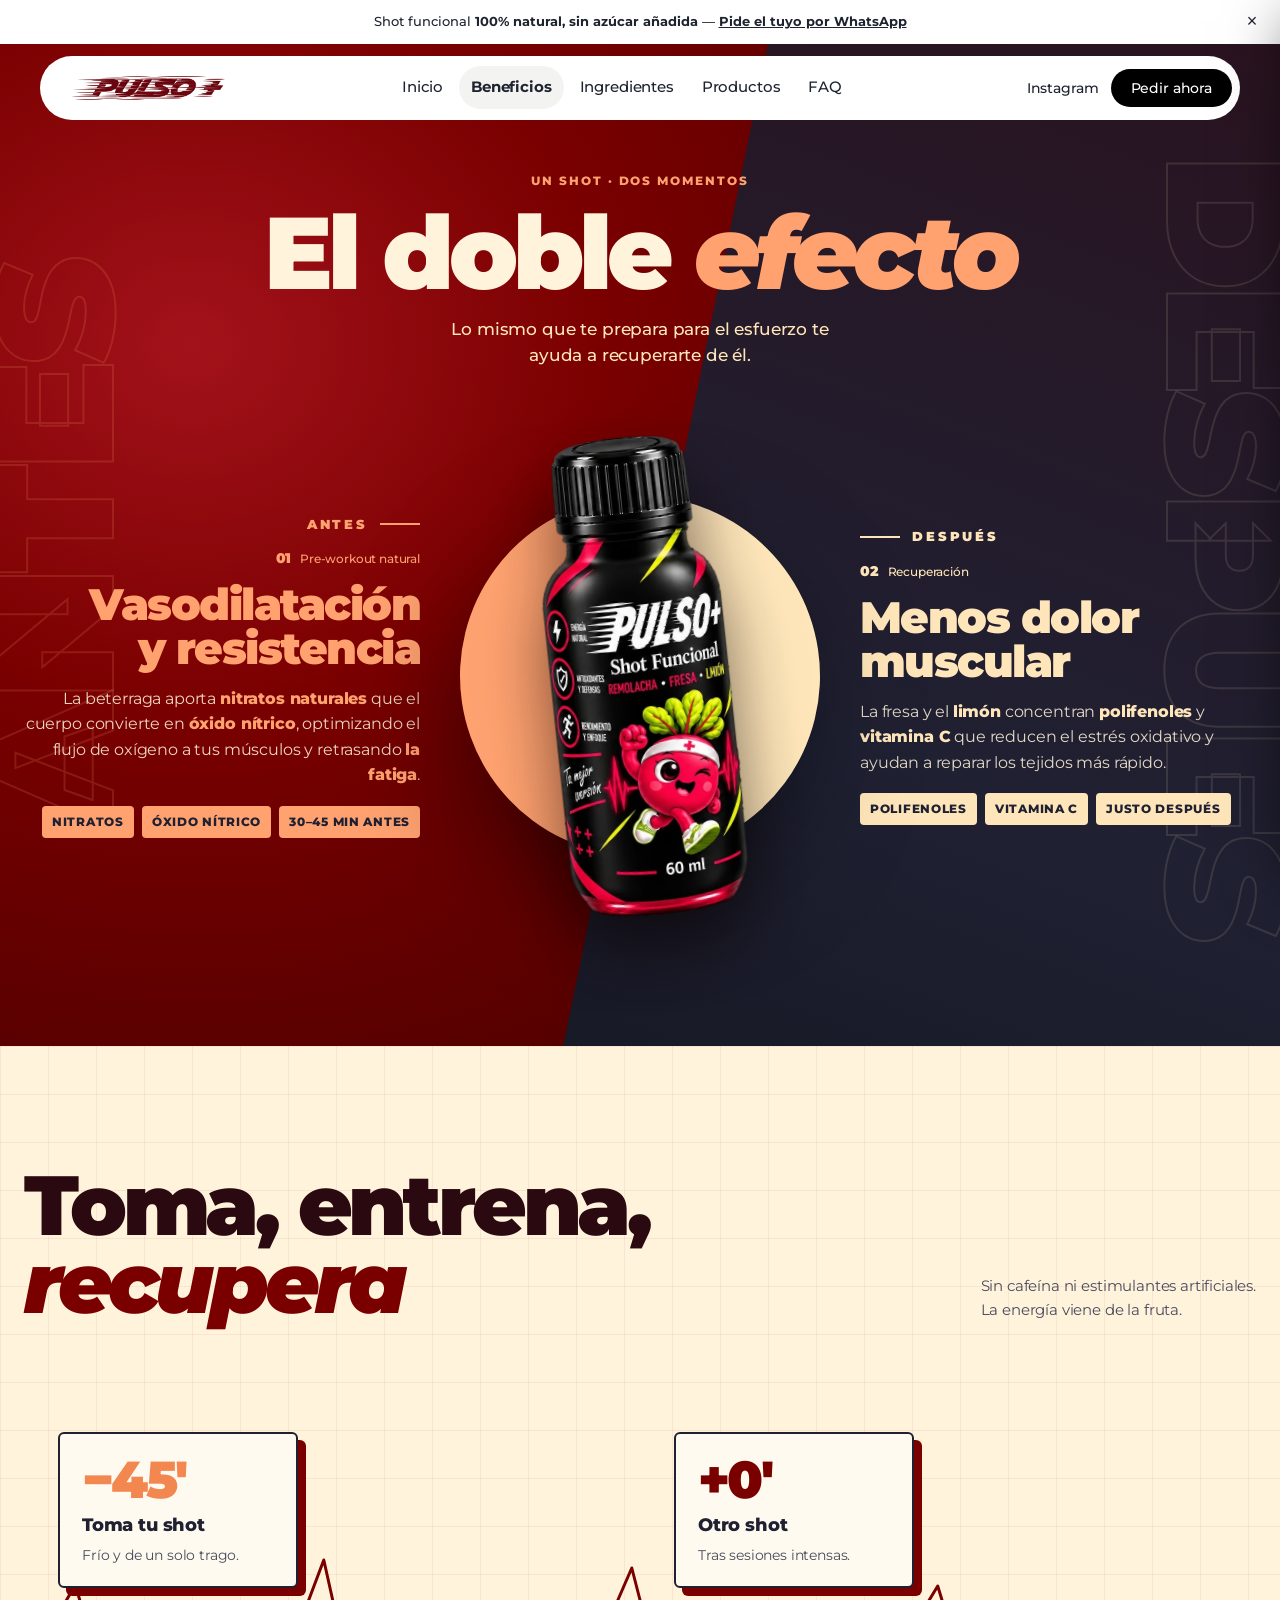
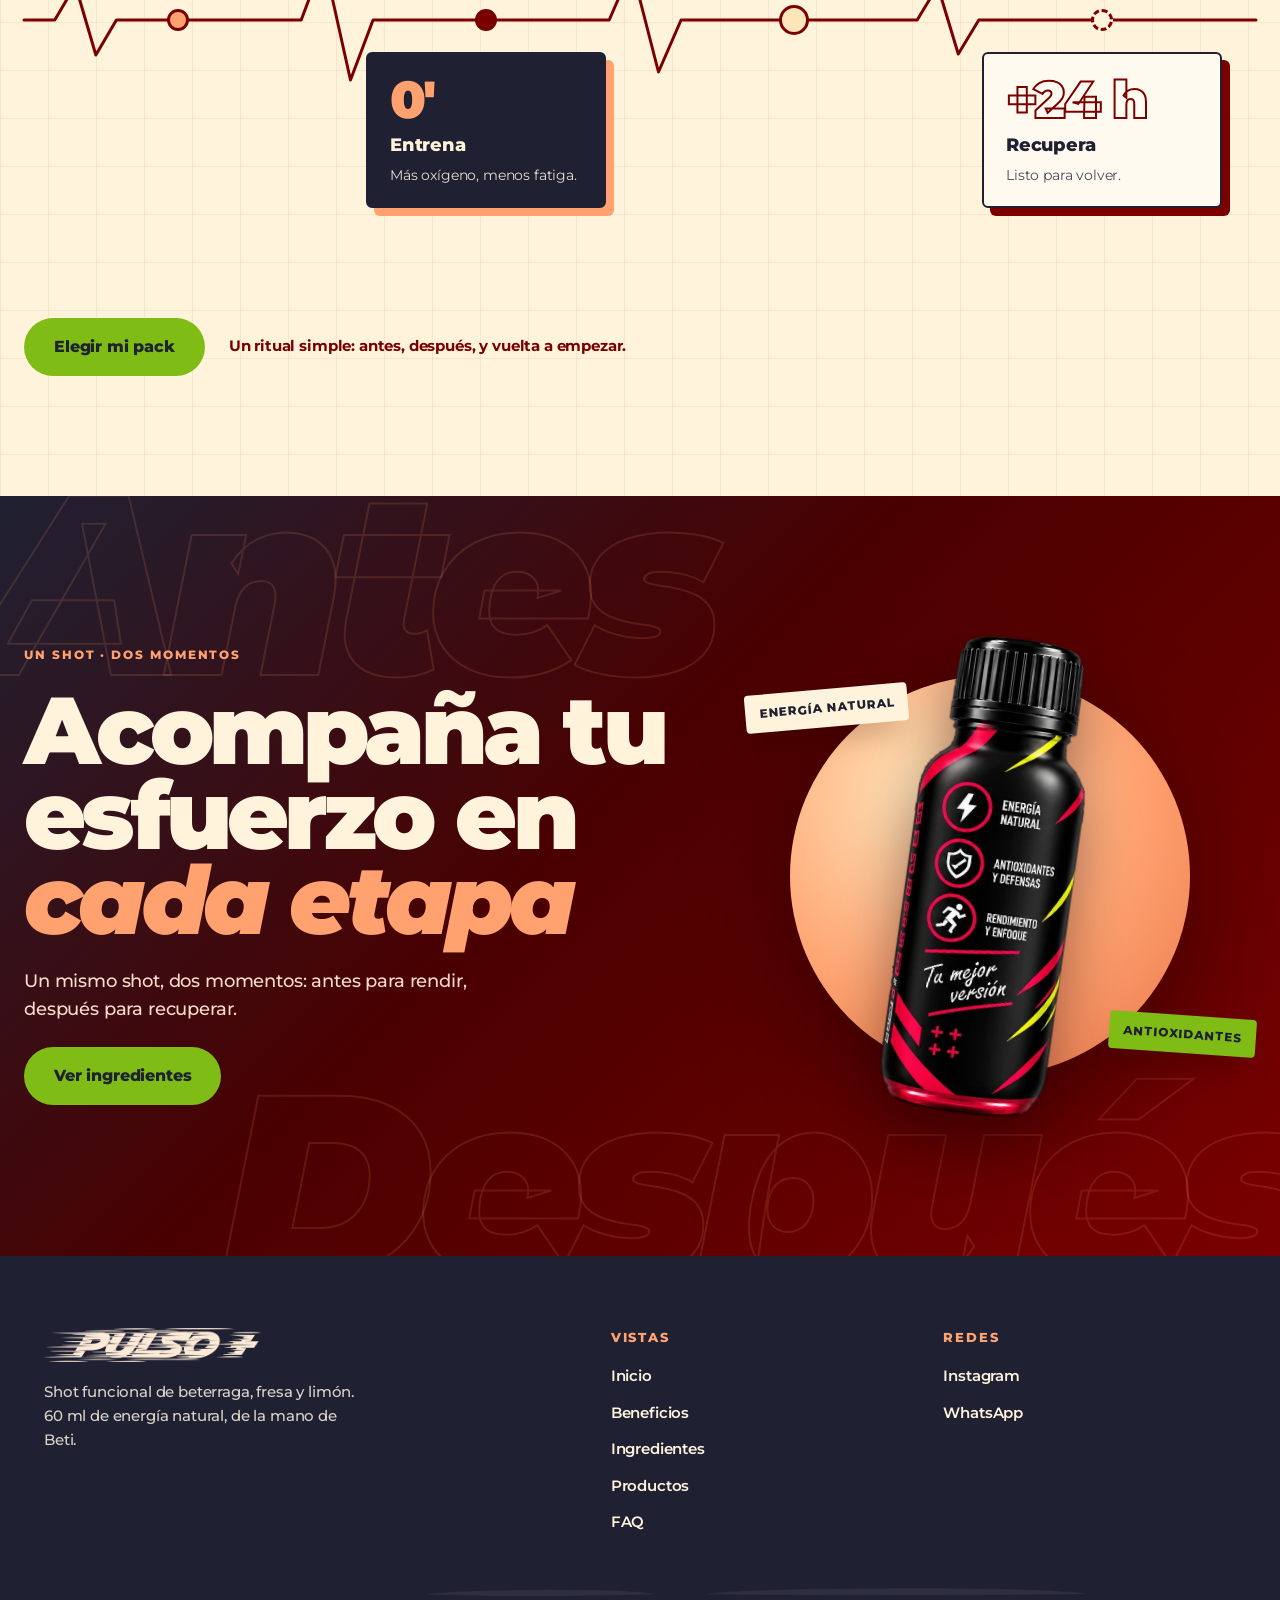
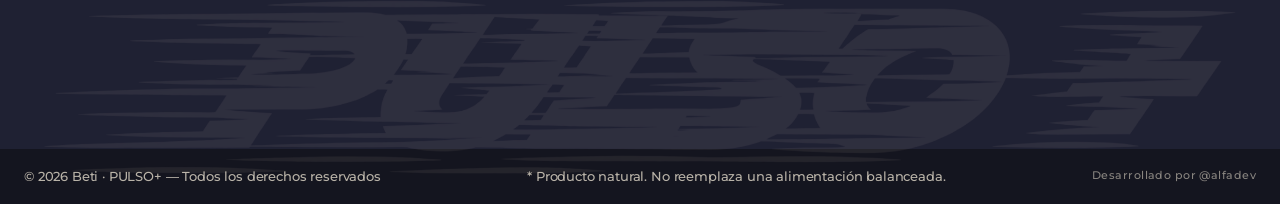
==== commit 552f08c4: "Footer: crédito pequeño @alfadev Co-Authored-By: Claude Opus 5.5 <noreply@anthropic.com>" ====
--- a/beneficios.html
+++ b/beneficios.html
@@ -10,7 +10,7 @@
   <link rel="preconnect" href="https://fonts.googleapis.com">
   <link rel="preconnect" href="https://fonts.gstatic.com" crossorigin>
   <link href="https://fonts.googleapis.com/css2?family=Montserrat:ital,wght@0,400;0,500;0,600;0,700;0,800;0,900;1,800;1,900&display=swap" rel="stylesheet">
-  <link rel="stylesheet" href="css/styles.css?v=25">
+  <link rel="stylesheet" href="css/styles.css?v=26">
   <script>document.documentElement.classList.add('js')</script>
 </head>
 <body>
@@ -183,9 +183,10 @@
       <div class="ix-wrap ft__bottom-inner">
         <span>© <span data-year>2026</span> Beti · PULSO+ — Todos los derechos reservados</span>
         <span>* Producto natural. No reemplaza una alimentación balanceada.</span>
+        <span class="ft__credit">Desarrollado por @alfadev</span>
       </div>
     </div>
   </footer>
-  <script src="js/main.js?v=25"></script>
+  <script src="js/main.js?v=26"></script>
 </body>
 </html>
--- a/css/styles.css
+++ b/css/styles.css
@@ -1978,3 +1978,5 @@
 }
 @media (max-height: 640px) { .drawer > .drawer__bottle { display: none; } }
 @media (prefers-reduced-motion: reduce) { .drawer, .drawer__list li { transition: none !important; } }
+
+.ft__credit { font-size: 11px; letter-spacing: .04em; opacity: .7; }
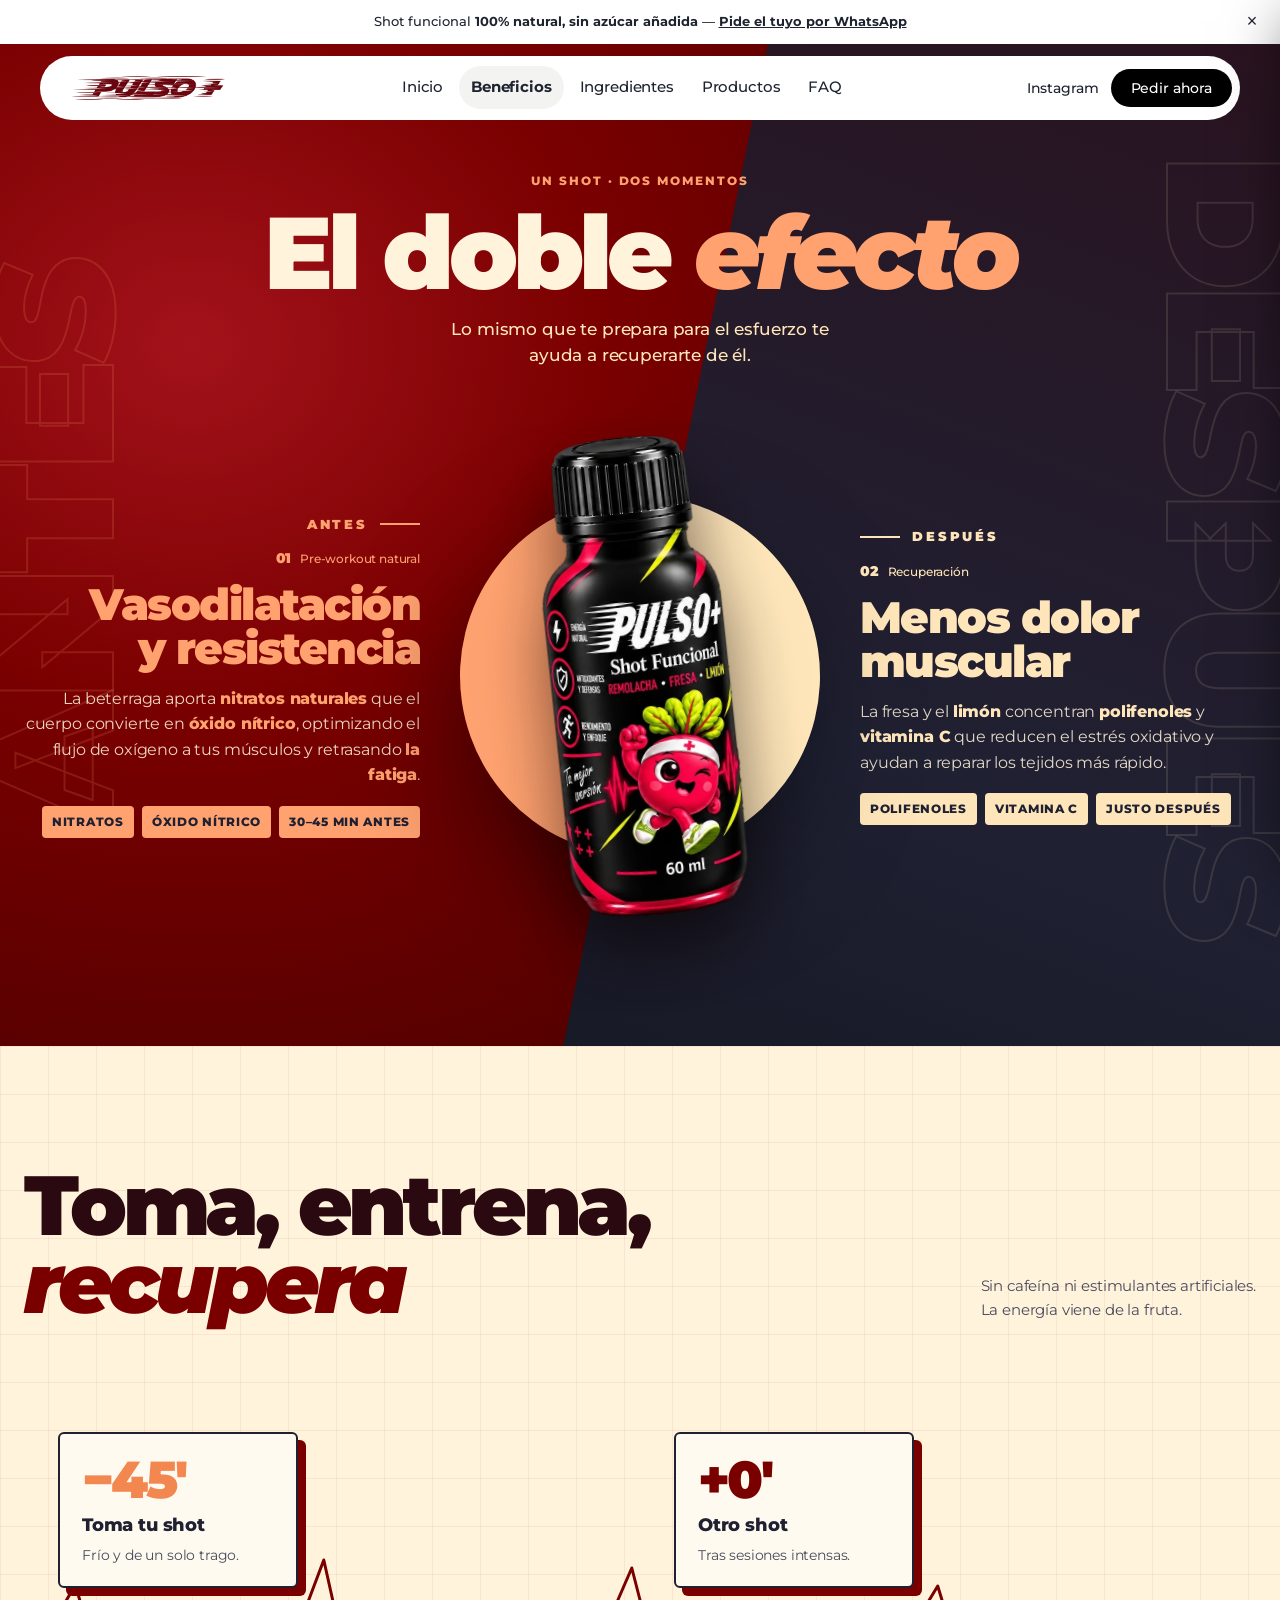
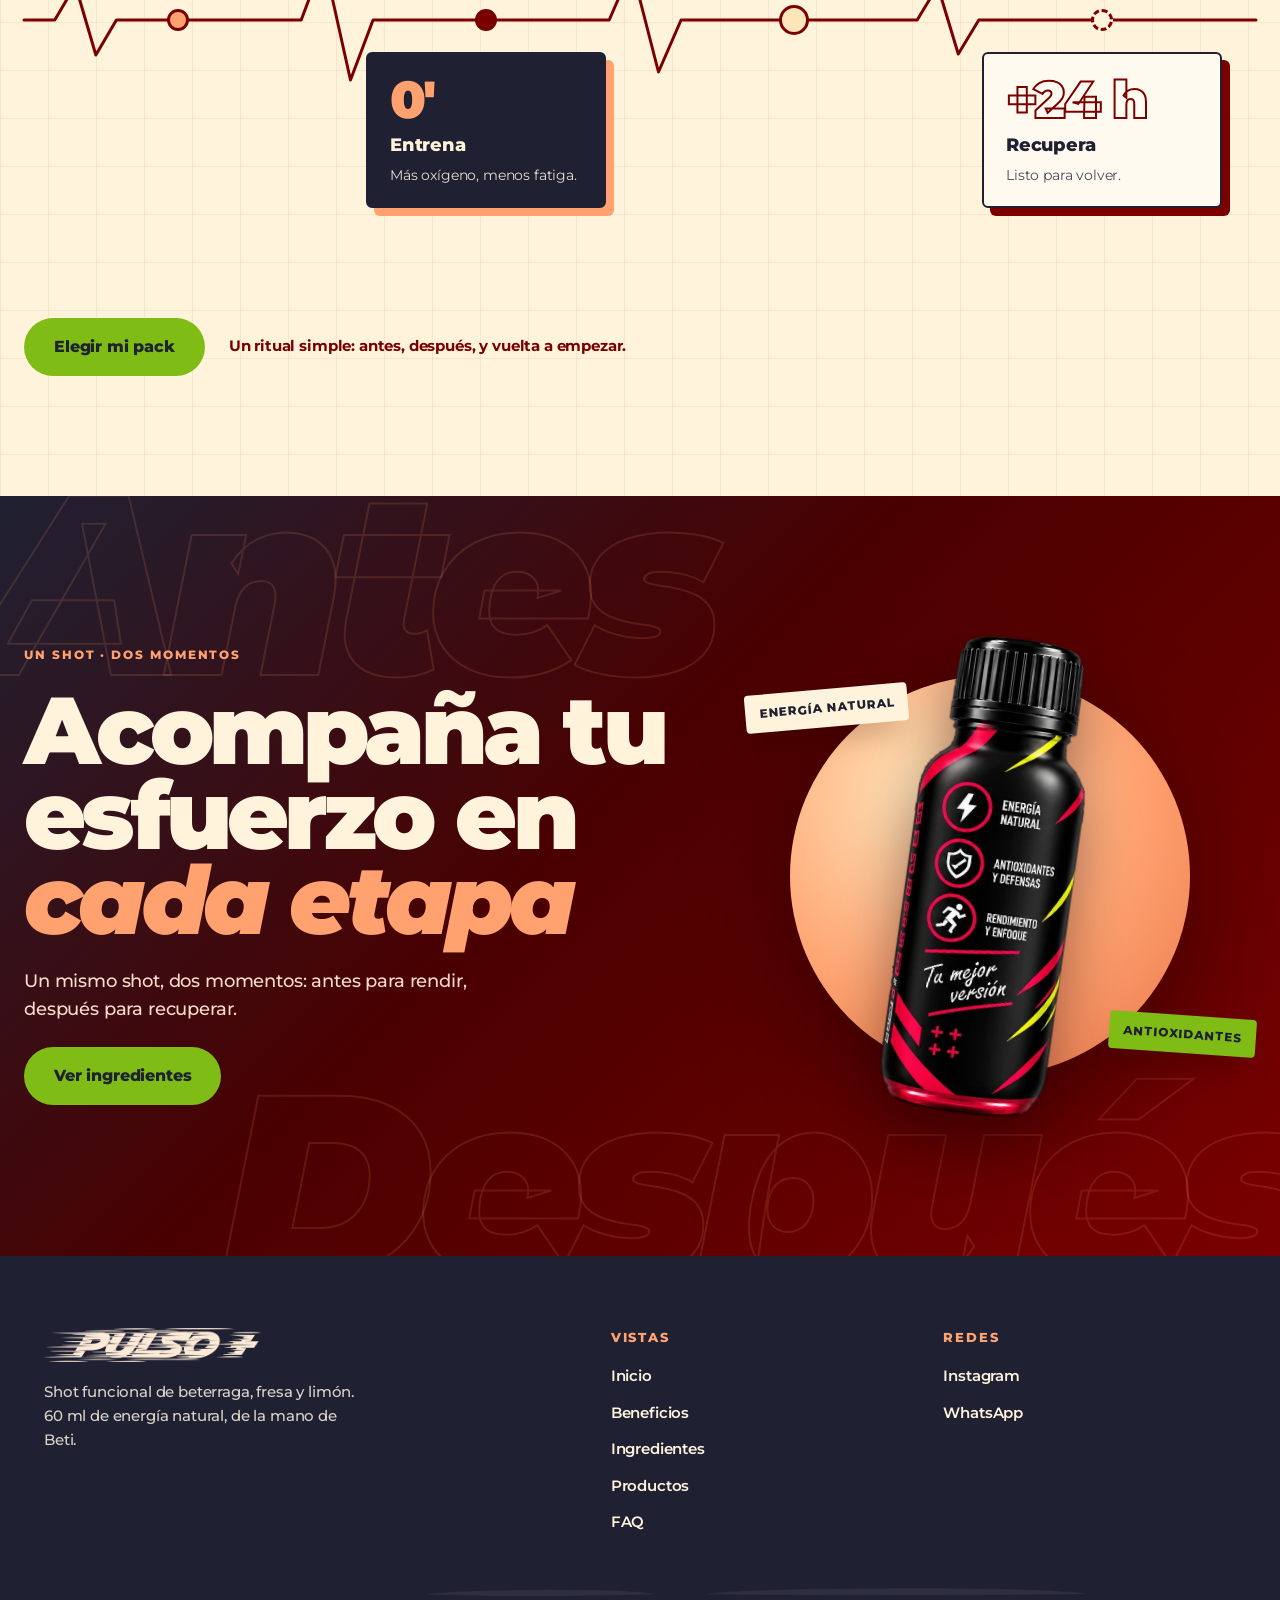
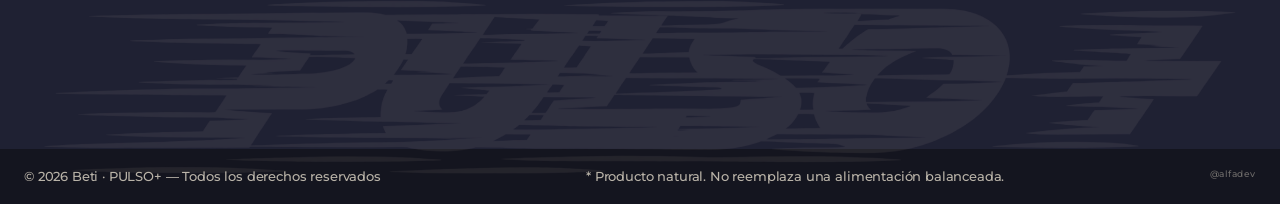
==== commit 4d5467d3: "Footer: solo @alfadev, más pequeño Co-Authored-By: Claude Opus 5.5 <noreply@anthropic.com>" ====
--- a/beneficios.html
+++ b/beneficios.html
@@ -10,7 +10,7 @@
   <link rel="preconnect" href="https://fonts.googleapis.com">
   <link rel="preconnect" href="https://fonts.gstatic.com" crossorigin>
   <link href="https://fonts.googleapis.com/css2?family=Montserrat:ital,wght@0,400;0,500;0,600;0,700;0,800;0,900;1,800;1,900&display=swap" rel="stylesheet">
-  <link rel="stylesheet" href="css/styles.css?v=26">
+  <link rel="stylesheet" href="css/styles.css?v=27">
   <script>document.documentElement.classList.add('js')</script>
 </head>
 <body>
@@ -183,10 +183,10 @@
       <div class="ix-wrap ft__bottom-inner">
         <span>© <span data-year>2026</span> Beti · PULSO+ — Todos los derechos reservados</span>
         <span>* Producto natural. No reemplaza una alimentación balanceada.</span>
-        <span class="ft__credit">Desarrollado por @alfadev</span>
+        <span class="ft__credit">@alfadev</span>
       </div>
     </div>
   </footer>
-  <script src="js/main.js?v=26"></script>
+  <script src="js/main.js?v=27"></script>
 </body>
 </html>
--- a/css/styles.css
+++ b/css/styles.css
@@ -1979,4 +1979,4 @@
 @media (max-height: 640px) { .drawer > .drawer__bottle { display: none; } }
 @media (prefers-reduced-motion: reduce) { .drawer, .drawer__list li { transition: none !important; } }
 
-.ft__credit { font-size: 11px; letter-spacing: .04em; opacity: .7; }
+.ft__credit { font-size: 9px; letter-spacing: .06em; opacity: .55; }
